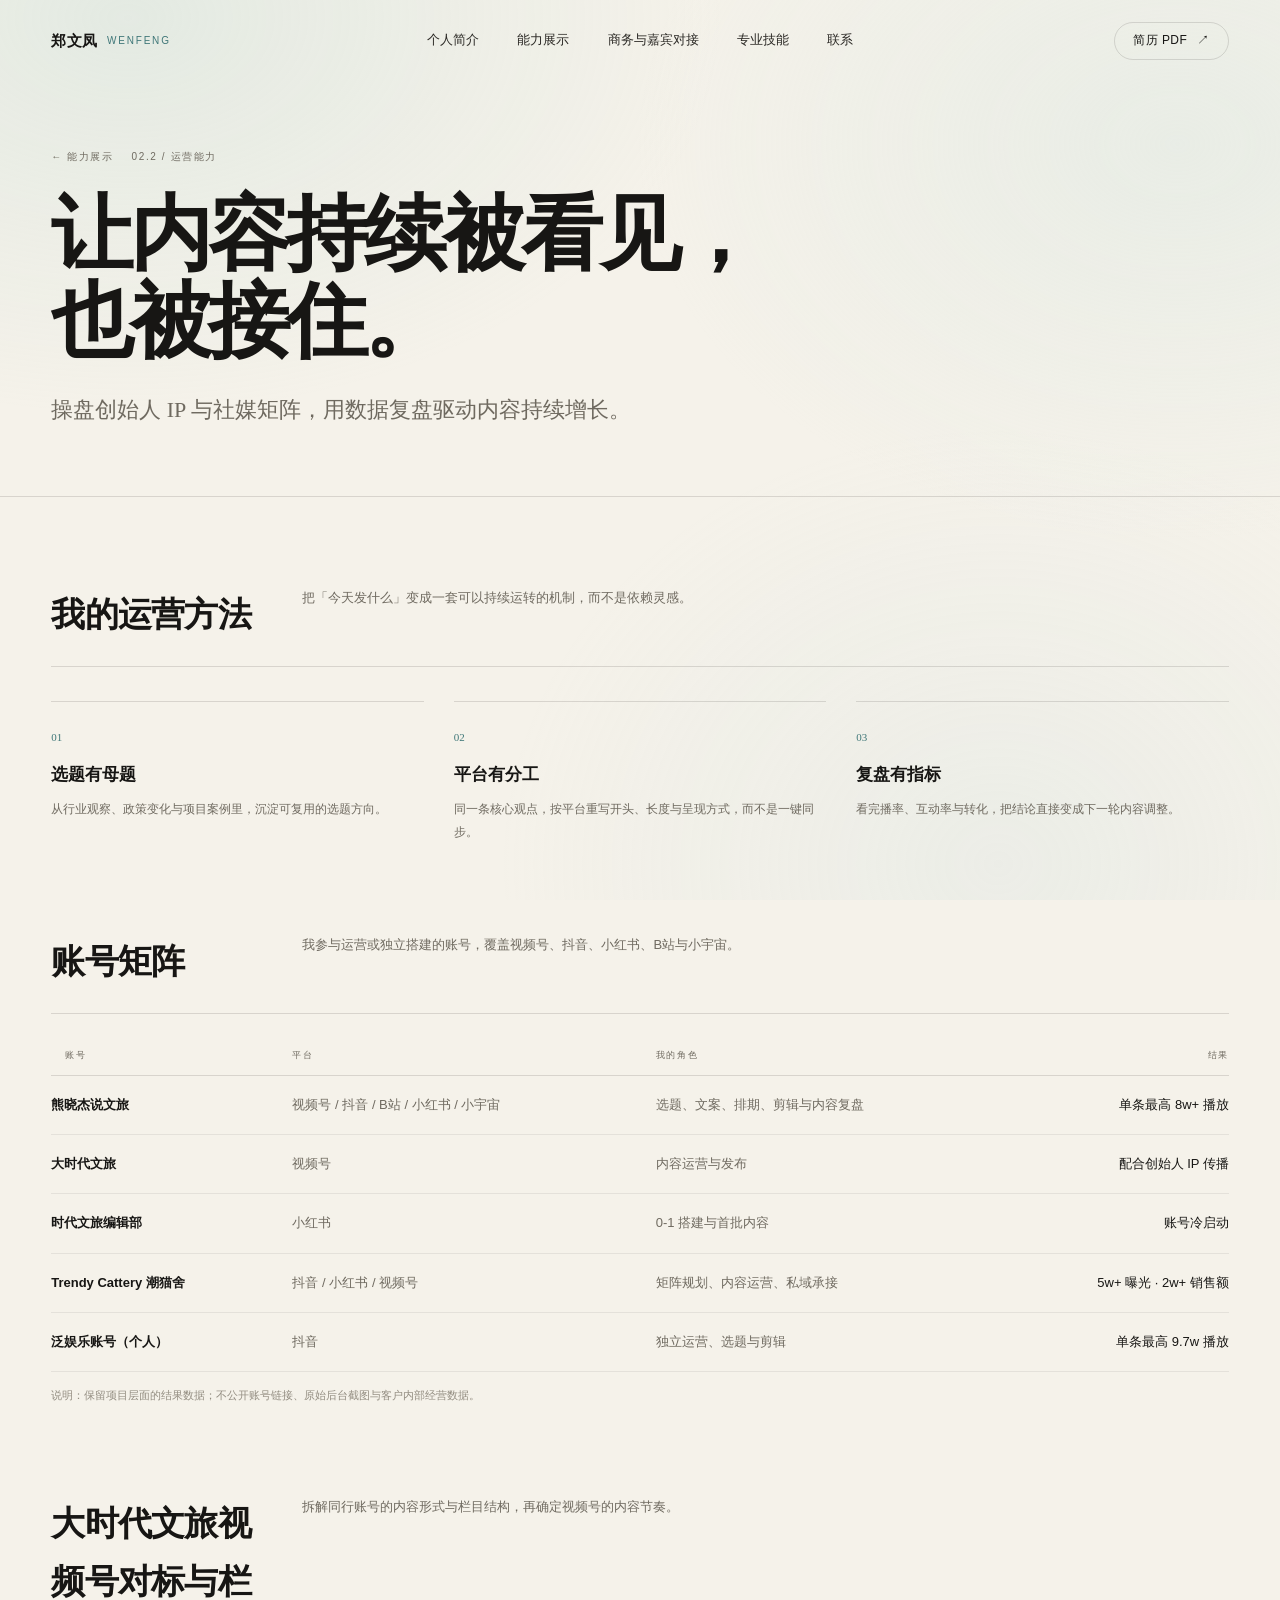
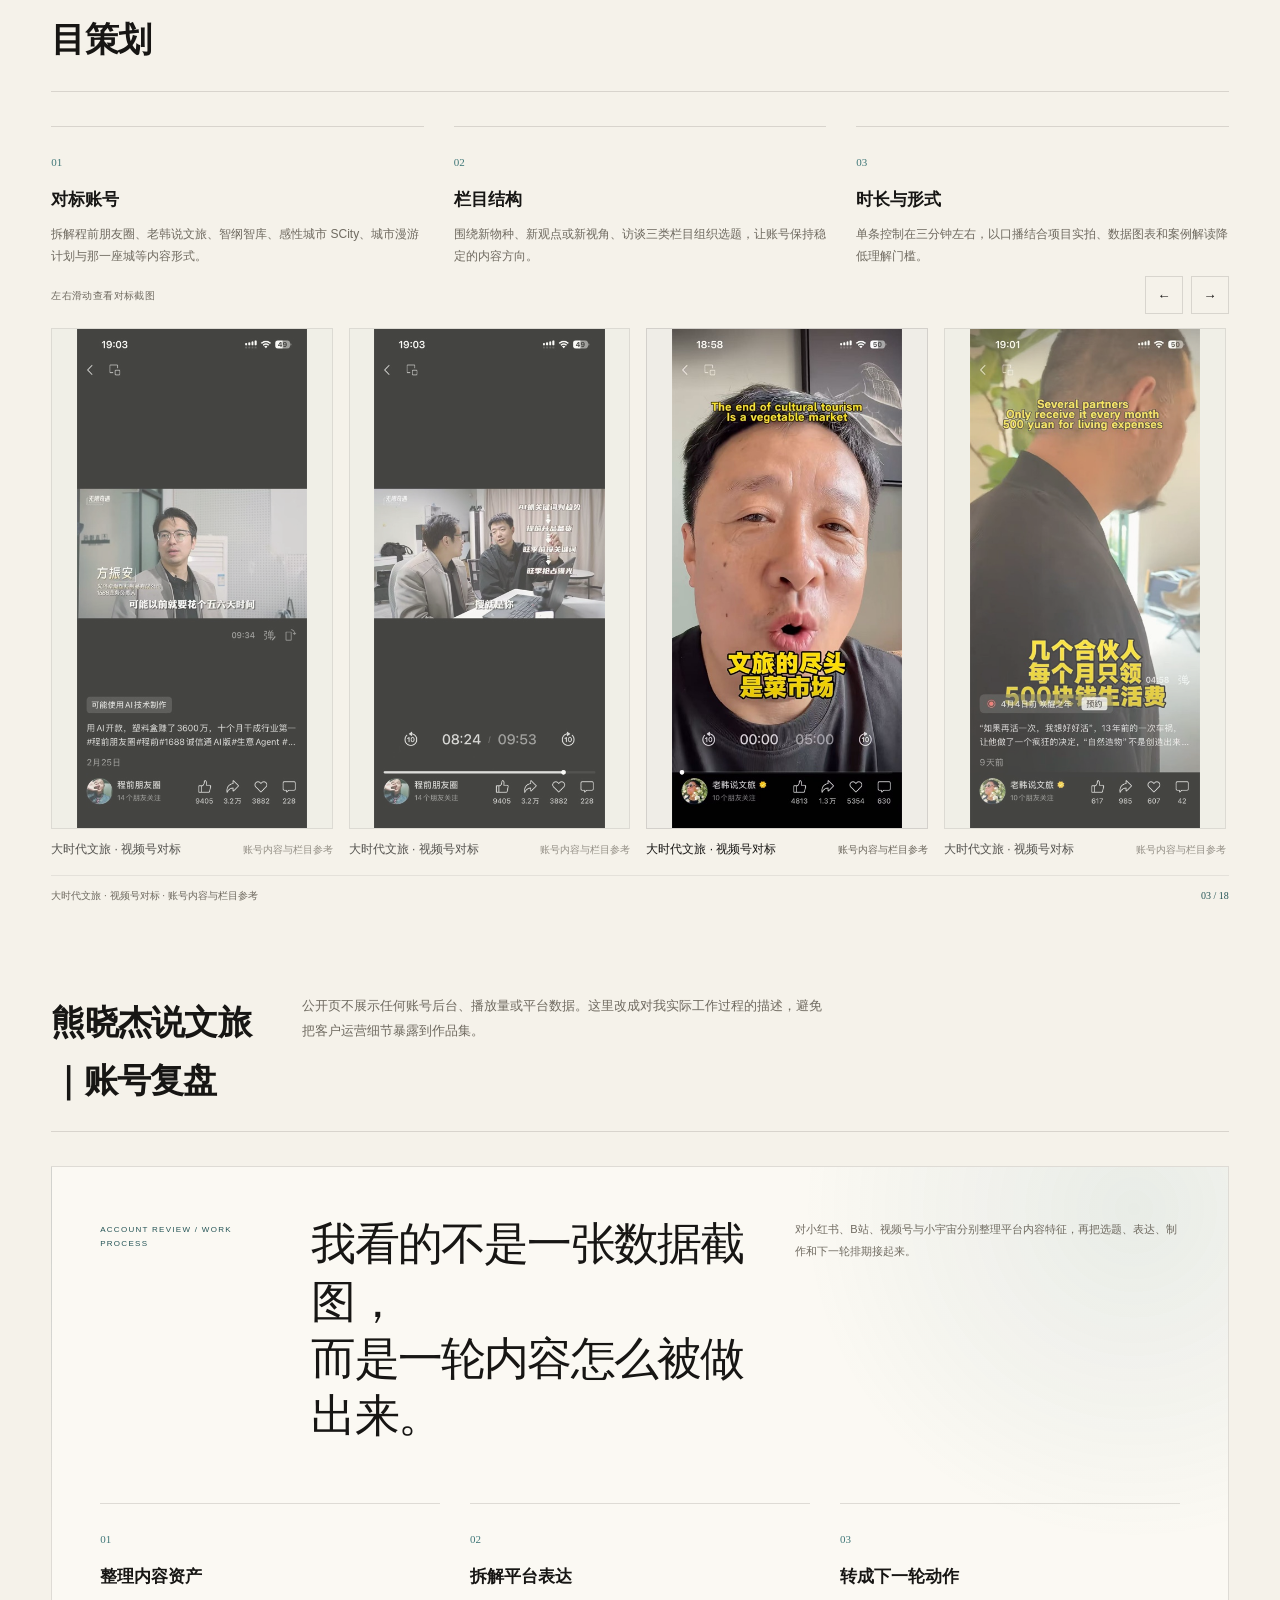
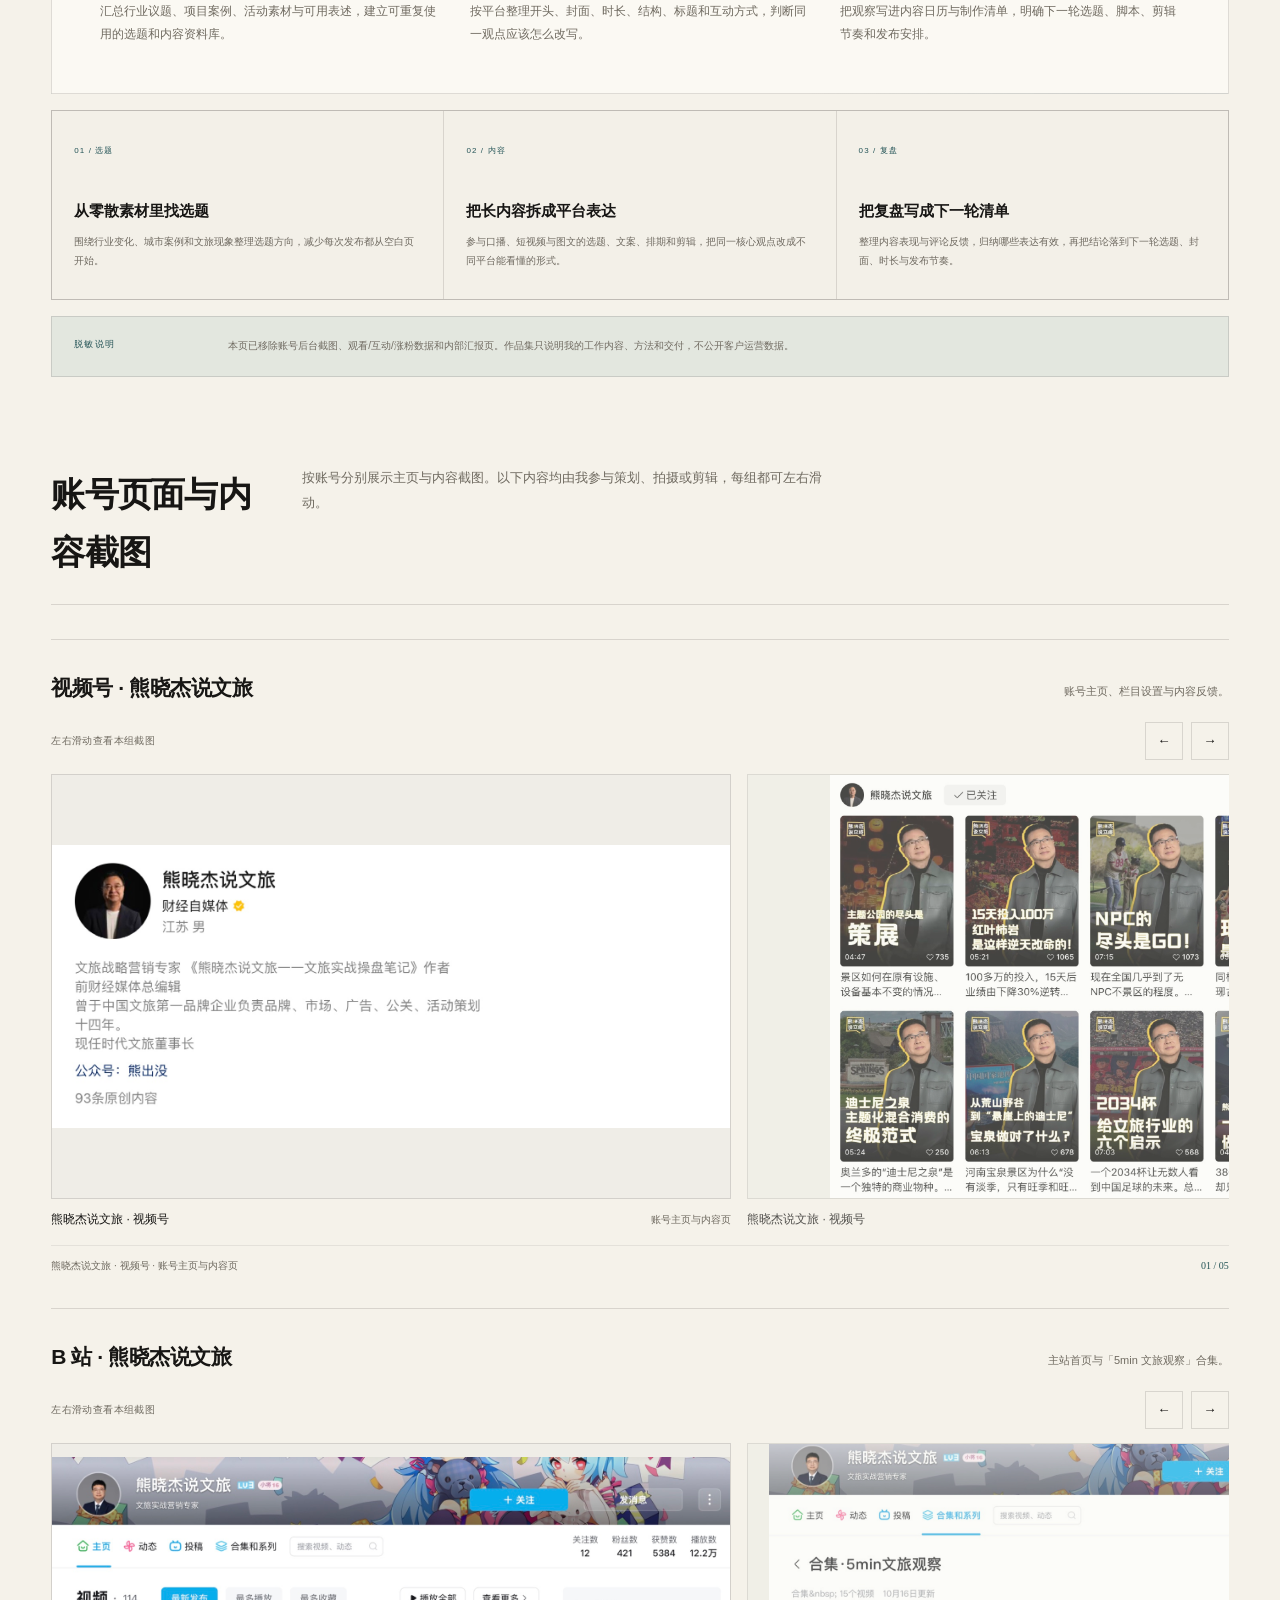
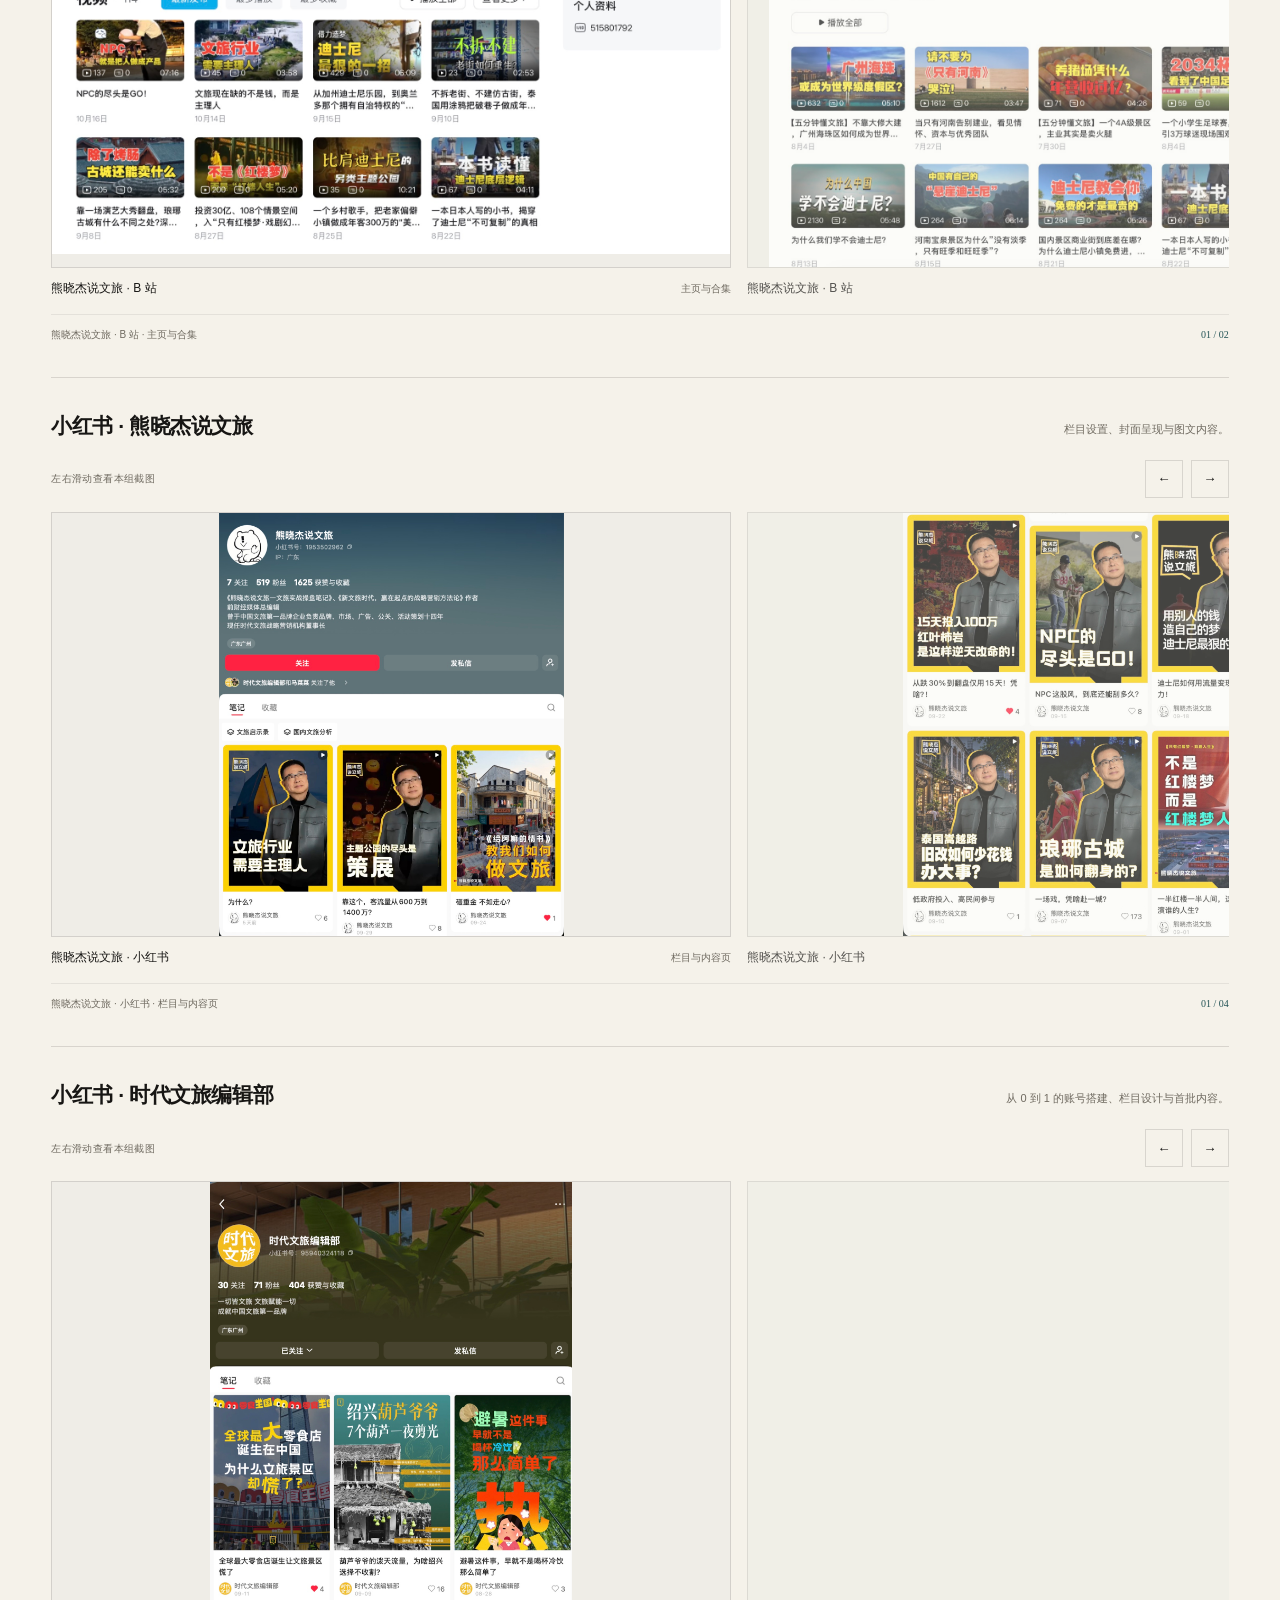
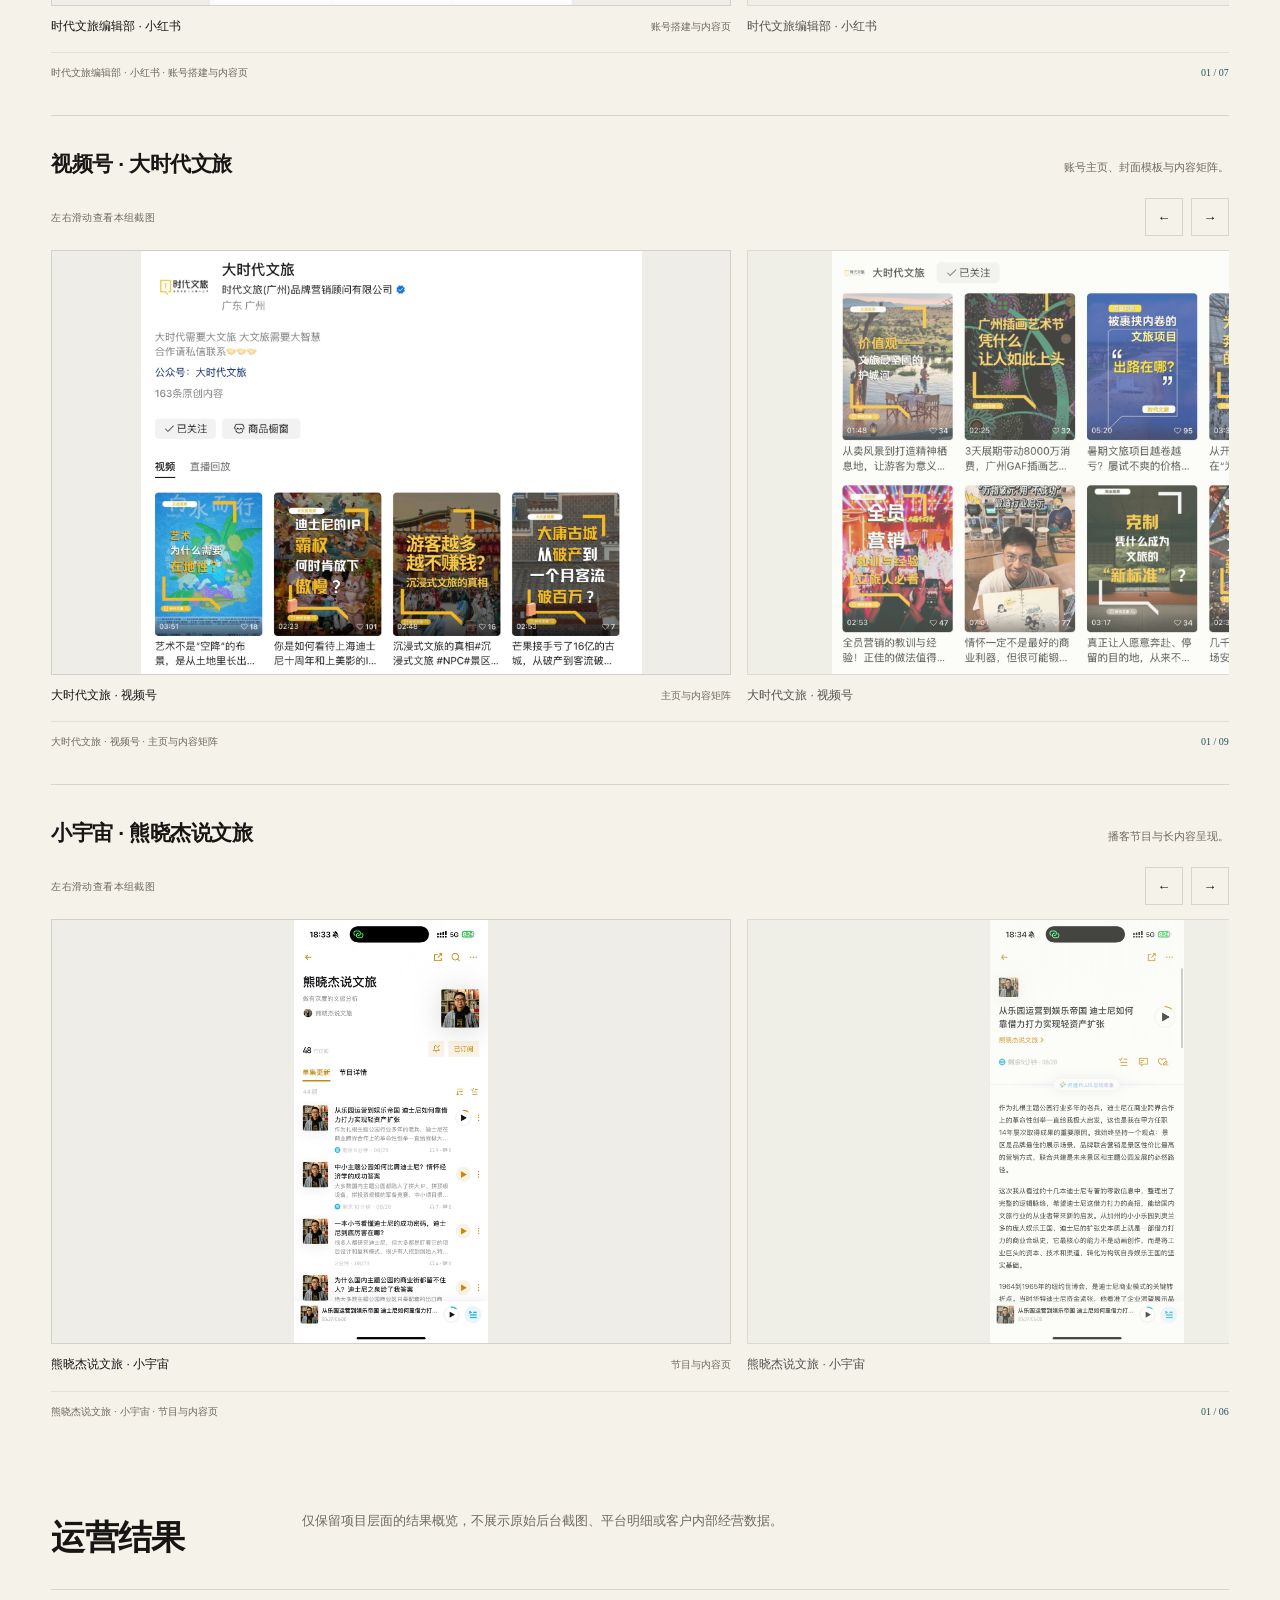
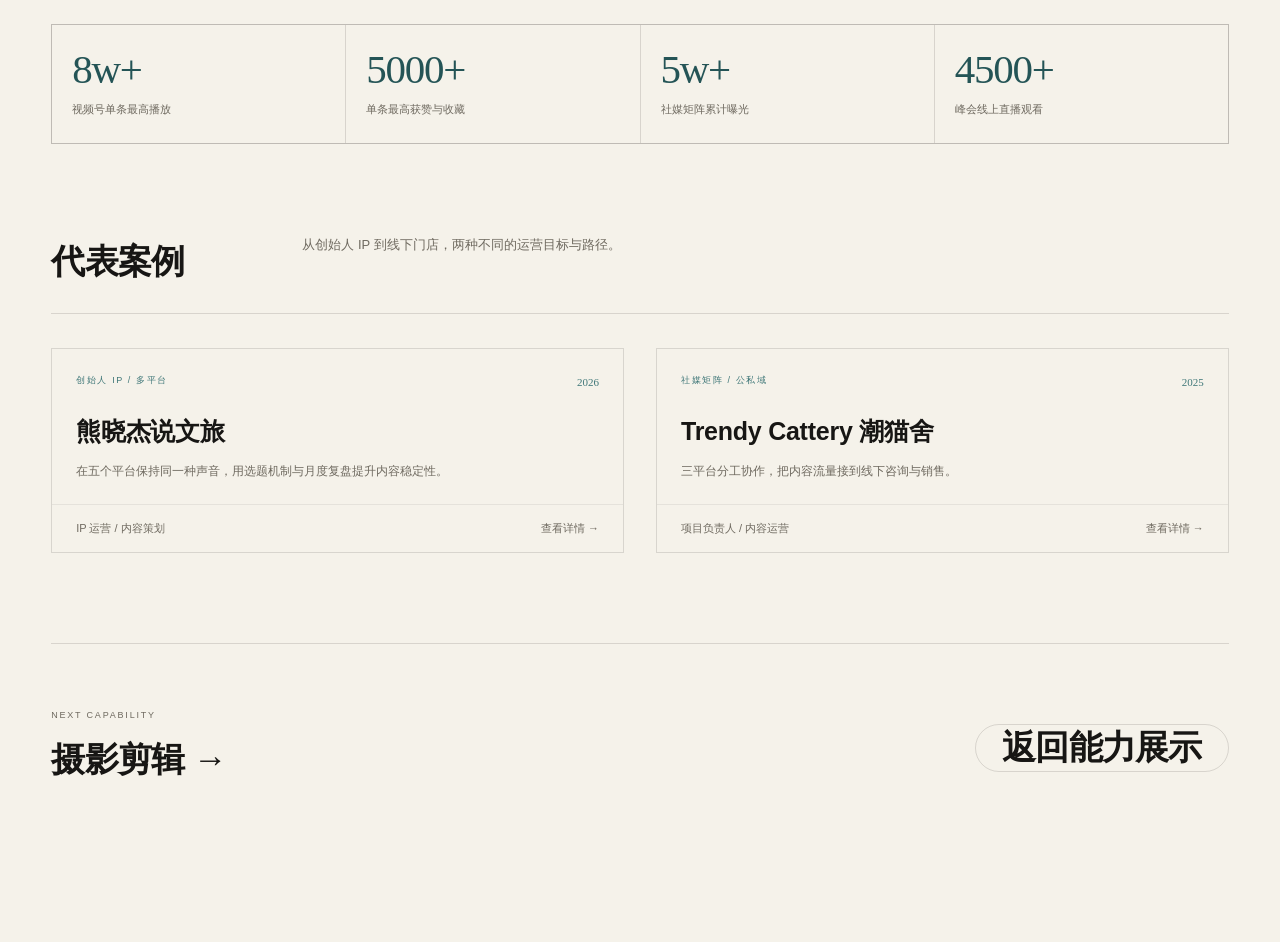
==== capability-operations.html @ c517cd42 "Publish portfolio site" ====
<!doctype html>
<html lang="zh-CN">
<head>
  <meta charset="utf-8">
  <meta name="viewport" content="width=device-width, initial-scale=1">
  <title>运营能力｜郑文凤作品集</title>
  <meta name="description" content="郑文凤的运营能力：创始人 IP、社媒矩阵、内容排期与数据复盘。">
  <link rel="icon" href="assets/img/favicon.svg" type="image/svg+xml">
  <link rel="stylesheet" href="assets/css/style.css">
</head>
<body>
  <header class="nav">
    <div class="nav__inner">
      <a class="nav__brand" href="index.html">郑文凤<span>WENFENG</span></a>
      <nav class="nav__links" aria-label="主导航">
        <a href="about.html">个人简介</a>
        <a href="index.html#abilities">能力展示</a>
        <a href="work-summit.html#liaison">商务与嘉宾对接</a>
        <a href="skills.html">专业技能</a>
        <a href="index.html#contact">联系</a>
      </nav>
      <a class="btn btn--ghost btn--sm nav__cta" href="assets/郑文凤-简历.pdf" target="_blank" rel="noopener">简历 PDF <span class="arrow">↗</span></a>
      <button class="nav__menu" aria-label="打开菜单" aria-expanded="false"><i></i><i></i></button>
    </div>
  </header>

  <div class="menu-panel">
    <a href="about.html">个人简介</a>
    <a href="index.html#abilities">能力展示</a>
    <a href="work-summit.html#liaison">商务与嘉宾对接</a>
    <a href="skills.html">专业技能</a>
    <a href="index.html#contact">联系</a>
    <small>ZHENG WENFENG · PORTFOLIO 2026</small>
  </div>

  <main>
    <section class="page-hero">
      <div class="wrap">
        <div class="page-hero__top">
          <a href="index.html#abilities">← 能力展示</a>
          <span>02.2 / 运营能力</span>
        </div>
        <h1>让内容持续被看见，<br>也被接住。</h1>
        <p class="page-hero__lead">操盘创始人 IP 与社媒矩阵，用数据复盘驱动内容持续增长。</p>
      </div>
    </section>

    <section class="page-body">
      <div class="wrap">
        <div class="page-section">
          <div class="page-section__head">
            <h2>我的运营方法</h2>
            <p>把「今天发什么」变成一套可以持续运转的机制，而不是依赖灵感。</p>
          </div>
          <div class="method-grid">
            <div class="method-item">
              <h3>选题有母题</h3>
              <p>从行业观察、政策变化与项目案例里，沉淀可复用的选题方向。</p>
            </div>
            <div class="method-item">
              <h3>平台有分工</h3>
              <p>同一条核心观点，按平台重写开头、长度与呈现方式，而不是一键同步。</p>
            </div>
            <div class="method-item">
              <h3>复盘有指标</h3>
              <p>看完播率、互动率与转化，把结论直接变成下一轮内容调整。</p>
            </div>
          </div>
        </div>

        <div class="page-section">
          <div class="page-section__head">
            <h2>账号矩阵</h2>
            <p>我参与运营或独立搭建的账号，覆盖视频号、抖音、小红书、B站与小宇宙。</p>
          </div>
          <table class="account-table">
            <thead>
              <tr>
                <th>账号</th>
                <th>平台</th>
                <th>我的角色</th>
                <th>结果</th>
              </tr>
            </thead>
            <tbody>
              <tr>
                <td>熊晓杰说文旅</td>
                <td class="muted">视频号 / 抖音 / B站 / 小红书 / 小宇宙</td>
                <td class="muted">选题、文案、排期、剪辑与内容复盘</td>
                <td>单条最高 8w+ 播放</td>
              </tr>
              <tr>
                <td>大时代文旅</td>
                <td class="muted">视频号</td>
                <td class="muted">内容运营与发布</td>
                <td>配合创始人 IP 传播</td>
              </tr>
              <tr>
                <td>时代文旅编辑部</td>
                <td class="muted">小红书</td>
                <td class="muted">0-1 搭建与首批内容</td>
                <td>账号冷启动</td>
              </tr>
              <tr>
                <td>Trendy Cattery 潮猫舍</td>
                <td class="muted">抖音 / 小红书 / 视频号</td>
                <td class="muted">矩阵规划、内容运营、私域承接</td>
                <td>5w+ 曝光 · 2w+ 销售额</td>
              </tr>
              <tr>
                <td>泛娱乐账号（个人）</td>
                <td class="muted">抖音</td>
                <td class="muted">独立运营、选题与剪辑</td>
                <td>单条最高 9.7w 播放</td>
              </tr>
            </tbody>
          </table>
          <p class="table-note">说明：保留项目层面的结果数据；不公开账号链接、原始后台截图与客户内部经营数据。</p>
        </div>

        <div class="page-section">
          <div class="page-section__head">
            <h2>大时代文旅视频号对标与栏目策划</h2>
            <p>拆解同行账号的内容形式与栏目结构，再确定视频号的内容节奏。</p>
          </div>
          <div class="method-grid">
            <div class="method-item">
              <h3>对标账号</h3>
              <p>拆解程前朋友圈、老韩说文旅、智纲智库、感性城市 SCity、城市漫游计划与那一座城等内容形式。</p>
            </div>
            <div class="method-item">
              <h3>栏目结构</h3>
              <p>围绕新物种、新观点或新视角、访谈三类栏目组织选题，让账号保持稳定的内容方向。</p>
            </div>
            <div class="method-item">
              <h3>时长与形式</h3>
              <p>单条控制在三分钟左右，以口播结合项目实拍、数据图表和案例解读降低理解门槛。</p>
            </div>
          </div>
          <div class="ops-scroller ops-scroller--portrait" data-scroller="plan" tabindex="0" aria-label="大时代文旅视频号对标截图，可左右滑动">
            <div class="ops-scroller__toolbar">
              <span class="ops-scroller__hint">左右滑动查看对标截图</span>
              <div class="ops-scroller__nav">
                <button class="ops-scroller__prev" type="button" aria-label="上一组截图">←</button>
                <button class="ops-scroller__next" type="button" aria-label="下一组截图">→</button>
              </div>
            </div>
            <div class="ops-scroller__track"></div>
            <div class="ops-scroller__meta">
              <span class="ops-scroller__caption"></span>
              <span class="ops-scroller__counter" aria-live="polite"></span>
            </div>
          </div>
        </div>

        <div class="page-section" id="account-report">
          <div class="page-section__head">
            <h2>熊晓杰说文旅｜账号复盘</h2>
            <p>公开页不展示任何账号后台、播放量或平台数据。这里改成对我实际工作过程的描述，避免把客户运营细节暴露到作品集。</p>
          </div>

          <div class="ops-method-panel">
            <div class="ops-method-panel__intro">
              <span>ACCOUNT REVIEW / WORK PROCESS</span>
              <h3>我看的不是一张数据截图，<br>而是一轮内容怎么被做出来。</h3>
              <p>对小红书、B站、视频号与小宇宙分别整理平台内容特征，再把选题、表达、制作和下一轮排期接起来。</p>
            </div>
            <div class="method-grid">
              <div class="method-item">
                <h3>整理内容资产</h3>
                <p>汇总行业议题、项目案例、活动素材与可用表述，建立可重复使用的选题和内容资料库。</p>
              </div>
              <div class="method-item">
                <h3>拆解平台表达</h3>
                <p>按平台整理开头、封面、时长、结构、标题和互动方式，判断同一观点应该怎么改写。</p>
              </div>
              <div class="method-item">
                <h3>转成下一轮动作</h3>
                <p>把观察写进内容日历与制作清单，明确下一轮选题、脚本、剪辑节奏和发布安排。</p>
              </div>
            </div>
          </div>

          <div class="ops-role-grid">
            <article><span>01 / 选题</span><h3>从零散素材里找选题</h3><p>围绕行业变化、城市案例和文旅现象整理选题方向，减少每次发布都从空白页开始。</p></article>
            <article><span>02 / 内容</span><h3>把长内容拆成平台表达</h3><p>参与口播、短视频与图文的选题、文案、排期和剪辑，把同一核心观点改成不同平台能看懂的形式。</p></article>
            <article><span>03 / 复盘</span><h3>把复盘写成下一轮清单</h3><p>整理内容表现与评论反馈，归纳哪些表达有效，再把结论落到下一轮选题、封面、时长与发布节奏。</p></article>
          </div>

          <div class="ops-privacy-note">
            <strong>脱敏说明</strong>
            <p>本页已移除账号后台截图、观看/互动/涨粉数据和内部汇报页。作品集只说明我的工作内容、方法和交付，不公开客户运营数据。</p>
          </div>
        </div>

        <div class="page-section">
          <div class="page-section__head">
            <h2>账号页面与内容截图</h2>
            <p>按账号分别展示主页与内容截图。以下内容均由我参与策划、拍摄或剪辑，每组都可左右滑动。</p>
          </div>

          <div class="ops-account">
            <div class="ops-account__head">
              <h3>视频号 · 熊晓杰说文旅</h3>
              <p>账号主页、栏目设置与内容反馈。</p>
            </div>
            <div class="ops-scroller" data-scroller="ip-wechat" tabindex="0" aria-label="熊晓杰说文旅视频号截图，可左右滑动">
              <div class="ops-scroller__toolbar">
                <span class="ops-scroller__hint">左右滑动查看本组截图</span>
                <div class="ops-scroller__nav">
                  <button class="ops-scroller__prev" type="button" aria-label="上一张截图">←</button>
                  <button class="ops-scroller__next" type="button" aria-label="下一张截图">→</button>
                </div>
              </div>
              <div class="ops-scroller__track"></div>
              <div class="ops-scroller__meta">
                <span class="ops-scroller__caption"></span>
                <span class="ops-scroller__counter" aria-live="polite"></span>
              </div>
            </div>
          </div>

          <div class="ops-account">
            <div class="ops-account__head">
              <h3>B 站 · 熊晓杰说文旅</h3>
              <p>主站首页与「5min 文旅观察」合集。</p>
            </div>
            <div class="ops-scroller" data-scroller="bilibili" tabindex="0" aria-label="熊晓杰说文旅B站截图，可左右滑动">
              <div class="ops-scroller__toolbar">
                <span class="ops-scroller__hint">左右滑动查看本组截图</span>
                <div class="ops-scroller__nav">
                  <button class="ops-scroller__prev" type="button" aria-label="上一张截图">←</button>
                  <button class="ops-scroller__next" type="button" aria-label="下一张截图">→</button>
                </div>
              </div>
              <div class="ops-scroller__track"></div>
              <div class="ops-scroller__meta">
                <span class="ops-scroller__caption"></span>
                <span class="ops-scroller__counter" aria-live="polite"></span>
              </div>
            </div>
          </div>

          <div class="ops-account">
            <div class="ops-account__head">
              <h3>小红书 · 熊晓杰说文旅</h3>
              <p>栏目设置、封面呈现与图文内容。</p>
            </div>
            <div class="ops-scroller" data-scroller="xhs-ip" tabindex="0" aria-label="熊晓杰说文旅小红书截图，可左右滑动">
              <div class="ops-scroller__toolbar">
                <span class="ops-scroller__hint">左右滑动查看本组截图</span>
                <div class="ops-scroller__nav">
                  <button class="ops-scroller__prev" type="button" aria-label="上一张截图">←</button>
                  <button class="ops-scroller__next" type="button" aria-label="下一张截图">→</button>
                </div>
              </div>
              <div class="ops-scroller__track"></div>
              <div class="ops-scroller__meta">
                <span class="ops-scroller__caption"></span>
                <span class="ops-scroller__counter" aria-live="polite"></span>
              </div>
            </div>
          </div>

          <div class="ops-account">
            <div class="ops-account__head">
              <h3>小红书 · 时代文旅编辑部</h3>
              <p>从 0 到 1 的账号搭建、栏目设计与首批内容。</p>
            </div>
            <div class="ops-scroller" data-scroller="xhs-editor" tabindex="0" aria-label="时代文旅编辑部小红书截图，可左右滑动">
              <div class="ops-scroller__toolbar">
                <span class="ops-scroller__hint">左右滑动查看本组截图</span>
                <div class="ops-scroller__nav">
                  <button class="ops-scroller__prev" type="button" aria-label="上一张截图">←</button>
                  <button class="ops-scroller__next" type="button" aria-label="下一张截图">→</button>
                </div>
              </div>
              <div class="ops-scroller__track"></div>
              <div class="ops-scroller__meta">
                <span class="ops-scroller__caption"></span>
                <span class="ops-scroller__counter" aria-live="polite"></span>
              </div>
            </div>
          </div>

          <div class="ops-account">
            <div class="ops-account__head">
              <h3>视频号 · 大时代文旅</h3>
              <p>账号主页、封面模板与内容矩阵。</p>
            </div>
            <div class="ops-scroller" data-scroller="dsd-wechat" tabindex="0" aria-label="大时代文旅视频号截图，可左右滑动">
              <div class="ops-scroller__toolbar">
                <span class="ops-scroller__hint">左右滑动查看本组截图</span>
                <div class="ops-scroller__nav">
                  <button class="ops-scroller__prev" type="button" aria-label="上一张截图">←</button>
                  <button class="ops-scroller__next" type="button" aria-label="下一张截图">→</button>
                </div>
              </div>
              <div class="ops-scroller__track"></div>
              <div class="ops-scroller__meta">
                <span class="ops-scroller__caption"></span>
                <span class="ops-scroller__counter" aria-live="polite"></span>
              </div>
            </div>
          </div>

          <div class="ops-account">
            <div class="ops-account__head">
              <h3>小宇宙 · 熊晓杰说文旅</h3>
              <p>播客节目与长内容呈现。</p>
            </div>
            <div class="ops-scroller" data-scroller="xiaoyuzhou" tabindex="0" aria-label="熊晓杰说文旅小宇宙截图，可左右滑动">
              <div class="ops-scroller__toolbar">
                <span class="ops-scroller__hint">左右滑动查看本组截图</span>
                <div class="ops-scroller__nav">
                  <button class="ops-scroller__prev" type="button" aria-label="上一张截图">←</button>
                  <button class="ops-scroller__next" type="button" aria-label="下一张截图">→</button>
                </div>
              </div>
              <div class="ops-scroller__track"></div>
              <div class="ops-scroller__meta">
                <span class="ops-scroller__caption"></span>
                <span class="ops-scroller__counter" aria-live="polite"></span>
              </div>
            </div>
          </div>
        </div>

        <div class="page-section">
          <div class="page-section__head">
            <h2>运营结果</h2>
            <p>仅保留项目层面的结果概览，不展示原始后台截图、平台明细或客户内部经营数据。</p>
          </div>
          <div class="data-strip">
            <div class="data-cell"><strong>8w+</strong><span>视频号单条最高播放</span></div>
            <div class="data-cell"><strong>5000+</strong><span>单条最高获赞与收藏</span></div>
            <div class="data-cell"><strong>5w+</strong><span>社媒矩阵累计曝光</span></div>
            <div class="data-cell"><strong>4500+</strong><span>峰会线上直播观看</span></div>
          </div>
        </div>

        <div class="page-section">
          <div class="page-section__head">
            <h2>代表案例</h2>
            <p>从创始人 IP 到线下门店，两种不同的运营目标与路径。</p>
          </div>
          <div class="project-list">
            <a class="project-card" href="work-ip.html">
              <div class="project-card__top">
                <span class="project-card__kind">创始人 IP / 多平台</span>
                <span class="project-card__year">2026</span>
              </div>
              <h3>熊晓杰说文旅</h3>
              <p>在五个平台保持同一种声音，用选题机制与月度复盘提升内容稳定性。</p>
              <div class="project-card__foot"><span>IP 运营 / 内容策划</span><span>查看详情 →</span></div>
            </a>

            <a class="project-card" href="work-cattery.html">
              <div class="project-card__top">
                <span class="project-card__kind">社媒矩阵 / 公私域</span>
                <span class="project-card__year">2025</span>
              </div>
              <h3>Trendy Cattery 潮猫舍</h3>
              <p>三平台分工协作，把内容流量接到线下咨询与销售。</p>
              <div class="project-card__foot"><span>项目负责人 / 内容运营</span><span>查看详情 →</span></div>
            </a>
          </div>
        </div>

        <div class="page-next">
          <div>
            <small>Next Capability</small>
            <a href="capability-visual.html">摄影剪辑 →</a>
          </div>
          <a class="btn btn--ghost" href="index.html#abilities">返回能力展示</a>
        </div>
      </div>
    </section>
  </main>

  <script src="assets/js/main.js"></script>
</body>
</html>
---- assets/css/style.css ----
/* ---------------------------------------------------------
   郑文凤 · 个人作品集
   Editorial / minimal / warm paper
--------------------------------------------------------- */

:root {
  --paper: #f5f2ea;
  --paper-soft: #efebe1;
  --paper-deep: #e7e1d4;
  --ink: #171614;
  --ink-soft: #2b2925;
  --muted: #6f6a60;
  --muted-light: #928c80;
  --line: rgba(23, 22, 20, 0.13);
  --line-soft: rgba(23, 22, 20, 0.07);
  --accent: #3f7778;
  --accent-deep: #245456;
  --accent-soft: #dcebe7;
  --accent-wash: rgba(63, 119, 120, 0.09);
  --olive: var(--accent);
  --forest: #24494b;
  --clay: #5e8c88;
  --sand: #d9e6e1;
  --charcoal: #1b1b1a;
  --white: #fffdf8;

  --sans: "PingFang SC", "Hiragino Sans GB", "Microsoft YaHei", "Helvetica Neue", Arial, sans-serif;
  --serif: "Songti SC", "Noto Serif SC", "STSong", "SimSun", Georgia, serif;

  --max: 1280px;
  --gutter: clamp(20px, 4vw, 64px);
  --ease: cubic-bezier(0.22, 1, 0.36, 1);
}

* {
  box-sizing: border-box;
  font-style: normal !important;
}

html {
  scroll-behavior: smooth;
  -webkit-font-smoothing: antialiased;
  text-rendering: optimizeLegibility;
}

body {
  margin: 0;
  background: var(--paper);
  color: var(--ink);
  font-family: var(--sans);
  font-size: 16px;
  line-height: 1.7;
  overflow-x: hidden;
}

body::before {
  content: "";
  position: fixed;
  inset: 0;
  z-index: -1;
  pointer-events: none;
  background:
    radial-gradient(60rem 40rem at 10% 2%, rgba(184, 215, 208, 0.28), transparent 62%),
    radial-gradient(52rem 38rem at 92% 16%, rgba(216, 230, 224, 0.42), transparent 65%),
    radial-gradient(48rem 42rem at 78% 96%, rgba(200, 219, 220, 0.2), transparent 65%);
}

::selection {
  background: var(--accent-deep);
  color: var(--paper);
}

img {
  max-width: 100%;
  display: block;
}

a {
  color: inherit;
  text-decoration: none;
}

button,
a {
  -webkit-tap-highlight-color: transparent;
}

.wrap {
  width: 100%;
  max-width: var(--max);
  margin: 0 auto;
  padding: 0 var(--gutter);
}

/* ---------------- nav ---------------- */

.nav {
  position: fixed;
  top: 0;
  left: 0;
  right: 0;
  z-index: 50;
  height: 82px;
  display: flex;
  align-items: center;
  transition: background 0.5s var(--ease), border-color 0.5s var(--ease), height 0.5s var(--ease);
  border-bottom: 1px solid transparent;
}

.nav.is-scrolled {
  height: 66px;
  background: rgba(245, 242, 234, 0.82);
  backdrop-filter: blur(16px) saturate(1.2);
  -webkit-backdrop-filter: blur(16px) saturate(1.2);
  border-bottom-color: var(--line-soft);
}

.nav__inner {
  width: 100%;
  max-width: var(--max);
  margin: 0 auto;
  padding: 0 var(--gutter);
  display: grid;
  grid-template-columns: 1fr auto 1fr;
  align-items: center;
  gap: 24px;
}

.nav__brand {
  font-size: 15px;
  font-weight: 600;
  letter-spacing: 0.04em;
  justify-self: start;
  white-space: nowrap;
}

.nav__brand span {
  display: inline-block;
  margin-left: 9px;
  font-size: 10px;
  font-weight: 500;
  letter-spacing: 0.18em;
  color: var(--accent);
  vertical-align: 2px;
}

.nav__links {
  display: flex;
  align-items: center;
  gap: clamp(20px, 3vw, 42px);
  font-size: 13px;
  color: var(--ink-soft);
}

.nav__links a {
  position: relative;
  padding: 6px 0;
  transition: color 0.3s;
}

.nav__links a::after {
  content: "";
  position: absolute;
  left: 0;
  bottom: 0;
  width: 100%;
  height: 1px;
  background: currentColor;
  transform: scaleX(0);
  transform-origin: right;
  transition: transform 0.45s var(--ease);
}

.nav__links a:hover {
  color: var(--accent-deep);
}

.nav__links a:hover::after {
  transform: scaleX(1);
  transform-origin: left;
}

.nav__cta {
  justify-self: end;
}

.nav__menu {
  display: none;
  justify-self: end;
  width: 40px;
  height: 40px;
  border: 1px solid rgba(63, 119, 120, 0.26);
  border-radius: 999px;
  background: transparent;
  align-items: center;
  justify-content: center;
  gap: 5px;
  flex-direction: column;
  cursor: pointer;
}

.nav__menu i {
  width: 14px;
  height: 1px;
  background: var(--ink);
  display: block;
  transition: transform 0.3s;
}

/* ---------------- buttons ---------------- */

.btn {
  display: inline-flex;
  align-items: center;
  justify-content: center;
  gap: 10px;
  height: 48px;
  padding: 0 26px;
  border-radius: 999px;
  border: 1px solid var(--ink);
  background: var(--ink);
  color: var(--paper);
  font-size: 13px;
  letter-spacing: 0.04em;
  cursor: pointer;
  transition: background 0.4s var(--ease), color 0.4s var(--ease), transform 0.4s var(--ease);
}

.btn:hover {
  transform: translateY(-2px);
  background: var(--accent-deep);
  border-color: var(--accent-deep);
}

.btn--ghost {
  background: transparent;
  color: var(--ink);
  border-color: var(--line);
}

.btn--ghost:hover {
  color: var(--accent-deep);
  background: var(--accent-wash);
  border-color: var(--accent);
}

.btn--sm {
  height: 38px;
  padding: 0 18px;
  font-size: 12px;
}

.btn .arrow {
  font-family: var(--sans);
  transition: transform 0.4s var(--ease);
}

.btn:hover .arrow {
  transform: translateX(3px);
}

/* ---------------- hero ---------------- */

.hero {
  position: relative;
  min-height: 100svh;
  display: flex;
  align-items: center;
  justify-content: center;
  padding: 120px 0 96px;
  overflow: hidden;
}

.hero__grain {
  position: absolute;
  inset: 0;
  pointer-events: none;
  opacity: 0.4;
  background-image: url("data:image/svg+xml,%3Csvg viewBox='0 0 220 220' xmlns='http://www.w3.org/2000/svg'%3E%3Cfilter id='n'%3E%3CfeTurbulence type='fractalNoise' baseFrequency='0.82' numOctaves='3' stitchTiles='stitch'/%3E%3C/filter%3E%3Crect width='100%25' height='100%25' filter='url(%23n)' opacity='0.055'/%3E%3C/svg%3E");
  mix-blend-mode: multiply;
}

.hero__inner {
  position: relative;
  text-align: center;
  max-width: 960px;
  padding: 0 var(--gutter);
}

.hero__eyebrow,
.eyebrow {
  font-size: 10px;
  font-weight: 500;
  letter-spacing: 0.26em;
  text-transform: uppercase;
  color: var(--accent-deep);
}

.hero__eyebrow {
  display: inline-flex;
  align-items: center;
  gap: 14px;
  margin-bottom: clamp(28px, 4vw, 42px);
}

.hero__eyebrow::before,
.hero__eyebrow::after {
  content: "";
  width: 34px;
  height: 1px;
  background: var(--line);
}

.hero__name {
  margin: 0;
  font-size: clamp(78px, 14vw, 178px);
  font-weight: 800;
  line-height: 0.94;
  letter-spacing: -0.045em;
  text-indent: -0.02em;
}

.hero__name-en {
  display: block;
  margin-top: 20px;
  font-family: var(--serif);
  font-size: clamp(13px, 1.4vw, 17px);
  font-style: normal;
  letter-spacing: 0.34em;
  text-transform: uppercase;
  color: var(--accent);
}

.hero__meta {
  margin: 26px auto 0;
  font-size: clamp(14px, 1.5vw, 17px);
  color: var(--ink-soft);
  letter-spacing: 0.06em;
}

.hero__meta i {
  font-style: normal;
  margin: 0 12px;
  color: var(--accent);
}

.hero__tagline {
  margin: 12px auto 0;
  max-width: 560px;
  font-family: var(--serif);
  font-size: clamp(16px, 1.7vw, 20px);
  color: var(--accent-deep);
  line-height: 1.9;
}

.hero__actions {
  margin-top: clamp(34px, 4vw, 48px);
  display: flex;
  align-items: center;
  justify-content: center;
  gap: 14px;
  flex-wrap: wrap;
}

.hero__side {
  position: absolute;
  bottom: 42px;
  font-size: 10px;
  letter-spacing: 0.2em;
  text-transform: uppercase;
  color: var(--accent);
  writing-mode: vertical-rl;
}

.hero__side--left {
  left: var(--gutter);
  transform: rotate(180deg);
}

.hero__side--right {
  right: var(--gutter);
}

.hero__scroll {
  position: absolute;
  left: 50%;
  bottom: 34px;
  transform: translateX(-50%);
  display: flex;
  flex-direction: column;
  align-items: center;
  gap: 10px;
  font-size: 9px;
  letter-spacing: 0.22em;
  text-transform: uppercase;
  color: var(--accent-deep);
}

.hero__scroll i {
  width: 1px;
  height: 52px;
  background: linear-gradient(var(--ink), transparent);
  animation: scrollLine 2.4s var(--ease) infinite;
  transform-origin: top;
}

@keyframes scrollLine {
  0% { transform: scaleY(0); opacity: 0; }
  35% { transform: scaleY(1); opacity: 1; }
  100% { transform: scaleY(1); opacity: 0; }
}

/* ---------------- section basics ---------------- */

.section {
  padding: clamp(88px, 11vw, 156px) 0;
}

.section--tight {
  padding: clamp(64px, 7vw, 96px) 0;
}

.section-head {
  display: flex;
  align-items: flex-end;
  justify-content: space-between;
  gap: 40px;
  padding-bottom: 26px;
  border-bottom: 1px solid var(--line);
  margin-bottom: clamp(40px, 5vw, 68px);
}

.section-head__left {
  display: flex;
  align-items: baseline;
  gap: clamp(16px, 2.4vw, 32px);
  flex-wrap: wrap;
}

.section-num {
  font-family: var(--serif);
  font-size: 12px;
  letter-spacing: 0.12em;
  color: var(--accent);
}

.section-title {
  margin: 0;
  font-size: clamp(30px, 4.2vw, 52px);
  font-weight: 600;
  letter-spacing: -0.03em;
  line-height: 1.15;
  text-wrap: balance;
}

.section-sub {
  max-width: 390px;
  font-size: 13px;
  line-height: 1.9;
  color: var(--muted);
}

/* ---------------- works ---------------- */

.works-grid {
  display: grid;
  grid-template-columns: repeat(12, 1fr);
  gap: clamp(28px, 4vw, 56px) clamp(20px, 3vw, 40px);
}

.work {
  display: block;
  position: relative;
}

.work--a { grid-column: 1 / span 7; }
.work--b { grid-column: 9 / span 4; margin-top: clamp(60px, 9vw, 130px); }
.work--c { grid-column: 1 / span 4; margin-top: clamp(10px, 3vw, 48px); }
.work--d { grid-column: 6 / span 7; }

.work__cover {
  position: relative;
  aspect-ratio: 4 / 3;
  overflow: hidden;
  border-radius: 2px;
  isolation: isolate;
}

.work__cover::after {
  content: "";
  position: absolute;
  inset: 0;
  background: linear-gradient(180deg, rgba(0,0,0,0.05), rgba(0,0,0,0.28));
  opacity: 0.9;
  z-index: 1;
}

.work__cover-bg {
  position: absolute;
  inset: 0;
  transition: transform 1.1s var(--ease);
}

.work:hover .work__cover-bg {
  transform: scale(1.045);
}

.cover--forest .work__cover-bg {
  background:
    radial-gradient(70% 90% at 78% 18%, rgba(214, 224, 197, 0.18), transparent 60%),
    linear-gradient(145deg, #334036 0%, #25302a 48%, #18201c 100%);
}

.cover--clay .work__cover-bg {
  background:
    radial-gradient(80% 80% at 20% 10%, rgba(255, 226, 201, 0.22), transparent 60%),
    linear-gradient(160deg, #b46e52 0%, #95503a 55%, #6f3a2b 100%);
}

.cover--sand .work__cover-bg {
  background:
    radial-gradient(70% 80% at 80% 20%, rgba(255, 255, 255, 0.55), transparent 60%),
    linear-gradient(150deg, #e3efeb 0%, #c8ddd8 58%, #a9c8c2 100%);
}

.cover--charcoal .work__cover-bg {
  background:
    radial-gradient(70% 80% at 22% 0%, rgba(255, 255, 255, 0.11), transparent 55%),
    linear-gradient(155deg, #2b2b29 0%, #1b1b1a 60%, #101010 100%);
}

.work__cover-bg::before {
  content: "";
  position: absolute;
  inset: 0;
  opacity: 0.5;
  background-image: url("data:image/svg+xml,%3Csvg viewBox='0 0 180 180' xmlns='http://www.w3.org/2000/svg'%3E%3Cfilter id='g'%3E%3CfeTurbulence type='fractalNoise' baseFrequency='0.9' numOctaves='2'/%3E%3C/filter%3E%3Crect width='100%25' height='100%25' filter='url(%23g)' opacity='0.07'/%3E%3C/svg%3E");
}

.work__index {
  position: absolute;
  top: 22px;
  left: 24px;
  z-index: 2;
  font-family: var(--serif);
  font-size: 11px;
  letter-spacing: 0.16em;
  color: rgba(255, 253, 248, 0.72);
}

.cover--sand .work__index {
  color: rgba(23, 22, 20, 0.58);
}

.work__year {
  position: absolute;
  top: 22px;
  right: 24px;
  z-index: 2;
  font-size: 10px;
  letter-spacing: 0.18em;
  color: rgba(255, 253, 248, 0.72);
}

.cover--sand .work__year {
  color: rgba(23, 22, 20, 0.58);
}

.work__glyph {
  position: absolute;
  z-index: 2;
  left: 24px;
  bottom: 20px;
  margin: 0;
  color: var(--white);
  font-size: clamp(34px, 4.4vw, 62px);
  font-weight: 700;
  line-height: 1.05;
  letter-spacing: -0.04em;
}

.cover--sand .work__glyph {
  color: var(--ink);
}

.work__glyph small {
  display: block;
  margin-top: 12px;
  font-family: var(--sans);
  font-size: 10px;
  font-weight: 400;
  letter-spacing: 0.2em;
  text-transform: uppercase;
  color: rgba(255, 253, 248, 0.66);
}

.cover--sand .work__glyph small {
  color: rgba(23, 22, 20, 0.55);
}

.work__arrow {
  position: absolute;
  z-index: 2;
  right: 22px;
  bottom: 22px;
  width: 46px;
  height: 46px;
  border-radius: 50%;
  border: 1px solid rgba(255, 253, 248, 0.36);
  color: var(--white);
  display: grid;
  place-items: center;
  font-size: 15px;
  transition: background 0.45s var(--ease), color 0.45s var(--ease), transform 0.45s var(--ease);
}

.cover--sand .work__arrow {
  border-color: rgba(23, 22, 20, 0.25);
  color: var(--ink);
}

.work:hover .work__arrow {
  background: var(--white);
  color: var(--ink);
  transform: rotate(-45deg);
}

.work__caption {
  display: flex;
  align-items: baseline;
  justify-content: space-between;
  gap: 20px;
  padding-top: 16px;
  border-top: 1px solid var(--line-soft);
  margin-top: 14px;
}

.work__title {
  margin: 0;
  font-size: clamp(17px, 1.7vw, 21px);
  font-weight: 600;
  letter-spacing: -0.01em;
}

.work__tags {
  margin-top: 4px;
  font-size: 11px;
  letter-spacing: 0.1em;
  color: var(--accent);
}

.work__result {
  font-size: 11px;
  color: var(--muted);
  text-align: right;
  white-space: nowrap;
}

/* ---------------- metrics ---------------- */

.metrics {
  border-top: 1px solid var(--line);
  border-bottom: 1px solid var(--line);
  display: grid;
  grid-template-columns: repeat(4, 1fr);
}

.metric {
  padding: clamp(28px, 4vw, 46px) clamp(16px, 2.4vw, 30px);
  border-right: 1px solid var(--line);
}

.metric:last-child {
  border-right: 0;
}

.metric__num {
  font-family: var(--serif);
  font-size: clamp(38px, 4.8vw, 64px);
  line-height: 1;
  letter-spacing: -0.03em;
}

.metric__num small {
  font-size: 0.38em;
  letter-spacing: 0;
  margin-left: 2px;
}

.metric__label {
  margin-top: 14px;
  font-size: 12px;
  letter-spacing: 0.08em;
  color: var(--muted);
}

/* ---------------- experience ---------------- */

.exp-list {
  border-top: 1px solid var(--line);
}

.exp {
  display: grid;
  grid-template-columns: 170px 1fr 1.25fr;
  gap: clamp(20px, 4vw, 56px);
  padding: clamp(28px, 3.6vw, 44px) 0;
  border-bottom: 1px solid var(--line);
  position: relative;
}

.exp__time {
  font-family: var(--serif);
  font-size: 13px;
  letter-spacing: 0.04em;
  color: var(--muted);
}

.exp__org {
  margin: 0;
  font-size: clamp(19px, 2vw, 25px);
  font-weight: 600;
  letter-spacing: -0.01em;
}

.exp__role {
  margin-top: 6px;
  font-size: 12px;
  letter-spacing: 0.1em;
  color: var(--muted);
}

.exp__desc {
  margin: 0;
  font-size: 14px;
  line-height: 1.95;
  color: var(--ink-soft);
}

.exp__desc strong {
  font-weight: 600;
}

/* ---------------- about ---------------- */

.about-grid {
  display: grid;
  grid-template-columns: 1fr 1.35fr;
  gap: clamp(40px, 7vw, 110px);
  align-items: start;
}

.about-visual {
  position: sticky;
  top: 100px;
}

.portrait {
  position: relative;
  aspect-ratio: 3 / 4;
  border-radius: 2px;
  overflow: hidden;
  background:
    radial-gradient(70% 60% at 30% 18%, rgba(255, 252, 242, 0.55), transparent 62%),
    linear-gradient(155deg, #d9cbb4 0%, #c2b096 50%, #a68f73 100%);
}

.portrait::after {
  content: "";
  position: absolute;
  inset: 0;
  background-image: url("data:image/svg+xml,%3Csvg viewBox='0 0 180 180' xmlns='http://www.w3.org/2000/svg'%3E%3Cfilter id='n'%3E%3CfeTurbulence type='fractalNoise' baseFrequency='0.8' numOctaves='3'/%3E%3C/filter%3E%3Crect width='100%25' height='100%25' filter='url(%23n)' opacity='0.08'/%3E%3C/svg%3E");
  mix-blend-mode: multiply;
}

.portrait__mark {
  position: absolute;
  inset: 0;
  display: flex;
  flex-direction: column;
  align-items: center;
  justify-content: center;
  text-align: center;
  z-index: 1;
}

.portrait__mark span {
  font-family: var(--serif);
  font-size: clamp(64px, 8vw, 108px);
  line-height: 1;
  color: rgba(23, 22, 20, 0.8);
}

.portrait__mark small {
  margin-top: 16px;
  font-size: 9px;
  letter-spacing: 0.3em;
  text-transform: uppercase;
  color: rgba(23, 22, 20, 0.55);
}

.portrait__caption {
  display: flex;
  justify-content: space-between;
  margin-top: 12px;
  font-size: 10px;
  letter-spacing: 0.14em;
  color: var(--muted);
}

.about-copy h2 {
  margin: 0 0 28px;
  font-size: clamp(30px, 3.6vw, 46px);
  font-weight: 600;
  line-height: 1.35;
  letter-spacing: -0.03em;
  text-wrap: balance;
}

.about-copy h2 em {
  font-family: var(--serif);
  font-style: normal;
  font-weight: 400;
}

.about-copy p {
  margin: 0 0 20px;
  font-size: 15px;
  line-height: 2;
  color: var(--ink-soft);
}

.about-copy p.lead {
  font-family: var(--serif);
  font-size: clamp(17px, 1.8vw, 21px);
  line-height: 1.95;
  color: var(--ink);
}

.tags {
  display: flex;
  flex-wrap: wrap;
  gap: 9px;
  margin-top: 30px;
}

.tag {
  padding: 9px 16px;
  border: 1px solid var(--line);
  border-radius: 999px;
  font-size: 11px;
  letter-spacing: 0.06em;
  color: var(--ink-soft);
}

.edu {
  margin-top: 44px;
  border-top: 1px solid var(--line);
}

.edu__row {
  display: flex;
  justify-content: space-between;
  gap: 20px;
  padding: 16px 0;
  border-bottom: 1px solid var(--line-soft);
  font-size: 13px;
}

.edu__row span:last-child {
  color: var(--muted);
  white-space: nowrap;
}

/* ---------------- archive ---------------- */

.archive {
  display: grid;
  grid-template-columns: repeat(3, 1fr);
  gap: 1px;
  background: var(--line);
  border: 1px solid var(--line);
}

.archive__item {
  background: var(--paper);
  padding: clamp(22px, 3vw, 34px);
  min-height: 190px;
  display: flex;
  flex-direction: column;
  justify-content: space-between;
  transition: background 0.45s var(--ease);
}

.archive__item:hover {
  background: var(--paper-soft);
}

.archive__kind {
  font-size: 9px;
  letter-spacing: 0.2em;
  text-transform: uppercase;
  color: var(--muted);
}

.archive__title {
  margin: 18px 0 8px;
  font-size: 17px;
  font-weight: 600;
  line-height: 1.5;
}

.archive__note {
  font-size: 12px;
  line-height: 1.8;
  color: var(--muted);
}

/* ---------------- contact ---------------- */

.contact {
  position: relative;
  padding: clamp(100px, 13vw, 180px) 0 clamp(40px, 5vw, 64px);
  overflow: hidden;
}

.contact__inner {
  text-align: center;
}

.contact__title {
  margin: 24px 0 0;
  font-size: clamp(48px, 8.4vw, 118px);
  font-weight: 700;
  line-height: 1.02;
  letter-spacing: -0.05em;
}

.contact__title em {
  font-family: var(--serif);
  font-style: normal;
  font-weight: 400;
  color: var(--accent-deep);
}

.contact__mail {
  display: inline-block;
  margin-top: 34px;
  font-family: var(--serif);
  font-size: clamp(18px, 2.4vw, 30px);
  border-bottom: 1px solid var(--line);
  padding-bottom: 6px;
  transition: border-color 0.3s, opacity 0.3s;
}

.contact__mail:hover {
  border-color: var(--ink);
}

.contact__rows {
  margin-top: 56px;
  display: grid;
  grid-template-columns: repeat(4, 1fr);
  border-top: 1px solid var(--line);
  border-bottom: 1px solid var(--line);
  text-align: left;
}

.contact__row {
  padding: 24px 28px;
  border-right: 1px solid var(--line);
}

.contact__row:last-child {
  border-right: 0;
}

.contact__row small {
  display: block;
  font-size: 9px;
  letter-spacing: 0.2em;
  text-transform: uppercase;
  color: var(--muted);
  margin-bottom: 8px;
}

.contact__row span {
  font-size: 14px;
  letter-spacing: 0.03em;
}

.footer {
  display: flex;
  justify-content: space-between;
  align-items: center;
  gap: 20px;
  padding: 30px 0 36px;
  font-size: 10px;
  letter-spacing: 0.14em;
  text-transform: uppercase;
  color: var(--muted);
}

.footer a:hover {
  color: var(--accent-deep);
}

/* ---------------- reveal ---------------- */

.reveal {
  opacity: 0;
  transform: translateY(26px);
  transition: opacity 0.9s var(--ease), transform 0.9s var(--ease);
}

.reveal.is-in {
  opacity: 1;
  transform: none;
}

.reveal[data-delay="1"] { transition-delay: 0.08s; }
.reveal[data-delay="2"] { transition-delay: 0.16s; }
.reveal[data-delay="3"] { transition-delay: 0.24s; }

@media (prefers-reduced-motion: reduce) {
  html { scroll-behavior: auto; }
  .reveal { opacity: 1; transform: none; transition: none; }
  .hero__scroll i { animation: none; }
  .work__cover-bg { transition: none; }
}

/* ---------------- case page ---------------- */

.case-hero {
  padding: 150px 0 clamp(50px, 6vw, 78px);
}

.case-hero__top {
  display: flex;
  align-items: center;
  gap: 18px;
  margin-bottom: 28px;
}

.case-hero__back {
  font-size: 11px;
  letter-spacing: 0.14em;
  color: var(--muted);
  display: inline-flex;
  align-items: center;
  gap: 8px;
  transition: color 0.3s;
}

.case-hero__back:hover {
  color: var(--accent-deep);
}

.case-hero__index {
  font-family: var(--serif);
  font-size: 11px;
  letter-spacing: 0.14em;
  color: var(--accent);
}

.case-hero h1 {
  margin: 0;
  max-width: 1000px;
  font-size: clamp(40px, 7vw, 92px);
  font-weight: 700;
  line-height: 1.08;
  letter-spacing: -0.045em;
}

.case-hero__sub {
  margin: 26px 0 0;
  max-width: 620px;
  font-family: var(--serif);
  font-size: clamp(16px, 1.8vw, 21px);
  line-height: 1.9;
  color: var(--muted);
}

.case-meta {
  display: grid;
  grid-template-columns: repeat(4, 1fr);
  gap: 24px;
  margin-top: clamp(40px, 5vw, 64px);
  padding: 24px 0;
  border-top: 1px solid var(--line);
  border-bottom: 1px solid var(--line);
}

.case-meta small {
  display: block;
  font-size: 9px;
  letter-spacing: 0.2em;
  text-transform: uppercase;
  color: var(--accent);
  margin-bottom: 6px;
}

.case-meta span {
  font-size: 13px;
  color: var(--ink-soft);
}

.case-cover {
  aspect-ratio: 16 / 9;
  border-radius: 2px;
  position: relative;
  overflow: hidden;
  display: flex;
  align-items: flex-end;
  padding: clamp(24px, 4vw, 56px);
  isolation: isolate;
}

.case-cover::before {
  content: "";
  position: absolute;
  inset: 0;
  z-index: -1;
}

.case-cover::after {
  content: "";
  position: absolute;
  inset: 0;
  z-index: -1;
  opacity: 0.55;
  background-image: url("data:image/svg+xml,%3Csvg viewBox='0 0 180 180' xmlns='http://www.w3.org/2000/svg'%3E%3Cfilter id='n'%3E%3CfeTurbulence type='fractalNoise' baseFrequency='0.85' numOctaves='3'/%3E%3C/filter%3E%3Crect width='100%25' height='100%25' filter='url(%23n)' opacity='0.08'/%3E%3C/svg%3E");
}

.case-cover--forest::before {
  background:
    radial-gradient(60% 80% at 80% 10%, rgba(214, 224, 197, 0.2), transparent 60%),
    linear-gradient(145deg, #334036 0%, #25302a 50%, #161d19 100%);
}

.case-cover--clay::before {
  background:
    radial-gradient(70% 80% at 18% 0%, rgba(255, 226, 201, 0.25), transparent 60%),
    linear-gradient(160deg, #b46e52 0%, #95503a 55%, #6a3729 100%);
}

.case-cover--sand::before {
  background:
    radial-gradient(60% 70% at 82% 12%, rgba(255, 255, 255, 0.58), transparent 60%),
    linear-gradient(150deg, #e5f0ed 0%, #c8ddd8 58%, #a7c6c0 100%);
}

.case-cover--charcoal::before {
  background:
    radial-gradient(60% 70% at 20% 0%, rgba(255, 255, 255, 0.1), transparent 55%),
    linear-gradient(155deg, #2b2b29 0%, #1b1b1a 60%, #0f0f0f 100%);
}

.case-cover__label {
  color: var(--white);
  position: relative;
  z-index: 1;
}

.case-cover__num {
  position: absolute;
  top: -0.14em;
  right: 0.04em;
  z-index: 0;
  font-size: clamp(170px, 26vw, 380px);
  font-weight: 700;
  line-height: 1;
  letter-spacing: -0.06em;
  color: rgba(255, 253, 248, 0.055);
  pointer-events: none;
  user-select: none;
}

.case-cover--sand .case-cover__num {
  color: rgba(23, 22, 20, 0.055);
}

.case-cover--sand .case-cover__label {
  color: var(--ink);
}

.case-cover__label small {
  display: block;
  font-size: 9px;
  letter-spacing: 0.26em;
  text-transform: uppercase;
  opacity: 0.6;
  margin-bottom: 14px;
}

.case-cover__label p {
  margin: 0;
  font-size: clamp(26px, 4.6vw, 64px);
  font-weight: 600;
  letter-spacing: -0.04em;
  line-height: 1.08;
}

.case-inline-figure {
  margin: 28px 0 0;
  border: 1px solid var(--line);
  background: var(--paper);
}

.case-inline-figure img {
  display: block;
  width: 100%;
}

.case-body {
  padding: clamp(64px, 8vw, 110px) 0;
}

.case-layout {
  display: grid;
  grid-template-columns: 220px 1fr;
  gap: clamp(30px, 6vw, 90px);
  align-items: start;
}

.case-aside {
  position: sticky;
  top: 100px;
}

.case-aside__label {
  font-size: 9px;
  letter-spacing: 0.2em;
  text-transform: uppercase;
  color: var(--accent);
  padding-bottom: 12px;
  border-bottom: 1px solid var(--line);
  margin-bottom: 14px;
}

.case-aside p {
  margin: 0 0 12px;
  font-size: 12px;
  line-height: 1.85;
  color: var(--muted);
}

.case-section {
  margin-bottom: clamp(56px, 7vw, 88px);
}

.case-section:last-child {
  margin-bottom: 0;
}

.case-section h2 {
  margin: 0 0 22px;
  font-size: clamp(24px, 3vw, 34px);
  font-weight: 600;
  letter-spacing: -0.02em;
  line-height: 1.35;
}

.case-section p {
  margin: 0 0 18px;
  font-size: 15px;
  line-height: 2.05;
  color: var(--ink-soft);
}

.case-section p.lead {
  font-family: var(--serif);
  font-size: clamp(18px, 2vw, 23px);
  line-height: 1.95;
  color: var(--ink);
  margin-bottom: 28px;
}

.case-list {
  counter-reset: step;
  list-style: none;
  margin: 0;
  padding: 0;
  border-top: 1px solid var(--line);
}

.case-list li {
  counter-increment: step;
  display: grid;
  grid-template-columns: 52px 1fr;
  gap: 18px;
  padding: 22px 0;
  border-bottom: 1px solid var(--line-soft);
}

.case-list li::before {
  content: "0" counter(step);
  font-family: var(--serif);
  font-size: 12px;
  color: var(--muted);
  padding-top: 5px;
}

.case-list strong {
  display: block;
  font-size: 15px;
  font-weight: 600;
  margin-bottom: 6px;
}

.case-list span {
  font-size: 13px;
  line-height: 1.95;
  color: var(--muted);
}

.case-results {
  display: grid;
  grid-template-columns: repeat(3, 1fr);
  gap: 1px;
  background: var(--line);
  border: 1px solid var(--line);
}

.case-result {
  background: var(--paper);
  padding: 26px 22px;
}

.case-result strong {
  display: block;
  font-family: var(--serif);
  font-size: clamp(28px, 3.4vw, 44px);
  font-weight: 400;
  line-height: 1;
  letter-spacing: -0.03em;
}

.case-result span {
  display: block;
  margin-top: 10px;
  font-size: 11px;
  line-height: 1.7;
  color: var(--muted);
}

.case-note {
  padding: 26px 28px;
  background: rgba(23, 22, 20, 0.035);
  border-left: 2px solid rgba(23, 22, 20, 0.2);
  font-size: 13px;
  line-height: 1.95;
  color: var(--muted);
}

.case-next {
  border-top: 1px solid var(--line);
  padding: clamp(50px, 6vw, 76px) 0;
  display: flex;
  align-items: center;
  justify-content: space-between;
  gap: 30px;
}

.case-next small {
  display: block;
  font-size: 9px;
  letter-spacing: 0.22em;
  text-transform: uppercase;
  color: var(--muted);
  margin-bottom: 10px;
}

.case-next a {
  font-size: clamp(26px, 4vw, 44px);
  font-weight: 600;
  letter-spacing: -0.03em;
  transition: opacity 0.3s;
}

.case-next a:hover {
  opacity: 0.6;
}

/* ---------------- responsive ---------------- */

@media (max-width: 1024px) {
  .exp {
    grid-template-columns: 130px 1fr;
  }
  .exp__desc {
    grid-column: 2;
  }
  .about-grid {
    grid-template-columns: 1fr 1.5fr;
  }
}

@media (max-width: 860px) {
  .nav__links {
    display: none;
  }
  .nav__cta {
    display: none;
  }
  .nav__menu {
    display: flex;
  }
  .nav__inner {
    grid-template-columns: 1fr auto;
  }

  .works-grid {
    display: block;
  }
  .work {
    margin: 0 0 46px;
  }
  .work:last-child {
    margin-bottom: 0;
  }

  .metrics {
    grid-template-columns: repeat(2, 1fr);
  }
  .metric:nth-child(2) {
    border-right: 0;
  }
  .metric:nth-child(1),
  .metric:nth-child(2) {
    border-bottom: 1px solid var(--line);
  }

  .about-grid {
    grid-template-columns: 1fr;
  }
  .about-visual {
    position: static;
    max-width: 320px;
  }

  .archive {
    grid-template-columns: 1fr;
  }

  .contact__rows {
    grid-template-columns: 1fr;
  }
  .contact__row {
    border-right: 0;
    border-bottom: 1px solid var(--line);
  }
  .contact__row:last-child {
    border-bottom: 0;
  }

  .case-layout {
    grid-template-columns: 1fr;
  }
  .case-aside {
    position: static;
    display: flex;
    flex-wrap: wrap;
    gap: 8px 24px;
    padding-bottom: 24px;
    border-bottom: 1px solid var(--line);
  }
  .case-aside__label {
    width: 100%;
    margin-bottom: 0;
  }
  .case-aside p {
    margin: 0;
  }
  .case-meta {
    grid-template-columns: repeat(2, 1fr);
  }
}

@media (max-width: 620px) {
  :root {
    --gutter: 20px;
  }

  .nav {
    height: 64px;
  }
  .nav__brand span {
    display: none;
  }

  .hero {
    min-height: 94svh;
    padding-top: 96px;
  }
  .hero__eyebrow {
    font-size: 8px;
    letter-spacing: 0.2em;
    gap: 9px;
    max-width: 100%;
    flex-wrap: wrap;
    row-gap: 6px;
    padding: 0 4px;
  }
  .hero__eyebrow::before,
  .hero__eyebrow::after {
    display: none;
  }
  .hero__name {
    font-size: clamp(64px, 23vw, 104px);
  }
  .hero__meta {
    font-size: 12px;
    line-height: 2;
  }
  .hero__meta i {
    margin: 0 6px;
  }
  .hero__tagline {
    font-size: 14px;
  }
  .hero__side {
    display: none;
  }
  .hero__scroll {
    bottom: 20px;
  }

  .section-head {
    display: block;
  }
  .section-sub {
    margin-top: 16px;
  }

  .work__caption {
    display: block;
  }
  .work__result {
    text-align: left;
    margin-top: 8px;
    white-space: normal;
  }
  .work__glyph {
    font-size: 38px;
  }

  .exp {
    grid-template-columns: 1fr;
    gap: 10px;
  }
  .exp__desc {
    grid-column: auto;
    margin-top: 8px;
  }

  .case-hero {
    padding-top: 120px;
  }
  .case-results {
    grid-template-columns: 1fr;
  }
  .case-next {
    display: block;
  }
  .case-next .btn {
    margin-top: 20px;
  }

  .footer {
    display: block;
    line-height: 2;
  }
  .footer > span {
    display: block;
  }
}

/* mobile menu */
.menu-panel {
  position: fixed;
  inset: 0;
  z-index: 49;
  background: rgba(245, 242, 234, 0.97);
  backdrop-filter: blur(20px);
  -webkit-backdrop-filter: blur(20px);
  display: flex;
  flex-direction: column;
  align-items: center;
  justify-content: center;
  gap: 8px;
  opacity: 0;
  pointer-events: none;
  transition: opacity 0.4s var(--ease);
}

.menu-panel.is-open {
  opacity: 1;
  pointer-events: auto;
}

.menu-panel a {
  font-size: 30px;
  font-weight: 600;
  letter-spacing: -0.02em;
  padding: 10px 0;
}

.menu-panel small {
  position: absolute;
  bottom: 40px;
  font-size: 10px;
  letter-spacing: 0.2em;
  color: var(--muted);
}

.no-scroll {
  overflow: hidden;
}

/* =========================================================
   V2 · 清晰的三段式结构
   ========================================================= */

.hero--compact {
  min-height: auto;
  padding: 132px 0 72px;
}

.hero--compact .hero__inner {
  max-width: 980px;
}

.hero__status {
  display: inline-flex;
  align-items: center;
  gap: 8px;
  margin-top: 18px;
  padding: 7px 14px;
  border: 1px solid rgba(63, 119, 120, 0.26);
  border-radius: 999px;
  font-size: 11px;
  letter-spacing: 0.08em;
  color: var(--accent-deep);
  background: rgba(255, 255, 255, 0.28);
}

.hero__status i {
  width: 6px;
  height: 6px;
  border-radius: 50%;
  background: var(--accent);
  box-shadow: 0 0 0 3px rgba(63, 119, 120, 0.14);
}

.hero__contact {
  display: flex;
  justify-content: center;
  margin: clamp(32px, 4vw, 46px) auto 0;
  border-top: 1px solid var(--line);
  border-bottom: 1px solid var(--line);
  width: min(100%, 720px);
}

.hero__contact a {
  flex: 1;
  display: flex;
  flex-direction: column;
  align-items: center;
  gap: 5px;
  padding: 15px 20px;
  border-right: 1px solid var(--line);
  transition: background 0.35s var(--ease);
}

.hero__contact a:last-child {
  border-right: 0;
}

.hero__contact a:hover {
  background: rgba(23, 22, 20, 0.035);
}

.hero__contact small {
  font-size: 9px;
  letter-spacing: 0.2em;
  text-transform: uppercase;
  color: var(--muted);
}

.hero__contact span {
  font-size: clamp(13px, 1.2vw, 15px);
  letter-spacing: 0.04em;
}

.cover-note {
  margin-top: 22px;
  font-size: 10px;
  letter-spacing: 0.16em;
  text-transform: uppercase;
  color: var(--muted-light);
}

/* contents / accordion */

.contents {
  border-top: 1px solid var(--line);
}

.toc-item {
  border-bottom: 1px solid var(--line);
}

.toc-item > summary {
  list-style: none;
  cursor: pointer;
  display: grid;
  grid-template-columns: 84px minmax(200px, 0.9fr) minmax(260px, 1.35fr) 44px;
  gap: clamp(20px, 3vw, 44px);
  align-items: center;
  padding: clamp(26px, 3.4vw, 40px) 0;
}

.toc-item > summary::-webkit-details-marker {
  display: none;
}

.toc-item > summary::marker {
  content: "";
}

.toc-num {
  font-family: var(--serif);
  font-size: 12px;
  letter-spacing: 0.14em;
  color: var(--accent);
}

.toc-title {
  margin: 0;
  font-size: clamp(26px, 3.2vw, 42px);
  font-weight: 600;
  letter-spacing: -0.03em;
  line-height: 1.2;
}

.toc-desc {
  margin: 0;
  font-size: 13px;
  line-height: 1.9;
  color: var(--muted);
}

.toc-plus {
  position: relative;
  width: 40px;
  height: 40px;
  border: 1px solid var(--line);
  border-radius: 50%;
  transition: background 0.35s var(--ease), border-color 0.35s var(--ease);
}

.toc-plus::before,
.toc-plus::after {
  content: "";
  position: absolute;
  top: 50%;
  left: 50%;
  width: 12px;
  height: 1px;
  background: var(--ink);
  transform: translate(-50%, -50%);
  transition: transform 0.4s var(--ease);
}

.toc-plus::after {
  transform: translate(-50%, -50%) rotate(90deg);
}

.toc-item[open] .toc-plus {
  background: var(--accent-deep);
  border-color: var(--accent-deep);
}

.toc-item[open] .toc-plus::before,
.toc-item[open] .toc-plus::after {
  background: var(--paper);
}

.toc-item[open] .toc-plus::after {
  transform: translate(-50%, -50%) rotate(0deg);
}

.toc-item > summary:hover .toc-plus {
  border-color: var(--accent);
}

.toc-body {
  padding: 0 0 clamp(34px, 4vw, 52px) calc(84px + clamp(20px, 3vw, 44px));
  max-width: 980px;
}

.toc-body p {
  margin: 0 0 18px;
  font-size: 14px;
  line-height: 2;
  color: var(--ink-soft);
}

.toc-body .btn {
  margin-top: 6px;
}

/* ability cards */

.ability-grid {
  display: grid;
  grid-template-columns: repeat(3, 1fr);
  gap: 1px;
  background: var(--line);
  border: 1px solid var(--line);
  margin: 8px 0 26px;
}

.ability-card {
  background: var(--paper);
  padding: clamp(20px, 2.4vw, 30px);
  min-height: 210px;
  display: flex;
  flex-direction: column;
  justify-content: space-between;
  transition: background 0.4s var(--ease);
}

.ability-card:hover {
  background: var(--accent-wash);
}

.ability-card__num {
  font-family: var(--serif);
  font-size: 11px;
  letter-spacing: 0.14em;
  color: var(--accent);
}

.ability-card__title {
  margin: 26px 0 8px;
  font-size: clamp(20px, 2vw, 26px);
  font-weight: 600;
  letter-spacing: -0.02em;
}

.ability-card__desc {
  margin: 0;
  font-size: 12px;
  line-height: 1.85;
  color: var(--muted);
}

.ability-card__link {
  margin-top: 26px;
  font-size: 11px;
  letter-spacing: 0.08em;
  display: flex;
  align-items: center;
  justify-content: space-between;
  border-top: 1px solid var(--line-soft);
  padding-top: 14px;
}

.ability-card__link span {
  transition: transform 0.35s var(--ease);
}

.ability-card:hover .ability-card__link span {
  transform: translateX(4px);
}

/* interior pages */

.page-hero {
  padding: 148px 0 clamp(44px, 5vw, 70px);
  border-bottom: 1px solid var(--line);
}

.page-hero__top {
  display: flex;
  align-items: center;
  gap: 18px;
  margin-bottom: 26px;
}

.page-hero__top a,
.page-hero__top span {
  font-size: 10px;
  letter-spacing: 0.16em;
  color: var(--muted);
  text-transform: uppercase;
}

.page-hero__top a:hover {
  color: var(--ink);
}

.page-hero h1 {
  margin: 0;
  font-size: clamp(42px, 6.4vw, 84px);
  font-weight: 700;
  line-height: 1.06;
  letter-spacing: -0.045em;
  text-wrap: balance;
}

.page-hero__lead {
  margin: 24px 0 0;
  max-width: 720px;
  font-family: var(--serif);
  font-size: clamp(17px, 1.9vw, 22px);
  line-height: 1.95;
  color: var(--muted);
}

.page-body {
  padding: clamp(56px, 7vw, 96px) 0;
}

.page-section {
  margin-bottom: clamp(56px, 7vw, 92px);
}

.page-section:last-child {
  margin-bottom: 0;
}

.page-section__head {
  display: grid;
  grid-template-columns: 200px 1fr;
  gap: clamp(24px, 4vw, 60px);
  padding-bottom: 22px;
  border-bottom: 1px solid var(--line);
  margin-bottom: 34px;
}

.page-section__head h2 {
  margin: 0;
  font-size: clamp(24px, 2.8vw, 34px);
  font-weight: 600;
  letter-spacing: -0.02em;
}

.page-section__head p {
  margin: 0;
  max-width: 520px;
  font-size: 13px;
  line-height: 1.9;
  color: var(--muted);
}

/* profile */

.profile-grid {
  display: grid;
  grid-template-columns: 0.82fr 1.3fr;
  gap: clamp(36px, 6vw, 90px);
  align-items: start;
}

.profile-photo {
  position: relative;
  aspect-ratio: 3 / 4;
  border-radius: 2px;
  overflow: hidden;
  background:
    radial-gradient(70% 60% at 30% 18%, rgba(255, 252, 242, 0.55), transparent 62%),
    linear-gradient(155deg, #d9cbb4 0%, #c2b096 50%, #a68f73 100%);
}

.profile-photo__mark {
  position: absolute;
  inset: 0;
  display: flex;
  flex-direction: column;
  align-items: center;
  justify-content: center;
  gap: 14px;
}

.profile-photo__mark span {
  font-family: var(--serif);
  font-size: clamp(70px, 9vw, 120px);
  color: rgba(23, 22, 20, 0.8);
  line-height: 1;
}

.profile-photo__mark small {
  font-size: 9px;
  letter-spacing: 0.28em;
  color: rgba(23, 22, 20, 0.5);
}

.profile-photo__note {
  position: absolute;
  left: 14px;
  bottom: 12px;
  font-size: 9px;
  letter-spacing: 0.14em;
  color: rgba(23, 22, 20, 0.45);
}

.profile-copy h2 {
  margin: 0 0 22px;
  font-size: clamp(26px, 3vw, 38px);
  font-weight: 600;
  line-height: 1.4;
  letter-spacing: -0.02em;
}

.profile-copy p {
  margin: 0 0 18px;
  font-size: 15px;
  line-height: 2;
  color: var(--ink-soft);
}

.profile-copy p.lead {
  font-family: var(--serif);
  font-size: clamp(18px, 2vw, 22px);
  line-height: 1.95;
  color: var(--ink);
}

.keyword-row {
  display: grid;
  grid-template-columns: repeat(3, 1fr);
  gap: 1px;
  background: var(--line);
  border: 1px solid var(--line);
  margin-top: 34px;
}

.keyword {
  background: var(--paper);
  padding: 20px;
}

.keyword strong {
  display: block;
  font-size: 14px;
  font-weight: 600;
  margin-bottom: 4px;
}

.keyword span {
  font-size: 11px;
  color: var(--muted);
}

/* method */

.method-grid {
  display: grid;
  grid-template-columns: repeat(3, 1fr);
  gap: clamp(18px, 2.4vw, 30px);
  counter-reset: method;
}

.method-item {
  counter-increment: method;
  padding-top: 20px;
  border-top: 1px solid var(--line);
}

.method-item::before {
  content: "0" counter(method);
  font-family: var(--serif);
  font-size: 11px;
  color: var(--accent);
}

.method-item h3 {
  margin: 12px 0 8px;
  font-size: 17px;
  font-weight: 600;
}

.method-item p {
  margin: 0;
  font-size: 12px;
  line-height: 1.9;
  color: var(--muted);
}

/* project list */

.project-list {
  display: grid;
  grid-template-columns: repeat(2, 1fr);
  gap: clamp(18px, 2.6vw, 32px);
}

.project-card {
  display: block;
  border: 1px solid var(--line);
  background: var(--paper);
  transition: background 0.4s var(--ease);
}

.project-card:hover {
  background: var(--accent-wash);
}

.project-card__top {
  display: flex;
  align-items: flex-start;
  justify-content: space-between;
  gap: 20px;
  padding: 24px 24px 18px;
}

.project-card__kind {
  font-size: 9px;
  letter-spacing: 0.18em;
  text-transform: uppercase;
  color: var(--accent);
}

.project-card__year {
  font-family: var(--serif);
  font-size: 11px;
  color: var(--accent);
}

.project-card h3 {
  margin: 0 0 8px;
  padding: 0 24px;
  font-size: clamp(19px, 2vw, 25px);
  font-weight: 600;
  letter-spacing: -0.01em;
}

.project-card p {
  margin: 0;
  padding: 0 24px;
  font-size: 12px;
  line-height: 1.85;
  color: var(--muted);
}

.project-card__foot {
  display: flex;
  justify-content: space-between;
  align-items: center;
  gap: 16px;
  margin-top: 22px;
  padding: 14px 24px;
  border-top: 1px solid var(--line-soft);
  font-size: 11px;
  color: var(--muted);
}

.project-card__foot span:last-child {
  transition: transform 0.35s var(--ease);
}

.project-card:hover .project-card__foot span:last-child {
  transform: translateX(4px);
}

/* accounts */

.account-table {
  width: 100%;
  border-collapse: collapse;
}

.account-table th {
  padding: 0 14px 12px;
  text-align: left;
  font-size: 9px;
  font-weight: 500;
  letter-spacing: 0.18em;
  text-transform: uppercase;
  color: var(--muted);
  border-bottom: 1px solid var(--line);
}

.account-table td {
  padding: 18px 14px;
  font-size: 13px;
  line-height: 1.7;
  border-bottom: 1px solid var(--line-soft);
  vertical-align: top;
}

.account-table td:first-child {
  padding-left: 0;
  font-weight: 600;
}

.account-table td:last-child,
.account-table th:last-child {
  padding-right: 0;
  text-align: right;
}

.account-table .muted {
  color: var(--muted);
}

.account-table a {
  border-bottom: 1px solid var(--line);
}

.account-table a:hover {
  border-color: var(--ink);
}

.table-note {
  margin-top: 14px;
  font-size: 11px;
  line-height: 1.8;
  color: var(--muted-light);
}

/* data strip */

.data-strip {
  display: grid;
  grid-template-columns: repeat(4, 1fr);
  gap: 1px;
  background: var(--line);
  border: 1px solid var(--line);
}

.data-cell {
  background: var(--paper);
  padding: 24px 20px;
}

.data-cell strong {
  display: block;
  font-family: var(--serif);
  font-size: clamp(28px, 3.2vw, 42px);
  font-weight: 400;
  line-height: 1;
  letter-spacing: -0.03em;
  color: var(--accent-deep);
}

.data-cell span {
  display: block;
  margin-top: 10px;
  font-size: 11px;
  color: var(--muted);
}

/* video works */

.video-grid {
  display: grid;
  grid-template-columns: repeat(3, 1fr);
  align-items: start;
  gap: clamp(16px, 2vw, 26px);
}

.video-card {
  background: #111;
  border: 1px solid var(--line);
}

.video-card video {
  width: 100%;
  height: auto;
  aspect-ratio: auto;
  object-fit: contain;
  display: block;
  background: #111;
}

.video-card__meta {
  background: var(--paper);
  padding: 16px 18px;
  border-top: 1px solid var(--line);
}

.video-card__meta h3 {
  margin: 0 0 4px;
  font-size: 14px;
  font-weight: 600;
}

.video-card__meta p {
  margin: 0;
  font-size: 11px;
  color: var(--muted);
}

.video-card--story {
  grid-column: 1 / -1;
  display: grid;
  grid-template-columns: minmax(230px, 310px) 1fr;
}

.video-card--story video {
  height: auto;
  min-height: 0;
  object-fit: contain;
}

.video-card--story .video-card__meta {
  display: flex;
  flex-direction: column;
  justify-content: center;
  padding: 30px;
  border-top: 0;
  border-left: 1px solid var(--line);
}

.video-card--story .video-card__meta h3 {
  font-family: var(--serif);
  font-size: clamp(24px, 2.6vw, 34px);
  font-weight: 500;
}

.video-grid--two {
  grid-template-columns: repeat(2, 1fr);
  max-width: 880px;
}

.video-showcase {
  display: grid;
  gap: clamp(22px, 3vw, 34px);
}

.video-showcase .video-grid--portrait,
.video-showcase .video-grid--landscape {
  grid-template-columns: repeat(3, minmax(0, 1fr));
  max-width: none;
  align-items: stretch;
}

.video-showcase .video-card:not(.video-card--story) {
  display: flex;
  flex-direction: column;
  height: 100%;
}

.video-showcase .video-grid--portrait video {
  width: 100%;
  aspect-ratio: 9 / 16;
  object-fit: cover;
}

.video-showcase .video-grid--landscape video {
  width: 100%;
  aspect-ratio: 16 / 9;
  object-fit: cover;
}

.video-showcase .video-card__meta {
  margin-top: auto;
}

.audio-grid {
  display: grid;
  grid-template-columns: repeat(3, minmax(0, 1fr));
  gap: clamp(16px, 2vw, 26px);
}

.audio-card {
  display: flex;
  flex-direction: column;
  min-height: 238px;
  padding: 22px;
  border: 1px solid var(--line);
  background: var(--paper);
}

.audio-card__top {
  display: flex;
  justify-content: space-between;
  gap: 12px;
  margin-bottom: 28px;
  color: var(--accent);
  font-family: var(--serif);
  font-size: 10px;
  letter-spacing: 0.08em;
}

.audio-card h3 {
  margin: 0 0 8px;
  font-size: 18px;
  font-weight: 600;
  line-height: 1.55;
}

.audio-card > p {
  margin: 0 0 24px;
  color: var(--muted);
  font-size: 11px;
  line-height: 1.8;
}

.audio-card audio {
  display: block;
  width: 100%;
  margin-top: auto;
}

.poster-wall,
.photo-wall {
  columns: 3;
  column-gap: clamp(16px, 2vw, 26px);
}

.photo-wall--two {
  columns: auto;
  display: grid;
  grid-template-columns: repeat(2, minmax(0, 1fr));
  gap: clamp(16px, 2vw, 26px);
  align-items: stretch;
}

.photo-wall--two figure {
  display: flex;
  flex-direction: column;
  margin: 0;
}

.photo-wall--two img {
  width: 100%;
  aspect-ratio: 4 / 3;
  object-fit: cover;
  object-position: center 52%;
}

.photo-wall--two figcaption {
  margin-top: auto;
}

.poster-wall figure,
.photo-wall figure {
  display: inline-block;
  width: 100%;
  margin: 0 0 clamp(16px, 2vw, 26px);
  break-inside: avoid;
  border: 1px solid var(--line);
  background: var(--paper);
}

.poster-wall img,
.photo-wall img {
  display: block;
  width: 100%;
  height: auto;
}

.poster-wall figcaption,
.photo-wall figcaption {
  padding: 12px 14px;
  border-top: 1px solid var(--line-soft);
  color: var(--muted);
  font-size: 10px;
  line-height: 1.7;
}

.poster-series,
.publish-record {
  margin-top: clamp(46px, 6vw, 76px);
  padding-top: clamp(28px, 3.5vw, 42px);
  border-top: 1px solid var(--line);
}

.poster-series__head {
  display: flex;
  align-items: end;
  justify-content: space-between;
  gap: 32px;
  margin-bottom: 20px;
}

.poster-series__head > div > span {
  display: block;
  margin-bottom: 6px;
  color: var(--accent);
  font-size: 9px;
  letter-spacing: 0.12em;
}

.poster-series__head h3 {
  margin: 0;
  font-size: clamp(20px, 2.3vw, 28px);
  font-weight: 600;
  letter-spacing: -0.02em;
}

.poster-series__head > p {
  width: min(46%, 480px);
  margin: 0;
  color: var(--muted);
  font-size: 11px;
  line-height: 1.8;
  text-align: right;
}

.poster-series__track {
  display: grid;
  grid-auto-flow: column;
  grid-auto-columns: clamp(190px, 18vw, 250px);
  gap: clamp(12px, 1.5vw, 20px);
  overflow-x: auto;
  overscroll-behavior-inline: contain;
  scroll-snap-type: x mandatory;
  scrollbar-width: thin;
  scrollbar-color: var(--accent) var(--paper-deep);
  padding: 0 0 14px;
}

.poster-series__track figure {
  margin: 0;
  scroll-snap-align: start;
  border: 1px solid var(--line);
  background: var(--paper);
}

.poster-series__track img {
  width: 100%;
  aspect-ratio: 3 / 4;
  object-fit: cover;
}

.poster-series__track figcaption {
  padding: 10px 12px;
  border-top: 1px solid var(--line-soft);
  color: var(--muted);
  font-size: 9px;
  letter-spacing: 0.03em;
}

.poster-series__snapshot {
  width: min(100%, 940px);
  margin: 0 auto;
  overflow: hidden;
  border: 1px solid var(--line);
  background: var(--paper);
}

.poster-series__snapshot img {
  width: 100%;
  height: auto;
}

.poster-series__snapshot figcaption {
  padding: 12px 14px;
  border-top: 1px solid var(--line-soft);
  color: var(--muted);
  font-size: 10px;
  line-height: 1.7;
}

.publish-record__grid {
  display: grid;
  grid-template-columns: repeat(3, minmax(0, 1fr));
  gap: clamp(14px, 2vw, 24px);
}

.publish-record__grid figure {
  margin: 0;
  overflow: hidden;
  border: 1px solid var(--line);
  background: var(--paper);
}

.publish-record__grid img {
  width: 100%;
  aspect-ratio: 16 / 10;
  object-fit: cover;
}

.publish-record__grid figcaption {
  padding: 12px 14px;
  border-top: 1px solid var(--line-soft);
  color: var(--muted);
  font-size: 10px;
  line-height: 1.7;
}

.award-archive-grid {
  display: grid;
  grid-template-columns: repeat(2, minmax(0, 1fr));
  gap: clamp(16px, 2vw, 24px);
}

.award-archive {
  display: grid;
  grid-template-columns: minmax(150px, 0.62fr) 1fr;
  min-height: 250px;
  overflow: hidden;
  border: 1px solid var(--line);
  background: var(--paper);
}

.award-archive__media {
  width: 100%;
  height: 100%;
  min-height: 250px;
  object-fit: contain;
  background: #f0ede7;
  border-right: 1px solid var(--line-soft);
}

.award-archive__body {
  display: flex;
  flex-direction: column;
  justify-content: center;
  padding: 22px;
}

.award-archive__body > span {
  margin-bottom: 9px;
  color: var(--accent);
  font-size: 9px;
  letter-spacing: 0.06em;
}

.award-archive__body h3 {
  margin: 0 0 10px;
  font-size: 18px;
  font-weight: 600;
  line-height: 1.5;
}

.award-archive__body p {
  margin: 0;
  color: var(--muted);
  font-size: 11px;
  line-height: 1.85;
}

.award-archive--text {
  grid-template-columns: 112px 1fr;
  background:
    radial-gradient(70% 90% at 0% 0%, rgba(146, 205, 195, 0.18), transparent 62%),
    var(--paper);
}

.award-archive__year {
  display: flex;
  align-items: center;
  justify-content: center;
  min-height: 250px;
  border-right: 1px solid var(--line-soft);
  color: var(--accent);
  font-family: var(--serif);
  font-size: 44px;
  letter-spacing: -0.04em;
}

.image-feature {
  display: grid;
  grid-template-columns: 1.05fr 1fr;
  gap: clamp(24px, 4vw, 56px);
  align-items: center;
  border: 1px solid var(--line);
  background: var(--paper);
}

.image-feature img {
  width: 100%;
  height: 100%;
  object-fit: cover;
}

.image-feature--video {
  align-items: stretch;
}

.image-feature__media {
  display: flex;
  align-items: center;
  justify-content: center;
  background: #0d0d0c;
}

.image-feature__media video {
  display: block;
  width: 100%;
  height: auto;
  object-fit: contain;
  background: #0d0d0c;
}

.image-feature__media video.video-poster-craft {
  aspect-ratio: 1132 / 1600;
}

.image-feature__copy {
  padding: clamp(24px, 3.4vw, 44px);
}

.image-feature__copy h3 {
  margin: 0 0 12px;
  font-size: clamp(22px, 2.6vw, 32px);
  font-weight: 600;
  letter-spacing: -0.02em;
}

.image-feature__copy p {
  margin: 0 0 16px;
  font-size: 13px;
  line-height: 1.95;
  color: var(--muted);
}

/* skills */

.skill-grid {
  display: grid;
  grid-template-columns: repeat(2, 1fr);
  gap: 1px;
  background: var(--line-soft);
  border: 1px solid var(--line-soft);
}

.skill-block {
  background: var(--paper);
  padding: clamp(22px, 2.8vw, 32px);
}

.skill-block h3 {
  margin: 0 0 18px;
  font-size: 18px;
  font-weight: 600;
}

.skill-block h3 small {
  display: block;
  margin-top: 4px;
  font-size: 9px;
  font-weight: 400;
  letter-spacing: 0.18em;
  text-transform: uppercase;
  color: var(--muted);
}

.skill-row {
  display: flex;
  align-items: center;
  justify-content: space-between;
  gap: 16px;
  padding: 10px 0;
  border-bottom: 1px solid var(--line-soft);
  font-size: 13px;
}

.skill-row:last-child {
  border-bottom: 0;
  padding-bottom: 0;
}

.dots {
  display: flex;
  gap: 4px;
  flex-shrink: 0;
}

.dots i {
  width: 5px;
  height: 5px;
  border-radius: 50%;
  background: rgba(23, 22, 20, 0.14);
}

.dots i.on {
  background: var(--accent);
}

.tool-tags {
  display: flex;
  flex-wrap: wrap;
  gap: 8px;
}

.tool-tags span {
  padding: 8px 13px;
  border: 1px solid rgba(63, 119, 120, 0.24);
  border-radius: 999px;
  font-size: 11px;
  color: var(--accent-deep);
}

/* awards */

.award-list {
  border-top: 1px solid var(--line);
}

.award {
  display: grid;
  grid-template-columns: 110px 1fr auto;
  gap: 24px;
  align-items: baseline;
  padding: 16px 0;
  border-bottom: 1px solid var(--line-soft);
  font-size: 13px;
}

.award span:first-child {
  font-family: var(--serif);
  font-size: 12px;
  color: var(--accent);
}

.award span:last-child {
  color: var(--muted);
  text-align: right;
}

.note-box {
  padding: 22px 24px;
  background: rgba(23, 22, 20, 0.035);
  border-left: 2px solid rgba(23, 22, 20, 0.2);
  font-size: 12px;
  line-height: 1.9;
  color: var(--muted);
}

.page-next {
  border-top: 1px solid var(--line);
  padding: clamp(44px, 5vw, 64px) 0;
  display: flex;
  align-items: center;
  justify-content: space-between;
  gap: 24px;
}

.page-next small {
  display: block;
  font-size: 9px;
  letter-spacing: 0.2em;
  text-transform: uppercase;
  color: var(--muted);
  margin-bottom: 8px;
}

.page-next a {
  font-size: clamp(22px, 3vw, 34px);
  font-weight: 600;
  letter-spacing: -0.02em;
}

.page-next a:hover {
  opacity: 0.6;
}

@media (max-width: 980px) {
  .toc-item > summary {
    grid-template-columns: 54px 1fr 40px;
  }
  .toc-desc {
    grid-column: 2;
    margin-top: -4px;
  }
  .toc-plus {
    grid-column: 3;
    grid-row: 1 / span 2;
  }
  .toc-body {
    padding-left: calc(54px + 20px);
  }
  .profile-grid {
    grid-template-columns: 1fr 1.35fr;
  }
  .page-section__head {
    grid-template-columns: 1fr;
    gap: 10px;
  }
}

@media (max-width: 860px) {
  .ability-grid {
    grid-template-columns: 1fr;
  }
  .ability-card {
    min-height: 160px;
  }
  .project-list,
  .video-grid {
    grid-template-columns: 1fr 1fr;
  }
  .data-strip {
    grid-template-columns: repeat(2, 1fr);
  }
  .profile-grid {
    grid-template-columns: 1fr;
  }
  .profile-photo {
    max-width: 300px;
  }
  .skill-grid {
    grid-template-columns: 1fr;
  }

  .video-showcase .video-grid--portrait,
  .video-showcase .video-grid--landscape {
    grid-template-columns: repeat(2, minmax(0, 1fr));
  }
}

@media (max-width: 620px) {
  .hero--compact {
    padding: 104px 0 54px;
  }
  .hero__contact {
    display: block;
    margin-top: 30px;
  }
  .hero__contact a {
    border-right: 0;
    border-bottom: 1px solid var(--line);
    padding: 13px 16px;
  }
  .hero__contact a:last-child {
    border-bottom: 0;
  }
  .cover-note {
    margin-top: 16px;
    font-size: 9px;
  }
  .toc-item > summary {
    grid-template-columns: 38px 1fr 36px;
    gap: 14px;
    padding: 24px 0;
  }
  .toc-title {
    font-size: 26px;
  }
  .toc-desc {
    font-size: 12px;
  }
  .toc-plus {
    width: 34px;
    height: 34px;
  }
  .toc-body {
    padding-left: 0;
  }
  .project-list,
  .video-grid {
    grid-template-columns: 1fr;
  }

  .video-showcase .video-grid--portrait,
  .video-showcase .video-grid--landscape {
    grid-template-columns: 1fr;
  }
  .audio-grid {
    grid-template-columns: 1fr;
  }
  .image-feature {
    grid-template-columns: 1fr;
  }
  .data-strip {
    grid-template-columns: 1fr 1fr;
  }
  .keyword-row {
    grid-template-columns: 1fr;
  }
  .method-grid {
    grid-template-columns: 1fr;
    gap: 22px;
  }
  .account-table,
  .account-table tbody,
  .account-table tr,
  .account-table td {
    display: block;
    width: 100%;
  }
  .account-table thead {
    display: none;
  }
  .account-table tr {
    padding: 18px 0;
    border-bottom: 1px solid var(--line);
  }
  .account-table tr:last-child {
    border-bottom: 0;
  }
  .account-table td,
  .account-table td:first-child,
  .account-table td:last-child {
    padding: 2px 0;
    border-bottom: 0;
    text-align: left;
  }
  .account-table td:first-child {
    font-size: 15px;
    margin-bottom: 4px;
  }
  .account-table td:nth-child(2)::before {
    content: "平台 · ";
    color: var(--muted-light);
  }
  .account-table td:nth-child(3)::before {
    content: "角色 · ";
    color: var(--muted-light);
  }
  .account-table td:nth-child(4)::before {
    content: "结果 · ";
    color: var(--muted-light);
  }
  .award {
    grid-template-columns: 78px 1fr;
    gap: 14px;
  }
  .award span:last-child {
    grid-column: 2;
    text-align: left;
  }
  .page-next {
    display: block;
  }
  .page-next .btn {
    margin-top: 18px;
  }
}

/* ---------------- content polish ---------------- */

.profile-photo img {
  width: 100%;
  height: 100%;
  object-fit: cover;
  object-position: center 22%;
}

.profile-photo__note {
  padding: 5px 9px;
  color: var(--accent-deep);
  background: rgba(245, 242, 234, 0.76);
  backdrop-filter: blur(8px);
  -webkit-backdrop-filter: blur(8px);
}

.life-carousel {
  touch-action: pan-y;
  user-select: none;
}

.life-carousel__track,
.life-slide,
.life-carousel__shade {
  position: absolute;
  inset: 0;
}

.life-slide {
  margin: 0;
  opacity: 0;
  visibility: hidden;
  transform: scale(1.025);
  transition: opacity 0.55s var(--ease), transform 0.8s var(--ease), visibility 0.55s;
}

.life-slide.is-active {
  opacity: 1;
  visibility: visible;
  transform: scale(1);
}

.life-slide img {
  width: 100%;
  height: 100%;
  object-fit: cover;
  object-position: center 38%;
}

.life-slide--landscape img {
  object-position: center 52%;
}

.life-carousel__shade {
  z-index: 1;
  pointer-events: none;
  background: linear-gradient(180deg, transparent 56%, rgba(10, 18, 18, 0.68) 100%);
}

.life-carousel__nav {
  position: absolute;
  z-index: 3;
  top: 50%;
  width: 36px;
  height: 36px;
  display: grid;
  place-items: center;
  transform: translateY(-50%);
  border: 1px solid rgba(255, 255, 255, 0.55);
  border-radius: 50%;
  color: #fff;
  background: rgba(13, 26, 26, 0.26);
  backdrop-filter: blur(8px);
  -webkit-backdrop-filter: blur(8px);
  cursor: pointer;
  transition: background 0.3s var(--ease), border-color 0.3s var(--ease);
}

.life-carousel__nav:hover {
  border-color: #fff;
  background: rgba(13, 26, 26, 0.55);
}

.life-carousel__nav--prev {
  left: 12px;
}

.life-carousel__nav--next {
  right: 12px;
}

.life-carousel__bar {
  position: absolute;
  z-index: 3;
  right: 18px;
  bottom: 17px;
  left: 18px;
  display: flex;
  align-items: flex-end;
  justify-content: space-between;
  gap: 18px;
  color: #fff;
}

.life-carousel__caption {
  font-size: 11px;
  letter-spacing: 0.08em;
}

.life-carousel__counter {
  font-family: var(--serif);
  font-size: 11px;
  letter-spacing: 0.12em;
  white-space: nowrap;
}

.life-carousel__dots {
  position: absolute;
  z-index: 3;
  left: 18px;
  bottom: 48px;
  display: flex;
  align-items: center;
  gap: 7px;
}

.life-carousel__dots button {
  width: 6px;
  height: 6px;
  padding: 0;
  border: 0;
  border-radius: 50%;
  background: rgba(255, 255, 255, 0.42);
  cursor: pointer;
  transition: width 0.3s var(--ease), background 0.3s var(--ease);
}

.life-carousel__dots button.is-active {
  width: 20px;
  border-radius: 999px;
  background: #fff;
}

.life-carousel:focus-visible {
  outline: 2px solid var(--accent);
  outline-offset: 4px;
}

.availability-note {
  display: flex;
  flex-wrap: wrap;
  align-items: center;
  gap: 10px 22px;
  margin-top: 28px;
  padding: 16px 18px;
  color: var(--accent-deep);
  background: var(--accent-wash);
  border-left: 2px solid var(--accent);
  font-size: 12px;
  line-height: 1.75;
}

.availability-note strong {
  font-weight: 600;
}

.availability-note span + span::before {
  content: "·";
  margin-right: 22px;
  color: rgba(63, 119, 120, 0.48);
}

.project-card {
  overflow: hidden;
}

.project-card__thumb {
  aspect-ratio: 16 / 8.6;
  overflow: hidden;
  border-bottom: 1px solid var(--line);
  background: var(--accent-soft);
}

.project-card__thumb img {
  width: 100%;
  height: 100%;
  object-fit: cover;
  transition: transform 0.7s var(--ease);
}

.project-card:hover .project-card__thumb img {
  transform: scale(1.025);
}

.case-cover__img {
  position: absolute;
  inset: 0;
  z-index: 0;
  width: 100%;
  height: 100%;
  object-fit: cover;
}

.case-cover--image::before {
  content: "";
  position: absolute;
  inset: 0;
  z-index: 1;
  background: linear-gradient(180deg, rgba(10, 25, 26, 0.05) 22%, rgba(10, 25, 26, 0.72) 100%);
}

.case-cover--image .case-cover__num,
.case-cover--image .case-cover__label {
  z-index: 2;
}

.case-cover--image .case-cover__num {
  color: rgba(255, 255, 255, 0.13);
}

.case-cover--poster {
  aspect-ratio: auto;
  min-height: 640px;
  display: grid;
  grid-template-columns: minmax(280px, 0.72fr) 1fr;
  padding: 0;
  background:
    radial-gradient(70% 90% at 78% 15%, rgba(51, 132, 175, 0.42), transparent 62%),
    linear-gradient(145deg, #07182b 0%, #0a2541 58%, #071421 100%);
}

.case-cover--poster .case-cover__poster {
  width: 100%;
  height: 640px;
  object-fit: contain;
  object-position: center;
  background: #07182b;
}

.case-cover--poster .case-cover__label {
  align-self: end;
  max-width: 560px;
  padding: clamp(30px, 4vw, 58px);
}

.case-cover--poster .case-cover__label p {
  max-width: 480px;
}

.case-cover--poster .case-cover__num {
  z-index: 1;
  top: 0.02em;
  color: rgba(255, 255, 255, 0.09);
}

.deck-viewer {
  margin-top: 28px;
  border: 1px solid var(--line);
  background: #151918;
}

.deck-viewer__stage {
  position: relative;
  aspect-ratio: 16 / 9;
  overflow: hidden;
  background:
    radial-gradient(80% 100% at 50% 0%, rgba(63, 119, 120, 0.22), transparent 72%),
    #111514;
}

.deck-viewer__stage > img {
  width: 100%;
  height: 100%;
  object-fit: contain;
  display: block;
}

.deck-viewer__nav {
  position: absolute;
  z-index: 2;
  top: 50%;
  width: 42px;
  height: 42px;
  display: grid;
  place-items: center;
  transform: translateY(-50%);
  border: 1px solid rgba(255, 255, 255, 0.5);
  border-radius: 50%;
  color: #fff;
  background: rgba(9, 18, 18, 0.38);
  backdrop-filter: blur(8px);
  -webkit-backdrop-filter: blur(8px);
  cursor: pointer;
  transition: background 0.3s var(--ease), border-color 0.3s var(--ease);
}

.deck-viewer__nav:hover {
  border-color: #fff;
  background: rgba(9, 18, 18, 0.7);
}

.deck-viewer__nav--prev {
  left: 14px;
}

.deck-viewer__nav--next {
  right: 14px;
}

.deck-viewer__bar {
  position: absolute;
  right: 0;
  bottom: 0;
  left: 0;
  z-index: 2;
  display: flex;
  align-items: center;
  justify-content: space-between;
  gap: 18px;
  padding: 16px 20px 18px;
  color: #fff;
  background: linear-gradient(180deg, transparent, rgba(9, 15, 15, 0.76));
  font-size: 9px;
  letter-spacing: 0.12em;
  text-transform: uppercase;
  pointer-events: none;
}

.deck-viewer__counter {
  font-family: var(--serif);
  font-size: 11px;
  letter-spacing: 0.14em;
  white-space: nowrap;
}

.deck-viewer:focus-visible {
  outline: 2px solid var(--accent);
  outline-offset: 4px;
}

.deck-thumb-grid {
  display: grid;
  grid-template-columns: repeat(4, minmax(0, 1fr));
  gap: 12px;
  margin-top: 18px;
}

.deck-thumb {
  position: relative;
  display: grid;
  gap: 7px;
  padding: 0;
  border: 0;
  background: transparent;
  text-align: left;
  cursor: pointer;
}

.deck-thumb img {
  width: 100%;
  aspect-ratio: 16 / 9;
  object-fit: cover;
  border: 1px solid var(--line);
  background: var(--paper-soft);
  transition: border-color 0.25s var(--ease), transform 0.35s var(--ease);
}

.deck-thumb:hover img,
.deck-thumb:focus-visible img {
  transform: translateY(-2px);
  border-color: var(--accent);
}

.deck-thumb.is-active img {
  border-color: var(--accent-deep);
  box-shadow: 0 0 0 2px var(--accent-soft);
}

.deck-thumb span {
  color: var(--muted);
  font-family: var(--serif);
  font-size: 9px;
  letter-spacing: 0.12em;
}

.account-shots {
  display: grid;
  grid-template-columns: repeat(2, minmax(0, 1fr));
  gap: clamp(18px, 2.4vw, 30px);
}

.account-shot {
  overflow: hidden;
  border: 1px solid var(--line);
  background: var(--paper);
}

.account-shot__media {
  aspect-ratio: 16 / 10;
  overflow: hidden;
  background: var(--accent-soft);
}

.account-shot__media img {
  width: 100%;
  height: 100%;
  object-fit: cover;
  object-position: top center;
  transition: transform 0.7s var(--ease);
}

.account-shot:hover .account-shot__media img {
  transform: scale(1.015);
}

.account-shot__meta {
  padding: 18px 20px 20px;
  border-top: 1px solid var(--line);
}

.account-shot__meta h3 {
  margin: 0 0 6px;
  font-size: 17px;
  font-weight: 600;
}

.account-shot__meta p {
  margin: 0;
  font-size: 11px;
  line-height: 1.8;
  color: var(--muted);
}

.ops-scroller {
  margin-top: 8px;
}

.ops-account {
  margin-top: 34px;
  padding-top: 30px;
  border-top: 1px solid var(--line);
}

.ops-account:first-of-type {
  margin-top: 8px;
  padding-top: 0;
  border-top: 0;
}

.ops-account__head {
  display: flex;
  align-items: baseline;
  justify-content: space-between;
  gap: 24px;
  margin-bottom: 16px;
}

.ops-account__head h3 {
  margin: 0;
  font-size: 21px;
  font-weight: 600;
  letter-spacing: -0.02em;
}

.ops-account__head p {
  margin: 0;
  color: var(--muted);
  font-size: 11px;
  text-align: right;
}

.ops-scroller__toolbar {
  display: flex;
  align-items: center;
  justify-content: space-between;
  gap: 20px;
  margin-bottom: 14px;
}

.ops-scroller__hint {
  color: var(--muted);
  font-size: 10px;
  letter-spacing: 0.04em;
}

.ops-scroller__nav {
  display: flex;
  gap: 8px;
}

.ops-scroller__nav button {
  width: 38px;
  height: 38px;
  border: 1px solid var(--line);
  background: var(--paper);
  color: var(--ink);
  cursor: pointer;
}

.ops-scroller__nav button:hover {
  border-color: var(--accent);
  color: var(--accent-deep);
}

.ops-scroller__track {
  display: flex;
  gap: 16px;
  overflow-x: auto;
  overscroll-behavior-inline: contain;
  scroll-snap-type: x mandatory;
  scrollbar-width: thin;
  padding: 0 0 10px;
  cursor: grab;
  touch-action: pan-x;
}

.ops-scroller__track.is-dragging {
  cursor: grabbing;
}

.ops-scroller__slide {
  flex: 0 0 clamp(300px, 58vw, 680px);
  margin: 0;
  scroll-snap-align: start;
  opacity: 0.72;
  transition: opacity 180ms ease;
}

.ops-scroller__slide.is-active {
  opacity: 1;
}

.ops-scroller__media {
  overflow: hidden;
  aspect-ratio: 16 / 10;
  border: 1px solid var(--line);
  background: #efede7;
}

.ops-scroller__media img {
  display: block;
  width: 100%;
  height: 100%;
  object-fit: contain;
}

.ops-scroller__label {
  display: flex;
  align-items: baseline;
  justify-content: space-between;
  gap: 16px;
  padding-top: 10px;
}

.ops-scroller__label strong {
  font-size: 12px;
  font-weight: 500;
}

.ops-scroller__label span {
  color: var(--muted);
  font-size: 10px;
}

.ops-scroller__meta {
  display: flex;
  align-items: center;
  justify-content: space-between;
  gap: 20px;
  margin-top: 6px;
  padding-top: 11px;
  border-top: 1px solid var(--line-soft);
  color: var(--muted);
  font-size: 10px;
}

.ops-scroller__counter {
  flex: none;
  color: var(--accent-deep);
  font-family: var(--serif);
}

.ops-scroller--portrait .ops-scroller__slide {
  flex-basis: clamp(180px, 22vw, 282px);
}

.ops-scroller--portrait .ops-scroller__media {
  aspect-ratio: 9 / 16;
}

.award-project-grid {
  display: grid;
  grid-template-columns: repeat(2, minmax(0, 1fr));
  gap: clamp(18px, 2.4vw, 30px);
}

.award-project {
  display: flex;
  flex-direction: column;
  overflow: hidden;
  border: 1px solid var(--line);
  background: var(--paper);
}

.award-project--wide {
  grid-column: 1 / -1;
  display: grid;
  grid-template-columns: minmax(260px, 0.82fr) 1.18fr;
}

.award-project__visual {
  position: relative;
  min-height: 245px;
  display: flex;
  flex-direction: column;
  justify-content: space-between;
  gap: 28px;
  padding: 24px;
  overflow: hidden;
  color: var(--white);
  background:
    radial-gradient(70% 80% at 84% 14%, rgba(146, 205, 195, 0.42), transparent 60%),
    linear-gradient(145deg, #163638 0%, #285e60 55%, #183c3e 100%);
}

.award-project__visual::before {
  content: "";
  position: absolute;
  width: 180px;
  height: 180px;
  right: -38px;
  bottom: -54px;
  border: 1px solid rgba(255, 255, 255, 0.32);
  border-radius: 50%;
}

.award-project__visual::after {
  content: "";
  position: absolute;
  width: 1px;
  height: 78%;
  top: 11%;
  left: 66%;
  background: rgba(255, 255, 255, 0.24);
  transform: rotate(23deg);
}

.award-project__visual--2024 {
  background:
    radial-gradient(58% 76% at 80% 20%, rgba(219, 184, 172, 0.38), transparent 61%),
    linear-gradient(148deg, #273234 0%, #23484a 54%, #15292b 100%);
}

.award-project__visual--2023 {
  background:
    radial-gradient(60% 78% at 20% 10%, rgba(213, 226, 220, 0.4), transparent 60%),
    linear-gradient(150deg, #172e31 0%, #3e7070 58%, #1e383a 100%);
}

.award-project__visual--physics {
  background:
    radial-gradient(54% 72% at 82% 15%, rgba(209, 226, 199, 0.36), transparent 60%),
    linear-gradient(150deg, #213a34 0%, #38665d 55%, #172c28 100%);
}

.award-project__visual--video {
  min-height: 260px;
  padding: 0;
  justify-content: center;
  background: #0d1715;
}

.award-project__visual--video::before,
.award-project__visual--video::after {
  display: none;
}

.award-project__visual--video video {
  position: relative;
  z-index: 1;
  display: block;
  width: 100%;
  height: auto;
  min-height: 0;
  object-fit: contain;
  background: #0d1715;
}

.award-project__visual span {
  position: relative;
  z-index: 1;
  font-size: 9px;
  letter-spacing: 0.16em;
  text-transform: uppercase;
  opacity: 0.72;
}

.award-project__visual strong {
  position: relative;
  z-index: 1;
  max-width: 420px;
  font-family: var(--serif);
  font-size: clamp(24px, 2.6vw, 34px);
  font-weight: 500;
  line-height: 1.42;
  letter-spacing: -0.02em;
}

.award-project__body {
  display: flex;
  flex: 1;
  flex-direction: column;
  padding: 22px 24px 0;
}

.award-project--wide .award-project__body {
  align-self: center;
  padding-bottom: 24px;
}

.award-project__kind {
  margin: 0 0 9px;
  color: var(--accent);
  font-size: 9px;
  letter-spacing: 0.08em;
  text-transform: uppercase;
}

.award-project__body h3 {
  margin: 0 0 8px;
  font-size: clamp(18px, 2vw, 24px);
  font-weight: 600;
  letter-spacing: -0.015em;
}

.award-project__body > p:not(.award-project__kind) {
  margin: 0 0 20px;
  color: var(--muted);
  font-size: 11px;
  line-height: 1.85;
}

.award-project__foot {
  display: flex;
  align-items: center;
  justify-content: space-between;
  gap: 14px;
  margin-top: auto;
  padding: 13px 0;
  border-top: 1px solid var(--line-soft);
  color: var(--muted);
  font-size: 10px;
}

.award-project__status {
  color: var(--accent-deep);
}

.case-note a {
  color: var(--accent-deep);
  border-bottom: 1px solid rgba(36, 84, 86, 0.28);
}

.case-note a:hover {
  border-color: var(--accent-deep);
}

@media (max-width: 760px) {
  .contact__rows {
    grid-template-columns: repeat(2, 1fr);
  }

  .contact__row:nth-child(2) {
    border-right: 0;
  }

  .contact__row:nth-child(-n + 2) {
    border-bottom: 1px solid var(--line);
  }

  .account-shots {
    grid-template-columns: 1fr;
  }

  .poster-wall,
  .photo-wall {
    columns: 2;
  }

  .photo-wall--two {
    columns: auto;
  }

  .publish-record__grid {
    grid-template-columns: 1fr;
  }

  .video-card--story {
    grid-template-columns: minmax(180px, 230px) 1fr;
  }

  .award-archive-grid {
    grid-template-columns: 1fr;
  }

  .award-project-grid {
    grid-template-columns: 1fr;
  }

  .award-project--wide {
    grid-column: auto;
    display: flex;
  }

  .case-cover--poster {
    min-height: 0;
    grid-template-columns: 1fr;
  }

  .case-cover--poster .case-cover__poster {
    height: auto;
    max-height: 620px;
  }

  .case-cover--poster .case-cover__label {
    position: absolute;
    left: 0;
    right: 0;
    bottom: 0;
    padding: 30px 24px;
    background: linear-gradient(180deg, transparent, rgba(7, 24, 43, 0.88));
  }

  .deck-thumb-grid {
    grid-template-columns: repeat(2, minmax(0, 1fr));
  }
}

@media (max-width: 620px) {
  .video-card--story {
    display: block;
  }

  .video-card--story video {
    height: auto;
    min-height: 0;
    aspect-ratio: auto;
  }

  .video-card--story .video-card__meta {
    border-top: 1px solid var(--line);
    border-left: 0;
    padding: 18px;
  }

  .ops-account__head {
    display: block;
  }

  .ops-account__head p {
    margin-top: 6px;
    text-align: left;
  }

  .poster-wall,
  .photo-wall {
    columns: 1;
  }

  .photo-wall--two {
    columns: auto;
    display: grid;
    grid-template-columns: 1fr;
  }

  .poster-series__head {
    display: block;
  }

  .poster-series__head > p {
    width: 100%;
    margin-top: 10px;
    text-align: left;
  }

  .poster-series__track {
    grid-auto-columns: 72vw;
  }

  .award-archive,
  .award-archive--text {
    grid-template-columns: 104px 1fr;
  }

  .award-archive__year,
  .award-archive__media {
    min-height: 210px;
  }

  .award-archive__body {
    padding: 18px;
  }

  .contact__rows {
    grid-template-columns: 1fr;
  }

  .contact__row {
    border-right: 0;
    border-bottom: 1px solid var(--line);
  }

  .contact__row:last-child {
    border-bottom: 0;
  }

  .availability-note {
    display: grid;
    gap: 5px;
  }

  .availability-note span + span::before {
    display: none;
  }
}

/* ---------------- summit liaison capability ---------------- */

.ability-grid {
  grid-template-columns: repeat(2, minmax(0, 1fr));
}

.ability-card {
  min-height: 192px;
}

.ability-card--liaison {
  background: var(--accent-deep);
  color: var(--white);
}

.ability-card--liaison:hover {
  background: var(--forest);
}

.ability-card--liaison .ability-card__num,
.ability-card--liaison .ability-card__desc {
  color: rgba(255, 253, 248, 0.68);
}

.ability-card--liaison .ability-card__link {
  border-top-color: rgba(255, 253, 248, 0.18);
}

.btn--paper {
  border-color: var(--paper);
  background: var(--paper);
  color: var(--ink);
}

.btn--paper:hover {
  border-color: var(--white);
  background: var(--white);
}

.liaison-showcase {
  position: relative;
  scroll-margin-top: 76px;
  overflow: hidden;
  margin-top: clamp(42px, 6vw, 84px);
  padding: clamp(70px, 8vw, 116px) 0;
  background:
    radial-gradient(48rem 32rem at 88% 10%, rgba(79, 137, 135, 0.3), transparent 68%),
    linear-gradient(145deg, #173f41 0%, #102f30 44%, #0b2425 100%);
  color: var(--white);
}

.liaison-showcase::before {
  content: "";
  position: absolute;
  inset: 0;
  pointer-events: none;
  background-image:
    linear-gradient(rgba(255, 255, 255, 0.028) 1px, transparent 1px),
    linear-gradient(90deg, rgba(255, 255, 255, 0.028) 1px, transparent 1px);
  background-size: 64px 64px;
  mask-image: linear-gradient(180deg, black, transparent 86%);
}

.liaison-showcase > .wrap {
  position: relative;
  z-index: 1;
}

.liaison-showcase__eyebrow {
  display: flex;
  align-items: center;
  justify-content: space-between;
  gap: 24px;
  padding-bottom: 17px;
  border-bottom: 1px solid rgba(255, 253, 248, 0.18);
  font-size: 9px;
  letter-spacing: 0.18em;
  text-transform: uppercase;
  color: rgba(255, 253, 248, 0.58);
}

.liaison-showcase__head {
  display: grid;
  grid-template-columns: 1.35fr 0.65fr;
  align-items: end;
  gap: clamp(34px, 6vw, 90px);
  padding: clamp(38px, 5vw, 68px) 0 clamp(42px, 5vw, 66px);
}

.liaison-kicker {
  margin: 0 0 18px;
  font-size: 9px;
  letter-spacing: 0.2em;
  text-transform: uppercase;
  color: #8bc4bd;
}

.liaison-showcase__head h2 {
  margin: 0;
  font-size: clamp(42px, 6vw, 82px);
  font-weight: 600;
  line-height: 1.06;
  letter-spacing: -0.05em;
}

.liaison-showcase__head > p {
  margin: 0 0 8px;
  font-size: 14px;
  line-height: 2;
  color: rgba(255, 253, 248, 0.66);
}

.liaison-metrics {
  display: grid;
  grid-template-columns: repeat(4, minmax(0, 1fr));
  border-top: 1px solid rgba(255, 253, 248, 0.18);
  border-bottom: 1px solid rgba(255, 253, 248, 0.18);
}

.liaison-metrics > div {
  min-height: 132px;
  padding: 24px 22px;
  border-right: 1px solid rgba(255, 253, 248, 0.14);
}

.liaison-metrics > div:last-child {
  border-right: 0;
}

.liaison-metrics strong {
  display: block;
  font-family: var(--serif);
  font-size: clamp(29px, 3.4vw, 44px);
  font-weight: 400;
  line-height: 1;
  letter-spacing: -0.03em;
}

.liaison-metrics span {
  display: block;
  margin-top: 11px;
  font-size: 10px;
  line-height: 1.65;
  color: rgba(255, 253, 248, 0.56);
}

.liaison-process {
  display: grid;
  grid-template-columns: repeat(5, minmax(0, 1fr));
  gap: 0;
  padding: clamp(46px, 5vw, 68px) 0 clamp(50px, 6vw, 78px);
}

.liaison-process article {
  min-height: 190px;
  padding: 8px clamp(15px, 2vw, 24px) 0;
  border-left: 1px solid rgba(255, 253, 248, 0.16);
}

.liaison-process article:first-child {
  padding-left: 0;
  border-left: 0;
}

.liaison-process article > span {
  font-family: var(--serif);
  font-size: 10px;
  letter-spacing: 0.14em;
  color: #8bc4bd;
}

.liaison-process h3 {
  margin: 36px 0 13px;
  font-size: 16px;
  font-weight: 600;
  letter-spacing: -0.01em;
}

.liaison-process p {
  margin: 0;
  font-size: 11px;
  line-height: 1.95;
  color: rgba(255, 253, 248, 0.59);
}

.liaison-gallery {
  display: grid;
  grid-template-columns: 1.35fr 0.8fr 0.8fr;
  gap: 2px;
  background: rgba(255, 253, 248, 0.16);
}

.liaison-gallery figure {
  position: relative;
  margin: 0;
  min-width: 0;
  overflow: hidden;
  background: #0b2021;
}

.liaison-gallery img {
  width: 100%;
  height: 100%;
  object-fit: cover;
  transition: transform 0.7s var(--ease), opacity 0.7s var(--ease);
}

.liaison-gallery__wide img {
  aspect-ratio: 1.55 / 1;
}

.liaison-gallery figure:not(.liaison-gallery__wide) img {
  aspect-ratio: 0.8 / 1;
}

.liaison-gallery figure:hover img {
  transform: scale(1.025);
  opacity: 0.82;
}

.liaison-gallery figcaption {
  position: absolute;
  left: 0;
  right: 0;
  bottom: 0;
  padding: 54px 22px 20px;
  color: var(--white);
  background: linear-gradient(180deg, transparent, rgba(7, 23, 24, 0.92));
}

.liaison-gallery figcaption span {
  display: block;
  font-size: 8px;
  letter-spacing: 0.16em;
  color: #9ed1cb;
}

.liaison-gallery figcaption p {
  margin: 7px 0 0;
  font-size: 11px;
  line-height: 1.65;
  color: rgba(255, 253, 248, 0.74);
}

.liaison-evidence {
  display: grid;
  grid-template-columns: 0.95fr 1.05fr;
  gap: clamp(40px, 6vw, 88px);
  align-items: center;
  padding: clamp(74px, 8vw, 110px) 0;
  border-bottom: 1px solid rgba(255, 253, 248, 0.17);
}

.liaison-doc-copy h3 {
  margin: 0 0 22px;
  font-size: clamp(31px, 4vw, 53px);
  font-weight: 500;
  line-height: 1.26;
  letter-spacing: -0.04em;
}

.liaison-doc-copy > p:not(.liaison-kicker) {
  margin: 0 0 28px;
  font-size: 13px;
  line-height: 2;
  color: rgba(255, 253, 248, 0.65);
}

.liaison-doc-copy ul {
  list-style: none;
  margin: 0 0 32px;
  padding: 0;
  border-top: 1px solid rgba(255, 253, 248, 0.15);
}

.liaison-doc-copy li {
  display: grid;
  grid-template-columns: 116px 1fr;
  gap: 18px;
  padding: 15px 0;
  border-bottom: 1px solid rgba(255, 253, 248, 0.11);
}

.liaison-doc-copy li strong {
  font-size: 12px;
  font-weight: 600;
}

.liaison-doc-copy li span {
  font-size: 11px;
  line-height: 1.8;
  color: rgba(255, 253, 248, 0.55);
}

.liaison-doc-stack {
  position: relative;
  display: grid;
  grid-template-columns: 1.08fr 0.92fr;
  align-items: center;
  gap: 20px;
  min-height: 480px;
  padding: 28px;
  background:
    radial-gradient(circle at 20% 10%, rgba(147, 205, 198, 0.24), transparent 44%),
    rgba(255, 253, 248, 0.065);
  border: 1px solid rgba(255, 253, 248, 0.14);
}

.liaison-doc-stack::before {
  content: "PUBLIC / REDACTED";
  position: absolute;
  top: 15px;
  right: 17px;
  font-family: var(--serif);
  font-size: 8px;
  letter-spacing: 0.18em;
  color: rgba(255, 253, 248, 0.43);
}

.liaison-doc-stack a {
  display: block;
  box-shadow: 0 24px 50px rgba(3, 16, 17, 0.38);
  transition: transform 0.55s var(--ease);
}

.liaison-doc-stack a:first-child {
  transform: rotate(-1.7deg) translateY(8px);
}

.liaison-doc-stack a:last-child {
  transform: rotate(1.5deg) translateY(-8px);
}

.liaison-doc-stack a:hover {
  transform: translateY(-5px) rotate(0);
}

.liaison-doc-stack img {
  width: 100%;
  border: 1px solid rgba(255, 253, 248, 0.38);
}

.liaison-workbench {
  display: grid;
  grid-template-columns: 1.1fr 0.9fr;
  gap: 2px;
  margin-top: clamp(64px, 7vw, 92px);
  background: rgba(255, 253, 248, 0.16);
}

.liaison-board {
  padding: clamp(24px, 3.5vw, 42px);
  background: var(--paper);
  color: var(--ink);
}

.liaison-board__head {
  display: flex;
  align-items: flex-start;
  justify-content: space-between;
  gap: 24px;
  margin-bottom: 26px;
}

.liaison-board__head span {
  display: block;
  font-size: 8px;
  letter-spacing: 0.16em;
  color: var(--accent-deep);
}

.liaison-board__head h3 {
  margin: 9px 0 0;
  font-size: clamp(21px, 2.4vw, 30px);
  font-weight: 600;
  letter-spacing: -0.025em;
}

.liaison-board__head small {
  padding: 6px 10px;
  border: 1px solid var(--line);
  border-radius: 999px;
  font-size: 8px;
  color: var(--muted);
  white-space: nowrap;
}

.liaison-table {
  min-width: 590px;
  border-top: 1px solid var(--line);
}

.liaison-board {
  overflow-x: auto;
}

.liaison-table__row {
  display: grid;
  grid-template-columns: 54px 68px minmax(190px, 1fr) 80px 68px;
  align-items: center;
  gap: 12px;
  min-height: 49px;
  padding: 0 2px;
  border-bottom: 1px solid var(--line-soft);
  font-size: 10px;
}

.liaison-table__row > span:first-child {
  font-family: var(--serif);
  color: var(--accent);
}

.liaison-table__row--head {
  min-height: 36px;
  font-size: 8px;
  letter-spacing: 0.12em;
  color: var(--muted);
  text-transform: uppercase;
}

.liaison-table__row .is-done,
.liaison-table__row .is-live,
.liaison-table__row .is-wait {
  width: max-content;
  padding: 4px 8px;
  border-radius: 999px;
  font-size: 8px;
}

.liaison-table__row .is-done {
  background: var(--accent-soft);
  color: var(--accent-deep);
}

.liaison-table__row .is-live {
  background: #f1ddc8;
  color: #7a4820;
}

.liaison-table__row .is-wait {
  background: rgba(23, 22, 20, 0.06);
  color: var(--muted);
}

.liaison-board__note {
  margin: 18px 0 0;
  font-size: 9px;
  line-height: 1.7;
  color: var(--muted);
}

.liaison-script {
  padding: clamp(28px, 4vw, 46px);
  background: #0b0b0a;
  color: var(--white);
}

.liaison-script__label {
  display: block;
  font-size: 8px;
  letter-spacing: 0.18em;
  color: #91b9b3;
}

.liaison-script blockquote {
  margin: 44px 0 50px;
  font-family: var(--serif);
  font-size: clamp(24px, 3vw, 37px);
  line-height: 1.55;
  letter-spacing: -0.03em;
}

.liaison-script__line {
  display: grid;
  grid-template-columns: 50px 1fr;
  gap: 12px;
  padding: 13px 0;
  border-top: 1px solid rgba(255, 253, 248, 0.12);
}

.liaison-script__line span {
  font-size: 8px;
  letter-spacing: 0.1em;
  color: #91b9b3;
}

.liaison-script__line p {
  margin: 0;
  font-size: 10px;
  line-height: 1.75;
  color: rgba(255, 253, 248, 0.62);
}

.liaison-impact {
  padding: clamp(72px, 8vw, 110px) 0 clamp(58px, 6vw, 82px);
}

.liaison-impact__head {
  display: grid;
  grid-template-columns: 0.7fr 1.3fr;
  gap: clamp(28px, 5vw, 72px);
  align-items: start;
  margin-bottom: 46px;
}

.liaison-impact__head .liaison-kicker {
  margin-top: 7px;
}

.liaison-impact__head h3 {
  margin: 0;
  font-size: clamp(31px, 4vw, 54px);
  font-weight: 500;
  line-height: 1.28;
  letter-spacing: -0.04em;
}

.liaison-impact__grid {
  display: grid;
  grid-template-columns: repeat(2, minmax(0, 1fr));
  border-top: 1px solid rgba(255, 253, 248, 0.16);
  border-left: 1px solid rgba(255, 253, 248, 0.16);
}

.liaison-impact__grid article {
  min-height: 190px;
  padding: 26px 28px;
  border-right: 1px solid rgba(255, 253, 248, 0.16);
  border-bottom: 1px solid rgba(255, 253, 248, 0.16);
}

.liaison-impact__grid span {
  font-size: 8px;
  letter-spacing: 0.14em;
  color: #8bc4bd;
}

.liaison-impact__grid h4 {
  margin: 32px 0 10px;
  font-size: 18px;
  font-weight: 600;
}

.liaison-impact__grid p {
  margin: 0;
  max-width: 390px;
  font-size: 11px;
  line-height: 1.95;
  color: rgba(255, 253, 248, 0.58);
}

.liaison-privacy {
  display: grid;
  grid-template-columns: 190px 1fr;
  gap: 30px;
  padding: 24px 0 0;
  border-top: 1px solid rgba(255, 253, 248, 0.17);
}

.liaison-privacy span {
  font-size: 8px;
  letter-spacing: 0.16em;
  color: #8bc4bd;
}

.liaison-privacy p {
  margin: 0;
  font-size: 10px;
  line-height: 1.9;
  color: rgba(255, 253, 248, 0.52);
}

.case-results--four {
  grid-template-columns: repeat(4, minmax(0, 1fr));
}

.case-meta span {
  overflow-wrap: anywhere;
}

@media (max-width: 980px) {
  .liaison-showcase__head,
  .liaison-evidence,
  .liaison-workbench,
  .liaison-impact__head {
    grid-template-columns: 1fr;
  }

  .liaison-showcase__head {
    align-items: start;
  }

  .liaison-showcase__head > p {
    max-width: 680px;
  }

  .liaison-process {
    grid-template-columns: repeat(3, minmax(0, 1fr));
    row-gap: 34px;
  }

  .liaison-process article:nth-child(4) {
    padding-left: 0;
    border-left: 0;
  }

  .liaison-gallery {
    grid-template-columns: 1fr 1fr;
  }

  .liaison-gallery__wide {
    grid-column: 1 / -1;
  }

  .liaison-gallery__wide img {
    aspect-ratio: 1.85 / 1;
  }

  .liaison-doc-stack {
    min-height: 0;
  }

  .liaison-impact__head .liaison-kicker {
    margin-bottom: 0;
  }

  .case-results--four {
    grid-template-columns: repeat(2, minmax(0, 1fr));
  }

  .case-meta {
    grid-template-columns: repeat(2, minmax(0, 1fr));
  }
}

@media (max-width: 860px) {
  .ability-grid {
    grid-template-columns: 1fr;
  }

  .liaison-metrics {
    grid-template-columns: repeat(2, minmax(0, 1fr));
  }

  .liaison-metrics > div:nth-child(2) {
    border-right: 0;
  }

  .liaison-metrics > div:nth-child(-n + 2) {
    border-bottom: 1px solid rgba(255, 253, 248, 0.14);
  }
}

@media (max-width: 620px) {
  .ability-card {
    min-height: 170px;
  }

  .liaison-showcase {
    padding: 58px 0 72px;
  }

  .liaison-showcase__eyebrow {
    align-items: flex-start;
    flex-direction: column;
    gap: 7px;
    font-size: 7px;
  }

  .liaison-showcase__head h2 {
    font-size: clamp(33px, 9vw, 42px);
  }

  .liaison-metrics > div {
    min-height: 116px;
    padding: 19px 16px;
  }

  .liaison-process {
    grid-template-columns: 1fr;
    row-gap: 0;
  }

  .liaison-process article,
  .liaison-process article:nth-child(4) {
    min-height: 0;
    padding: 22px 0;
    border-left: 0;
    border-top: 1px solid rgba(255, 253, 248, 0.14);
  }

  .liaison-process article:first-child {
    border-top: 0;
  }

  .liaison-process h3 {
    margin: 13px 0 8px;
  }

  .liaison-gallery {
    grid-template-columns: 1fr;
  }

  .liaison-gallery__wide {
    grid-column: auto;
  }

  .liaison-gallery figure:not(.liaison-gallery__wide) img {
    aspect-ratio: 1.1 / 1;
  }

  .liaison-evidence {
    padding: 66px 0 72px;
  }

  .liaison-doc-copy li {
    grid-template-columns: 1fr;
    gap: 5px;
  }

  .liaison-doc-stack {
    grid-template-columns: 1fr;
    gap: 28px;
    padding: 40px 22px 28px;
  }

  .liaison-doc-stack a:first-child,
  .liaison-doc-stack a:last-child {
    transform: none;
  }

  .liaison-board {
    padding: 24px 18px;
  }

  .liaison-script blockquote {
    margin: 34px 0 38px;
  }

  .liaison-impact__grid {
    grid-template-columns: 1fr;
  }

  .liaison-impact__grid article {
    min-height: 0;
  }

  .liaison-privacy {
    grid-template-columns: 1fr;
    gap: 12px;
  }

  .case-results--four {
    grid-template-columns: repeat(2, minmax(0, 1fr));
  }
}

/* ---------------- xiong account report ---------------- */

.report-dashboard {
  display: grid;
  grid-template-columns: minmax(0, 0.88fr) minmax(0, 1.12fr);
  border: 1px solid var(--line);
  background: var(--paper);
}

.report-dashboard__intro {
  padding: clamp(28px, 4vw, 50px);
  background:
    radial-gradient(38rem 24rem at 88% 4%, rgba(92, 154, 147, 0.22), transparent 68%),
    var(--accent-deep);
  color: var(--white);
}

.report-dashboard__eyebrow {
  display: block;
  margin-bottom: 28px;
  font-size: 8px;
  letter-spacing: 0.2em;
  color: rgba(255, 253, 248, 0.58);
}

.report-dashboard__intro h3 {
  margin: 0 0 22px;
  font-size: clamp(28px, 3.3vw, 43px);
  font-weight: 500;
  line-height: 1.3;
  letter-spacing: -0.035em;
}

.report-dashboard__intro > p {
  margin: 0 0 30px;
  font-size: 12px;
  line-height: 2;
  color: rgba(255, 253, 248, 0.64);
}

.report-kpis {
  display: grid;
  grid-template-columns: repeat(2, minmax(0, 1fr));
  border-top: 1px solid rgba(255, 253, 248, 0.17);
  border-left: 1px solid rgba(255, 253, 248, 0.17);
}

.report-kpis div {
  min-height: 92px;
  padding: 17px 15px;
  border-right: 1px solid rgba(255, 253, 248, 0.17);
  border-bottom: 1px solid rgba(255, 253, 248, 0.17);
}

.report-kpis strong {
  display: block;
  font-family: var(--serif);
  font-size: clamp(25px, 3vw, 36px);
  font-weight: 400;
  line-height: 1;
  letter-spacing: -0.03em;
}

.report-kpis span {
  display: block;
  margin-top: 8px;
  font-size: 9px;
  line-height: 1.6;
  color: rgba(255, 253, 248, 0.55);
}

.report-platforms {
  padding: clamp(8px, 1.5vw, 18px) clamp(20px, 3vw, 34px);
}

.report-platforms article {
  display: grid;
  grid-template-columns: 94px 1fr;
  column-gap: 20px;
  align-items: start;
  padding: 22px 0;
  border-bottom: 1px solid var(--line-soft);
}

.report-platforms article:last-child {
  border-bottom: 0;
}

.report-platforms article > div {
  grid-row: 1 / span 3;
}

.report-platforms article span {
  display: block;
  margin-bottom: 9px;
  font-family: var(--serif);
  font-size: 9px;
  letter-spacing: 0.12em;
  color: var(--accent);
}

.report-platforms article h3 {
  margin: 0;
  font-size: 18px;
  font-weight: 600;
  letter-spacing: -0.02em;
}

.report-platforms article p {
  grid-column: 2;
  margin: 0 0 7px;
  font-size: 11px;
  line-height: 1.85;
  color: var(--ink-soft);
}

.report-platforms article small {
  grid-column: 2;
  font-size: 10px;
  line-height: 1.7;
  color: var(--muted);
}

.report-insight {
  margin-top: 34px;
  padding-top: 26px;
  border-top: 1px solid var(--line);
}

.report-insight__head {
  display: flex;
  align-items: baseline;
  justify-content: space-between;
  gap: 24px;
  margin-bottom: 20px;
}

.report-insight__head span {
  font-size: 9px;
  letter-spacing: 0.18em;
  color: var(--accent-deep);
}

.report-insight__head p {
  margin: 0;
  font-size: 10px;
  color: var(--muted);
  text-align: right;
}

.report-insight .ops-scroller__slide {
  flex-basis: clamp(320px, 68vw, 820px);
}

.report-takeaways {
  display: grid;
  grid-template-columns: repeat(3, minmax(0, 1fr));
  margin-top: 34px;
  border: 1px solid var(--line);
  background: var(--paper);
}

.report-takeaways article {
  min-height: 172px;
  padding: 23px 24px;
  border-right: 1px solid var(--line);
}

.report-takeaways article:last-child {
  border-right: 0;
}

.report-takeaways span {
  font-size: 8px;
  letter-spacing: 0.16em;
  color: var(--accent);
}

.report-takeaways h3 {
  margin: 27px 0 9px;
  font-size: 18px;
  font-weight: 600;
}

.report-takeaways p {
  margin: 0;
  font-size: 11px;
  line-height: 1.85;
  color: var(--muted);
}

.report-footer {
  display: flex;
  align-items: center;
  justify-content: space-between;
  gap: 26px;
  margin-top: 22px;
  padding-top: 22px;
  border-top: 1px solid var(--line);
}

.report-footer p {
  margin: 0;
  max-width: 720px;
  font-size: 11px;
  line-height: 1.85;
  color: var(--muted);
}

@media (max-width: 980px) {
  .report-dashboard {
    grid-template-columns: 1fr;
  }

  .report-platforms {
    padding-top: 8px;
  }

  .report-takeaways {
    grid-template-columns: 1fr;
  }

  .report-takeaways article {
    min-height: 0;
    border-right: 0;
    border-bottom: 1px solid var(--line);
  }

  .report-takeaways article:last-child {
    border-bottom: 0;
  }
}

@media (max-width: 620px) {
  .report-dashboard__intro {
    padding: 26px 20px;
  }

  .report-kpis div {
    min-height: 82px;
    padding: 14px 12px;
  }

  .report-platforms {
    padding: 2px 18px;
  }

  .report-platforms article {
    display: block;
    padding: 20px 0;
  }

  .report-platforms article p,
  .report-platforms article small {
    display: block;
    margin-top: 8px;
  }

  .report-insight__head {
    display: block;
  }

  .report-insight__head p {
    margin-top: 6px;
    text-align: left;
  }

  .report-insight .ops-scroller__slide {
    flex-basis: 88vw;
  }

  .report-footer {
    display: block;
  }

  .report-footer .btn {
    margin-top: 18px;
  }
}

/* ---------------- project dossiers ---------------- */

.dossier-hero {
  position: relative;
  overflow: hidden;
}

.dossier-entry-banner {
  display: flex;
  align-items: flex-end;
  justify-content: space-between;
  gap: 36px;
  margin-top: 32px;
  padding: 28px 30px;
  border: 1px solid var(--accent);
  background: var(--accent-wash);
  transition: background 0.35s var(--ease);
}

.dossier-entry-banner:hover {
  background: var(--accent-soft);
}

.dossier-entry-banner span {
  font-size: 8px;
  letter-spacing: 0.18em;
  color: var(--accent-deep);
}

.dossier-entry-banner h3 {
  margin: 13px 0 7px;
  font-size: clamp(25px, 3vw, 37px);
  font-weight: 600;
  letter-spacing: -0.03em;
}

.dossier-entry-banner p {
  margin: 0;
  max-width: 720px;
  font-size: 11px;
  line-height: 1.8;
  color: var(--muted);
}

.dossier-entry-banner > strong {
  flex: none;
  font-size: 12px;
  font-weight: 500;
  color: var(--accent-deep);
}

.dossier-hero::after {
  content: "DOSSIER";
  position: absolute;
  right: -0.04em;
  bottom: -0.24em;
  z-index: -1;
  font-family: var(--serif);
  font-size: clamp(120px, 24vw, 360px);
  line-height: 1;
  letter-spacing: -0.08em;
  color: rgba(63, 119, 120, 0.055);
  pointer-events: none;
}

.dossier-hero h1 {
  max-width: 1040px;
}

.dossier-hero__meta {
  display: grid;
  grid-template-columns: repeat(4, minmax(0, 1fr));
  margin-top: clamp(38px, 5vw, 64px);
  border-top: 1px solid var(--line);
  border-bottom: 1px solid var(--line);
}

.dossier-hero__meta > div {
  min-height: 108px;
  padding: 18px 20px;
  border-right: 1px solid var(--line);
}

.dossier-hero__meta > div:last-child {
  border-right: 0;
}

.dossier-hero__meta strong {
  display: block;
  font-family: var(--serif);
  font-size: 33px;
  font-weight: 400;
  line-height: 1;
}

.dossier-hero__meta span {
  display: block;
  margin-top: 9px;
  font-size: 9px;
  line-height: 1.65;
  color: var(--muted);
}

.dossier-method {
  display: grid;
  grid-template-columns: 0.82fr 1.18fr;
  gap: clamp(34px, 7vw, 100px);
  padding: clamp(30px, 4vw, 52px);
  border: 1px solid var(--line);
  background: var(--paper);
}

.dossier-method > div:first-child > span {
  font-size: 8px;
  letter-spacing: 0.2em;
  color: var(--accent-deep);
}

.dossier-method h2 {
  margin: 20px 0 0;
  font-size: clamp(28px, 3.5vw, 46px);
  font-weight: 500;
  line-height: 1.28;
  letter-spacing: -0.04em;
}

.dossier-method__copy p {
  margin: 0 0 13px;
  font-size: 12px;
  line-height: 1.95;
  color: var(--ink-soft);
}

.dossier-method__copy strong {
  color: var(--ink);
  font-weight: 600;
}

.dossier-method__note {
  margin-top: 22px !important;
  padding-top: 18px;
  border-top: 1px solid var(--line);
  color: var(--muted) !important;
}

.dossier-group {
  margin-top: clamp(78px, 9vw, 124px);
}

.dossier-group__head {
  display: grid;
  grid-template-columns: 190px minmax(220px, 0.72fr) 1.25fr;
  gap: clamp(22px, 3.5vw, 48px);
  align-items: start;
  padding-bottom: 24px;
  border-bottom: 1px solid var(--ink);
}

.dossier-group__head > span {
  margin-top: 11px;
  font-size: 8px;
  letter-spacing: 0.18em;
  color: var(--accent-deep);
}

.dossier-group__head h2 {
  margin: 0;
  font-size: clamp(38px, 5vw, 68px);
  font-weight: 500;
  line-height: 1;
  letter-spacing: -0.05em;
}

.dossier-group__head p {
  margin: 4px 0 0;
  max-width: 550px;
  font-size: 12px;
  line-height: 1.9;
  color: var(--muted);
}

.dossier-card {
  padding: clamp(34px, 5vw, 62px) 0 clamp(38px, 5vw, 66px);
  border-bottom: 1px solid var(--line);
}

.dossier-card__header {
  display: grid;
  grid-template-columns: minmax(0, 1.2fr) minmax(280px, 0.8fr);
  gap: clamp(36px, 7vw, 100px);
  align-items: start;
}

.dossier-tags {
  display: flex;
  flex-wrap: wrap;
  gap: 7px;
  margin-bottom: 22px;
}

.dossier-tags span {
  padding: 5px 9px;
  border: 1px solid var(--line);
  border-radius: 999px;
  font-size: 8px;
  line-height: 1;
  color: var(--muted);
}

.dossier-tags .is-independent {
  border-color: var(--accent);
  background: var(--accent-wash);
  color: var(--accent-deep);
}

.dossier-tags .is-cooperative {
  border-color: #bda78b;
  background: #f0e8dc;
  color: #735c3e;
}

.dossier-card h3 {
  margin: 0 0 16px;
  font-size: clamp(28px, 4vw, 50px);
  font-weight: 600;
  line-height: 1.18;
  letter-spacing: -0.04em;
}

.dossier-card__lead {
  margin: 0;
  max-width: 760px;
  font-size: 14px;
  line-height: 1.95;
  color: var(--ink-soft);
}

.dossier-facts {
  margin: 0;
  border-top: 1px solid var(--line);
}

.dossier-facts div {
  display: grid;
  grid-template-columns: 84px 1fr;
  gap: 16px;
  padding: 13px 0;
  border-bottom: 1px solid var(--line-soft);
}

.dossier-facts dt {
  font-size: 8px;
  letter-spacing: 0.12em;
  color: var(--accent-deep);
}

.dossier-facts dd {
  margin: 0;
  font-size: 10px;
  line-height: 1.7;
  color: var(--muted);
}

.dossier-points {
  display: grid;
  grid-template-columns: repeat(3, minmax(0, 1fr));
  gap: 1px;
  margin: 30px 0 0;
  padding: 0;
  list-style: none;
  background: var(--line);
  border: 1px solid var(--line);
}

.dossier-points li {
  min-height: 150px;
  padding: 21px 22px;
  background: var(--paper);
}

.dossier-points strong {
  display: block;
  margin-bottom: 9px;
  font-size: 13px;
  font-weight: 600;
}

.dossier-points span {
  display: block;
  font-size: 10px;
  line-height: 1.85;
  color: var(--muted);
}

.source-pages {
  display: grid;
  grid-template-columns: repeat(3, minmax(0, 1fr));
  gap: 12px;
  margin-top: 26px;
}

.source-pages figure {
  position: relative;
  margin: 0;
  border: 1px solid var(--line);
  background: var(--paper-soft);
}

.source-pages a {
  display: block;
  overflow: hidden;
  background: #e9e5dc;
}

.source-pages img {
  width: 100%;
  aspect-ratio: 16 / 9;
  object-fit: cover;
  transition: transform 0.55s var(--ease), opacity 0.4s;
}

.source-pages a:hover img {
  transform: scale(1.018);
  opacity: 0.86;
}

.source-pages figcaption {
  padding: 13px 14px 15px;
}

.source-pages figcaption span {
  font-size: 8px;
  letter-spacing: 0.12em;
  color: var(--accent-deep);
}

.source-pages figcaption p {
  margin: 5px 0 0;
  font-size: 9px;
  line-height: 1.6;
  color: var(--muted);
}

.source-pages figure::after {
  content: "脱敏方案页";
  position: absolute;
  top: 8px;
  right: 8px;
  padding: 4px 7px;
  border-radius: 999px;
  background: rgba(13, 37, 38, 0.78);
  color: rgba(255, 253, 248, 0.82);
  font-size: 7px;
  letter-spacing: 0.08em;
  backdrop-filter: blur(8px);
}

.dossier-inline-link {
  display: inline-block;
  margin-top: 24px;
  padding-bottom: 5px;
  border-bottom: 1px solid currentColor;
  font-size: 12px;
  color: var(--accent-deep);
}

.dossier-inline-link:hover {
  opacity: 0.6;
}

.dossier-closing {
  display: flex;
  align-items: center;
  justify-content: space-between;
  gap: 36px;
  margin-top: 72px;
  padding: 30px 0;
  border-top: 1px solid var(--ink);
}

.dossier-closing > div {
  max-width: 850px;
}

.dossier-closing span {
  font-size: 8px;
  letter-spacing: 0.18em;
  color: var(--accent-deep);
}

.dossier-closing p {
  margin: 10px 0 0;
  font-size: 10px;
  line-height: 1.8;
  color: var(--muted);
}

@media (max-width: 980px) {
  .dossier-method,
  .dossier-card__header {
    grid-template-columns: 1fr;
    gap: 30px;
  }

  .dossier-group__head {
    grid-template-columns: 150px 1fr;
  }

  .dossier-group__head p {
    grid-column: 2;
  }

  .dossier-points {
    grid-template-columns: 1fr;
  }

  .dossier-points li {
    min-height: 0;
  }
}

@media (max-width: 620px) {
  .dossier-hero__meta {
    grid-template-columns: repeat(2, minmax(0, 1fr));
  }

  .dossier-hero__meta > div:nth-child(2) {
    border-right: 0;
  }

  .dossier-hero__meta > div:nth-child(-n + 2) {
    border-bottom: 1px solid var(--line);
  }

  .dossier-method {
    padding: 24px 20px;
  }

  .dossier-group__head {
    display: block;
  }

  .dossier-group__head h2 {
    margin: 14px 0 10px;
  }

  .dossier-group__head p {
    margin: 0;
  }

  .dossier-card h3 {
    font-size: 30px;
  }

  .dossier-facts div {
    grid-template-columns: 1fr;
    gap: 4px;
  }

  .source-pages {
    grid-template-columns: 1fr;
  }

  .dossier-closing {
    display: block;
  }

  .dossier-closing .btn {
    margin-top: 20px;
  }

  .dossier-entry-banner {
    display: block;
    padding: 23px 20px;
  }

  .dossier-entry-banner > strong {
    display: block;
    margin-top: 18px;
  }
}

/* ---------------- selected work on home ---------------- */

.work-showcase {
  position: relative;
  scroll-margin-top: 92px;
}

.work-showcase::before {
  content: "SELECTED WORK";
  position: absolute;
  top: 64px;
  right: 0;
  z-index: -1;
  font-family: var(--serif);
  font-size: clamp(90px, 17vw, 260px);
  line-height: 1;
  letter-spacing: -0.08em;
  white-space: nowrap;
  color: rgba(63, 119, 120, 0.042);
  pointer-events: none;
}

.work-showcase .section-title {
  max-width: 760px;
}

.work-overview {
  display: grid;
  grid-template-columns: minmax(230px, 0.64fr) minmax(0, 1.36fr);
  gap: clamp(22px, 4vw, 54px);
  align-items: start;
  margin-bottom: clamp(36px, 5vw, 64px);
}

.work-overview__legend {
  display: grid;
  gap: 8px;
  padding: 18px 20px;
  border: 1px solid var(--line);
  background: rgba(255, 253, 248, 0.56);
}

.work-overview__legend span {
  position: relative;
  display: block;
  padding-left: 18px;
  font-size: 10px;
  line-height: 1.7;
  color: var(--muted);
}

.work-overview__legend strong {
  display: inline;
  margin-right: 6px;
  font-size: 11px;
  color: var(--ink);
}

.dot {
  position: absolute;
  top: 0.62em;
  left: 0;
  width: 7px;
  height: 7px;
  border-radius: 50%;
  display: inline-block;
}

.dot--independent {
  background: var(--accent);
}

.dot--cooperative {
  background: #9d7a52;
}

.work-jump {
  display: grid;
  grid-template-columns: repeat(2, minmax(0, 1fr));
  border-top: 1px solid var(--ink);
}

.work-jump a {
  display: grid;
  grid-template-columns: 36px 1fr;
  gap: 10px;
  align-items: center;
  min-height: 58px;
  padding: 11px 4px;
  border-bottom: 1px solid var(--line);
  font-size: 12px;
  transition: color 0.3s var(--ease), padding 0.3s var(--ease);
}

.work-jump a:nth-child(odd) {
  padding-right: 24px;
}

.work-jump a:nth-child(even) {
  padding-left: 24px;
  border-left: 1px solid var(--line);
}

.work-jump .work-jump__competition {
  grid-column: 1 / -1;
  grid-template-columns: 52px 1fr;
  min-height: 52px;
  padding: 10px 14px !important;
  border-left: 0;
  background: var(--accent-wash);
  color: var(--accent-deep);
}

.work-jump a:hover {
  padding-left: 8px;
  color: var(--accent-deep);
}

.work-jump a:nth-child(even):hover {
  padding-left: 28px;
}

.work-jump span {
  font-family: var(--serif);
  font-size: 10px;
  color: var(--accent);
}

.work-feature {
  scroll-margin-top: 92px;
  padding: clamp(42px, 6vw, 78px) 0 clamp(54px, 7vw, 94px);
  border-top: 1px solid var(--ink);
}

.work-feature__head {
  display: grid;
  grid-template-columns: minmax(0, 1.25fr) minmax(320px, 0.75fr);
  gap: clamp(34px, 7vw, 104px);
  align-items: end;
  margin-bottom: clamp(32px, 4vw, 52px);
}

.work-feature__head h3 {
  margin: 0;
  font-size: clamp(38px, 6vw, 76px);
  font-weight: 600;
  line-height: 1.08;
  letter-spacing: -0.055em;
}

.work-feature__head > p {
  margin: 0;
  max-width: 620px;
  padding-bottom: 5px;
  font-size: 13px;
  line-height: 2;
  color: var(--muted);
}

.work-feature__layout {
  display: grid;
  grid-template-columns: minmax(0, 1.5fr) minmax(270px, 0.5fr);
  gap: clamp(24px, 4vw, 52px);
  align-items: start;
}

.work-source-pages {
  grid-template-columns: repeat(12, minmax(0, 1fr));
  gap: 12px;
  margin-top: 0;
}

.work-source-pages figure:nth-child(1) {
  grid-column: span 7;
}

.work-source-pages figure:nth-child(2) {
  grid-column: span 5;
}

.work-source-pages .work-source-pages__wide {
  grid-column: 1 / -1;
}

.work-source-pages figure:nth-child(1) img,
.work-source-pages figure:nth-child(2) img {
  aspect-ratio: 16 / 9;
}

.work-source-pages .work-source-pages__wide img {
  aspect-ratio: auto;
  max-height: 560px;
  object-fit: contain;
  background: var(--paper-soft);
}

.work-role {
  position: sticky;
  top: 88px;
  align-self: start;
  padding: clamp(24px, 3vw, 34px);
  border: 1px solid var(--line);
  background: rgba(255, 253, 248, 0.72);
}

.work-role__label {
  font-size: 8px;
  letter-spacing: 0.2em;
  color: var(--accent-deep);
}

.work-role h4 {
  margin: 15px 0 20px;
  font-size: clamp(25px, 3vw, 36px);
  font-weight: 500;
  line-height: 1.2;
  letter-spacing: -0.04em;
}

.work-role ul {
  display: grid;
  gap: 12px;
  margin: 0;
  padding: 0;
  list-style: none;
}

.work-role li {
  position: relative;
  padding-left: 18px;
  font-size: 11px;
  line-height: 1.85;
  color: var(--ink-soft);
}

.work-role li::before {
  content: "";
  position: absolute;
  left: 0;
  top: 0.7em;
  width: 7px;
  height: 1px;
  background: var(--accent);
}

.work-role__output {
  margin-top: 24px;
  padding-top: 17px;
  border-top: 1px solid var(--line);
}

.work-role__output span {
  display: block;
  margin-bottom: 7px;
  font-size: 8px;
  letter-spacing: 0.16em;
  color: var(--muted);
}

.work-role__output strong {
  display: block;
  font-size: 10px;
  font-weight: 500;
  line-height: 1.8;
  color: var(--accent-deep);
}

.work-role__output a {
  border-bottom: 1px solid currentColor;
}

.work-story {
  display: grid;
  grid-template-columns: repeat(3, minmax(0, 1fr));
  gap: 1px;
  margin-top: 18px;
  border: 1px solid var(--line);
  background: var(--line);
}

.work-story > div {
  min-height: 178px;
  padding: 23px 24px 25px;
  background: rgba(245, 242, 234, 0.94);
}

.work-story span {
  display: block;
  margin-bottom: 20px;
  font-size: 8px;
  letter-spacing: 0.16em;
  color: var(--accent-deep);
}

.work-story strong {
  display: block;
  font-size: 13px;
  font-weight: 600;
  line-height: 1.65;
}

.work-story p {
  margin: 10px 0 0;
  font-size: 10px;
  line-height: 1.9;
  color: var(--muted);
}

.project-board {
  position: relative;
  overflow: hidden;
  min-height: 580px;
  padding: clamp(24px, 3.5vw, 42px);
  border: 1px solid var(--line);
  isolation: isolate;
}

.project-board::before,
.project-board::after {
  content: "";
  position: absolute;
  z-index: -1;
  pointer-events: none;
}

.project-board--yangcheng {
  color: #f7f0df;
  background:
    linear-gradient(145deg, rgba(24, 55, 55, 0.98), rgba(36, 82, 78, 0.93) 55%, rgba(78, 115, 100, 0.88)),
    #244e4d;
}

.project-board--yangcheng::before {
  width: 470px;
  height: 470px;
  right: -190px;
  top: -200px;
  border: 1px solid rgba(255, 248, 225, 0.2);
  border-radius: 50%;
  box-shadow: 0 0 0 34px rgba(255, 248, 225, 0.025), 0 0 0 68px rgba(255, 248, 225, 0.018);
}

.project-board--yangcheng::after {
  content: "状元";
  right: -0.05em;
  bottom: -0.17em;
  font-family: var(--serif);
  font-size: clamp(120px, 19vw, 250px);
  color: rgba(255, 248, 225, 0.045);
}

.project-board--jincheng {
  color: #e9f4ef;
  background:
    radial-gradient(circle at 88% 12%, rgba(147, 210, 196, 0.3), transparent 28%),
    linear-gradient(145deg, #1d4b4c, #3d7977 58%, #7fa7a0);
}

.project-board--jincheng::after {
  content: "22°";
  right: -0.04em;
  bottom: -0.2em;
  font-family: var(--serif);
  font-size: clamp(150px, 23vw, 300px);
  line-height: 1;
  color: rgba(238, 251, 246, 0.06);
}

.project-board__top {
  display: flex;
  justify-content: space-between;
  gap: 20px;
  font-size: 8px;
  letter-spacing: 0.16em;
  opacity: 0.72;
}

.project-board h4 {
  margin: clamp(50px, 7vw, 96px) 0 18px;
  font-family: var(--serif);
  font-size: clamp(42px, 6vw, 76px);
  font-weight: 500;
  line-height: 1.08;
  letter-spacing: -0.055em;
}

.project-board > p {
  max-width: 760px;
  margin: 0;
  font-size: 12px;
  line-height: 1.95;
  color: rgba(255, 253, 248, 0.74);
}

.project-board__logic {
  display: grid;
  grid-template-columns: repeat(2, minmax(0, 1fr));
  gap: 1px;
  margin-top: clamp(36px, 5vw, 62px);
  border: 1px solid rgba(255, 253, 248, 0.18);
  background: rgba(255, 253, 248, 0.16);
}

.project-board__logic div {
  min-height: 92px;
  padding: 16px 18px;
  background: rgba(16, 45, 45, 0.3);
  backdrop-filter: blur(8px);
}

.project-board__logic strong {
  display: block;
  margin-bottom: 7px;
  font-family: var(--serif);
  font-size: 19px;
  font-weight: 500;
}

.project-board__logic span {
  display: block;
  font-size: 9px;
  line-height: 1.75;
  color: rgba(255, 253, 248, 0.68);
}

.project-board__tags {
  display: flex;
  flex-wrap: wrap;
  gap: 7px;
  margin-top: 22px;
}

.project-board__tags span {
  padding: 6px 10px;
  border: 1px solid rgba(255, 253, 248, 0.22);
  border-radius: 999px;
  font-size: 8px;
  letter-spacing: 0.06em;
  color: rgba(255, 253, 248, 0.82);
}

.project-board > small {
  display: block;
  margin-top: clamp(30px, 4vw, 48px);
  font-size: 8px;
  line-height: 1.6;
  color: rgba(255, 253, 248, 0.45);
}

.cool-formula-grid {
  display: grid;
  grid-template-columns: repeat(2, minmax(0, 1fr));
  gap: 1px;
  margin-top: clamp(36px, 5vw, 62px);
  background: rgba(255, 253, 248, 0.18);
  border: 1px solid rgba(255, 253, 248, 0.18);
}

.cool-formula-grid div {
  min-height: 106px;
  padding: 19px 20px;
  background: rgba(21, 61, 62, 0.3);
  backdrop-filter: blur(8px);
}

.cool-formula-grid b {
  display: block;
  margin-bottom: 8px;
  font-family: var(--serif);
  font-size: 21px;
  font-weight: 500;
}

.cool-formula-grid span {
  font-size: 9px;
  line-height: 1.8;
  color: rgba(255, 253, 248, 0.68);
}

.project-board__ratio {
  display: flex;
  flex-wrap: wrap;
  gap: 8px;
  margin-top: 22px;
}

.project-board__ratio span {
  padding: 8px 11px;
  border: 1px solid rgba(255, 253, 248, 0.2);
  font-size: 8px;
  color: rgba(255, 253, 248, 0.68);
}

.project-board__ratio strong {
  color: rgba(255, 253, 248, 0.95);
  font-weight: 600;
  margin-right: 6px;
}

.archive-index {
  margin-top: clamp(70px, 9vw, 124px);
  padding-top: clamp(34px, 4vw, 54px);
  border-top: 1px solid var(--ink);
}

.archive-index__head {
  display: grid;
  grid-template-columns: minmax(0, 1fr) minmax(300px, 0.65fr);
  gap: clamp(30px, 6vw, 90px);
  align-items: end;
  margin-bottom: 32px;
}

.archive-index__head span {
  font-size: 8px;
  letter-spacing: 0.18em;
  color: var(--accent-deep);
}

.archive-index__head h3 {
  margin: 14px 0 0;
  font-size: clamp(30px, 4.5vw, 58px);
  font-weight: 500;
  line-height: 1.2;
  letter-spacing: -0.045em;
}

.archive-index__head p {
  margin: 0;
  font-size: 11px;
  line-height: 1.9;
  color: var(--muted);
}

.archive-index__grid {
  display: grid;
  grid-template-columns: repeat(3, minmax(0, 1fr));
  gap: 1px;
  border: 1px solid var(--line);
  background: var(--line);
}

.archive-index__grid a {
  display: flex;
  flex-direction: column;
  min-height: 172px;
  padding: 22px;
  background: rgba(245, 242, 234, 0.94);
  transition: background 0.35s var(--ease);
}

.archive-index__grid a:hover {
  background: var(--accent-wash);
}

.archive-index__grid span {
  font-size: 8px;
  letter-spacing: 0.14em;
  color: var(--accent-deep);
}

.archive-index__grid strong {
  margin-top: auto;
  font-size: clamp(17px, 1.6vw, 22px);
  font-weight: 600;
  line-height: 1.35;
}

.archive-index__grid small {
  margin-top: 10px;
  font-size: 9px;
  line-height: 1.7;
  color: var(--muted);
}

.archive-index__cta {
  display: flex;
  justify-content: space-between;
  align-items: center;
  margin-top: 18px;
  padding: 17px 20px;
  border: 1px solid var(--accent);
  color: var(--accent-deep);
  font-size: 11px;
  letter-spacing: 0.08em;
  transition: background 0.35s var(--ease);
}

.archive-index__cta:hover {
  background: var(--accent-wash);
}

.archive-index__cta span {
  font-size: 17px;
  transition: transform 0.35s var(--ease);
}

.archive-index__cta:hover span {
  transform: translateX(5px);
}

.ability-section {
  border-top: 1px solid var(--line);
  background: rgba(255, 253, 248, 0.24);
}

@media (max-width: 980px) {
  .work-overview,
  .work-feature__head,
  .work-feature__layout,
  .archive-index__head {
    grid-template-columns: 1fr;
  }

  .work-role {
    position: static;
  }

  .work-role ul {
    grid-template-columns: repeat(2, minmax(0, 1fr));
  }

  .work-story {
    grid-template-columns: 1fr;
  }

  .work-story > div {
    min-height: 0;
  }

  .project-board {
    min-height: 0;
  }

  .archive-index__grid {
    grid-template-columns: repeat(2, minmax(0, 1fr));
  }
}

@media (max-width: 620px) {
  .work-showcase::before {
    display: none;
  }

  .work-showcase {
    scroll-margin-top: 76px;
  }

  .work-overview {
    gap: 20px;
  }

  .work-jump {
    grid-template-columns: 1fr;
  }

  .work-jump a:nth-child(odd),
  .work-jump a:nth-child(even) {
    padding-left: 4px;
    padding-right: 4px;
    border-left: 0;
  }

  .work-jump a:hover,
  .work-jump a:nth-child(even):hover {
    padding-left: 8px;
  }

  .work-feature {
    scroll-margin-top: 76px;
  }

  .work-feature__head h3 {
    font-size: 36px;
  }

  .work-feature__head > p {
    font-size: 12px;
  }

  .work-role ul {
    grid-template-columns: 1fr;
  }

  .work-source-pages {
    grid-template-columns: 1fr;
  }

  .work-source-pages figure:nth-child(1),
  .work-source-pages figure:nth-child(2),
  .work-source-pages .work-source-pages__wide {
    grid-column: auto;
  }

  .work-source-pages .work-source-pages__wide img {
    max-height: none;
  }

  .project-board {
    padding: 23px 19px;
  }

  .project-board h4 {
    margin-top: 48px;
    font-size: 43px;
  }

  .project-board__logic,
  .cool-formula-grid {
    grid-template-columns: 1fr;
  }

  .project-board__logic div,
  .cool-formula-grid div {
    min-height: 0;
  }

  .archive-index__grid {
    grid-template-columns: 1fr;
  }

  .archive-index__grid a {
    min-height: 142px;
  }
}

/* ---------------- desensitized operations process ---------------- */

.ops-method-panel {
  padding: clamp(28px, 4vw, 48px);
  border: 1px solid var(--line);
  background:
    radial-gradient(circle at 92% 8%, rgba(63, 119, 120, 0.1), transparent 28%),
    rgba(255, 253, 248, 0.62);
}

.ops-method-panel__intro {
  display: grid;
  grid-template-columns: 160px minmax(260px, 0.9fr) minmax(260px, 0.8fr);
  gap: clamp(22px, 4vw, 56px);
  align-items: start;
}

.ops-method-panel__intro > span {
  margin-top: 8px;
  font-size: 8px;
  letter-spacing: 0.16em;
  color: var(--accent-deep);
}

.ops-method-panel__intro h3 {
  margin: 0;
  font-size: clamp(26px, 3.5vw, 46px);
  font-weight: 500;
  line-height: 1.28;
  letter-spacing: -0.04em;
}

.ops-method-panel__intro > p {
  margin: 4px 0 0;
  font-size: 11px;
  line-height: 1.95;
  color: var(--muted);
}

.ops-method-panel .method-grid {
  margin-top: clamp(34px, 5vw, 58px);
}

.ops-method-panel .method-item p {
  max-width: 360px;
}

.ops-role-grid {
  display: grid;
  grid-template-columns: repeat(3, minmax(0, 1fr));
  gap: 1px;
  margin-top: 16px;
  border: 1px solid var(--line);
  background: var(--line);
}

.ops-role-grid--four {
  grid-template-columns: repeat(4, minmax(0, 1fr));
}

.ops-role-grid article {
  min-height: 188px;
  padding: 23px 22px;
  background: rgba(245, 242, 234, 0.95);
}

.ops-role-grid span {
  font-size: 8px;
  letter-spacing: 0.14em;
  color: var(--accent-deep);
}

.ops-role-grid h3 {
  margin: 36px 0 9px;
  font-size: 15px;
  font-weight: 600;
}

.ops-role-grid p {
  margin: 0;
  font-size: 10px;
  line-height: 1.9;
  color: var(--muted);
}

.ops-privacy-note {
  display: grid;
  grid-template-columns: 130px minmax(0, 1fr);
  gap: 24px;
  margin-top: 16px;
  padding: 20px 22px;
  border: 1px solid var(--line);
  background: var(--accent-wash);
}

.ops-privacy-note strong {
  font-size: 9px;
  font-weight: 500;
  letter-spacing: 0.14em;
  color: var(--accent-deep);
}

.ops-privacy-note p {
  margin: 0;
  font-size: 10px;
  line-height: 1.85;
  color: var(--muted);
}

@media (max-width: 980px) {
  .ops-method-panel__intro {
    grid-template-columns: 120px 1fr;
  }

  .ops-method-panel__intro > p {
    grid-column: 2;
  }

  .ops-role-grid,
  .ops-role-grid--four {
    grid-template-columns: repeat(2, minmax(0, 1fr));
  }
}

@media (max-width: 620px) {
  .ops-method-panel {
    padding: 24px 20px;
  }

  .ops-method-panel__intro {
    grid-template-columns: 1fr;
    gap: 16px;
  }

  .ops-method-panel__intro > p {
    grid-column: auto;
  }

  .ops-method-panel .method-grid,
  .ops-role-grid,
  .ops-role-grid--four {
    grid-template-columns: 1fr;
  }

  .ops-role-grid article {
    min-height: 0;
  }

  .ops-role-grid h3 {
    margin-top: 24px;
  }

  .ops-privacy-note {
    grid-template-columns: 1fr;
    gap: 8px;
  }
}

/* ---------------- planning project accordions ---------------- */

.planning-projects {
  scroll-margin-top: 92px;
}

.project-accordion-guide {
  display: grid;
  grid-template-columns: minmax(220px, 1fr) minmax(240px, 1fr) auto;
  gap: 18px 32px;
  align-items: center;
  margin-bottom: 20px;
  padding: 16px 18px;
  border: 1px solid var(--line);
  background: rgba(255, 253, 248, 0.55);
}

.project-accordion-guide > span {
  position: relative;
  padding-left: 18px;
  font-size: 10px;
  line-height: 1.7;
  color: var(--muted);
}

.project-accordion-guide strong {
  margin-right: 6px;
  color: var(--ink);
  font-size: 11px;
}

.project-accordion-guide small {
  font-size: 9px;
  letter-spacing: 0.08em;
  color: var(--accent-deep);
}

.project-accordion {
  scroll-margin-top: 92px;
  border-top: 1px solid var(--line);
}

.project-accordion:last-of-type {
  border-bottom: 1px solid var(--line);
}

.project-accordion > summary {
  position: relative;
  display: grid;
  grid-template-columns: 62px minmax(0, 1fr) 150px 36px;
  gap: clamp(16px, 3vw, 42px);
  align-items: center;
  min-height: 150px;
  padding: 24px 0;
  list-style: none;
  cursor: pointer;
  transition: background 0.35s var(--ease), padding 0.35s var(--ease);
}

.project-accordion > summary::-webkit-details-marker {
  display: none;
}

.project-accordion > summary::marker {
  content: "";
}

.project-accordion > summary:hover {
  background: rgba(63, 119, 120, 0.045);
}

.project-accordion__num {
  align-self: start;
  padding-top: 7px;
  font-family: var(--serif);
  font-size: 11px;
  letter-spacing: 0.12em;
  color: var(--accent);
}

.project-accordion__copy .dossier-tags {
  margin-bottom: 12px;
}

.project-accordion__copy h3 {
  margin: 0;
  font-size: clamp(24px, 3.1vw, 40px);
  font-weight: 600;
  line-height: 1.22;
  letter-spacing: -0.035em;
}

.project-accordion__copy > p {
  max-width: 780px;
  margin: 11px 0 0;
  font-size: 11px;
  line-height: 1.8;
  color: var(--muted);
}

.project-accordion__meta {
  align-self: start;
  padding-top: 7px;
  font-size: 9px;
  line-height: 1.75;
  text-align: right;
  color: var(--muted);
}

.project-accordion > summary::after {
  content: "+";
  grid-column: 4;
  display: grid;
  place-items: center;
  width: 34px;
  height: 34px;
  border: 1px solid var(--line);
  border-radius: 50%;
  font-size: 18px;
  font-weight: 300;
  line-height: 1;
  color: var(--accent-deep);
}

.project-accordion[open] > summary::after {
  content: "−";
  border-color: var(--accent);
  background: var(--accent-wash);
}

.project-accordion[open] > summary {
  padding-bottom: 18px;
  background: rgba(63, 119, 120, 0.035);
}

.project-accordion__body {
  padding: 12px 0 clamp(48px, 6vw, 76px) calc(62px + clamp(16px, 3vw, 42px));
}

.project-accordion__body .work-feature__layout {
  padding-top: 8px;
}

.project-accordion__body .work-story {
  margin-top: 16px;
}

.summit-details {
  grid-template-columns: 1fr;
}

.summit-details .source-pages {
  grid-template-columns: repeat(3, minmax(0, 1fr));
}

.summit-details .source-pages figure:nth-child(1),
.summit-details .source-pages figure:nth-child(2),
.summit-details .source-pages .work-source-pages__wide {
  grid-column: auto;
}

.summit-details .source-pages img,
.summit-details .source-pages .work-source-pages__wide img {
  width: 100%;
  height: auto;
  max-height: none;
  aspect-ratio: 4 / 3;
  object-fit: cover;
  background: var(--paper-soft);
}

.summit-details .source-pages figure:nth-child(2) img {
  object-fit: contain;
}

.summit-details .work-role {
  position: static;
  display: grid;
  grid-template-columns: 180px minmax(0, 1fr) 280px;
  gap: 18px clamp(24px, 4vw, 54px);
  align-items: start;
}

.summit-details .work-role__label {
  grid-column: 1;
  grid-row: 1;
}

.summit-details .work-role h4 {
  grid-column: 1;
  grid-row: 2;
  margin: 0;
}

.summit-details .work-role ul {
  grid-column: 2;
  grid-row: 1 / span 2;
  grid-template-columns: repeat(2, minmax(0, 1fr));
}

.summit-details .work-role__output {
  grid-column: 3;
  grid-row: 1 / span 2;
  margin-top: 0;
  padding: 18px 20px;
  border: 1px solid var(--line);
  background: var(--accent-wash);
}

@media (max-width: 980px) {
  .project-accordion-guide {
    grid-template-columns: 1fr 1fr;
  }

  .project-accordion-guide small {
    grid-column: 1 / -1;
  }

  .project-accordion > summary {
    grid-template-columns: 50px minmax(0, 1fr) 34px;
  }

  .project-accordion__meta {
    display: none;
  }

  .project-accordion > summary::after {
    grid-column: 3;
  }

  .project-accordion__body {
    padding-left: 50px;
  }

  .summit-details .source-pages {
    grid-template-columns: repeat(2, minmax(0, 1fr));
  }

  .summit-details .source-pages .work-source-pages__wide {
    grid-column: 1 / -1;
  }

  .summit-details .work-role {
    grid-template-columns: 1fr;
  }

  .summit-details .work-role__label,
  .summit-details .work-role h4,
  .summit-details .work-role ul,
  .summit-details .work-role__output {
    grid-column: 1;
    grid-row: auto;
  }
}

@media (max-width: 620px) {
  .planning-projects {
    scroll-margin-top: 76px;
  }

  .project-accordion-guide {
    grid-template-columns: 1fr;
    gap: 8px;
  }

  .project-accordion-guide small {
    grid-column: auto;
  }

  .project-accordion {
    scroll-margin-top: 76px;
  }

  .project-accordion > summary {
    grid-template-columns: 34px minmax(0, 1fr) 30px;
    gap: 12px;
    min-height: 0;
    padding: 21px 0;
  }

  .project-accordion__copy h3 {
    font-size: 23px;
  }

  .project-accordion__copy > p {
    font-size: 10px;
  }

  .project-accordion > summary::after {
    width: 30px;
    height: 30px;
  }

  .project-accordion__body {
    padding-left: 0;
  }

  .summit-details .source-pages {
    grid-template-columns: 1fr;
  }

  .summit-details .source-pages .work-source-pages__wide {
    grid-column: auto;
  }

  .summit-details .work-role ul {
    grid-template-columns: 1fr;
  }
}

/* ---------------- presentation capability ---------------- */

.presentation-capability {
  position: relative;
  overflow: hidden;
  padding: clamp(26px, 4vw, 52px);
  border: 1px solid var(--line);
  background:
    radial-gradient(circle at 92% 4%, rgba(63, 119, 120, 0.13), transparent 30%),
    linear-gradient(145deg, rgba(255, 253, 248, 0.96), rgba(239, 235, 226, 0.92));
}

.presentation-capability::before {
  content: "PPT";
  position: absolute;
  right: -0.08em;
  bottom: -0.22em;
  font-family: var(--serif);
  font-size: clamp(150px, 24vw, 360px);
  line-height: 1;
  letter-spacing: -0.08em;
  color: rgba(63, 119, 120, 0.045);
  pointer-events: none;
}

.presentation-capability__head {
  position: relative;
  z-index: 1;
  display: grid;
  grid-template-columns: minmax(0, 1.08fr) minmax(300px, 0.72fr);
  gap: clamp(30px, 6vw, 90px);
  align-items: end;
  padding-bottom: 28px;
  border-bottom: 1px solid var(--ink);
}

.presentation-capability__head > div:first-child > span {
  font-size: 8px;
  letter-spacing: 0.2em;
  color: var(--accent-deep);
}

.presentation-capability h2 {
  margin: 16px 0 0;
  font-size: clamp(34px, 5vw, 64px);
  font-weight: 500;
  line-height: 1.12;
  letter-spacing: -0.05em;
}

.presentation-capability__copy p {
  margin: 0;
  font-size: 12px;
  line-height: 1.95;
  color: var(--ink-soft);
}

.presentation-capability__tags {
  display: flex;
  flex-wrap: wrap;
  gap: 7px;
  margin-top: 20px;
}

.presentation-capability__tags span {
  padding: 6px 10px;
  border: 1px solid rgba(63, 119, 120, 0.26);
  border-radius: 999px;
  font-size: 8px;
  letter-spacing: 0.06em;
  color: var(--accent-deep);
}

.presentation-capability__grid {
  position: relative;
  z-index: 1;
  display: grid;
  grid-template-columns: repeat(3, minmax(0, 1fr));
  gap: 12px;
  margin-top: 24px;
}

.presentation-page {
  margin: 0;
  border: 1px solid var(--line);
  background: var(--paper);
}

.presentation-page > a {
  display: block;
  overflow: hidden;
  background: #e8e4da;
}

.presentation-page img {
  display: block;
  width: 100%;
  aspect-ratio: 16 / 9;
  object-fit: cover;
  transition: transform 0.55s var(--ease), opacity 0.35s var(--ease);
}

.presentation-page > a:hover img {
  transform: scale(1.018);
  opacity: 0.88;
}

.presentation-page figcaption {
  display: grid;
  grid-template-columns: 1fr auto;
  gap: 5px 15px;
  align-items: end;
  padding: 14px 15px 16px;
}

.presentation-page figcaption span {
  grid-column: 1 / -1;
  font-size: 8px;
  letter-spacing: 0.14em;
  color: var(--accent-deep);
}

.presentation-page figcaption strong {
  font-size: 12px;
  font-weight: 600;
}

.presentation-page figcaption small {
  font-size: 8px;
  color: var(--muted);
  text-align: right;
}

.presentation-capability__foot {
  position: relative;
  z-index: 1;
  display: flex;
  justify-content: space-between;
  gap: 24px;
  margin-top: 24px;
  padding-top: 18px;
  border-top: 1px solid var(--line);
}

.presentation-capability__foot p,
.presentation-capability__foot a {
  margin: 0;
  font-size: 9px;
  line-height: 1.7;
  color: var(--muted);
}

.presentation-capability__foot a {
  color: var(--accent-deep);
  white-space: nowrap;
  border-bottom: 1px solid currentColor;
}

.skill-block--presentation {
  grid-column: 1 / -1;
  display: grid;
  grid-template-columns: minmax(230px, 0.72fr) minmax(0, 1.28fr);
  gap: clamp(28px, 6vw, 90px);
  background: var(--paper);
}

.skill-block__intro p {
  max-width: 430px;
  margin: 0;
  font-size: 11px;
  line-height: 1.9;
  color: var(--muted);
}

.skill-block__rows {
  display: grid;
  grid-template-columns: repeat(2, minmax(0, 1fr));
  column-gap: clamp(22px, 4vw, 52px);
}

.presentation-archive__grid {
  display: grid;
  grid-template-columns: repeat(auto-fit, minmax(260px, 1fr));
  gap: 16px;
  margin-top: 34px;
}

.presentation-archive .dossier-group__head {
  grid-template-columns: 190px minmax(320px, 0.8fr) minmax(0, 1.2fr);
}

.presentation-archive .dossier-group__head h2 {
  white-space: nowrap;
}

.presentation-archive__card {
  display: flex;
  flex-direction: column;
  border: 1px solid var(--line);
  background: var(--paper);
}

.presentation-archive__cover {
  position: relative;
  display: block;
  overflow: hidden;
  background: #e8e4da;
}

.presentation-archive__cover img {
  display: block;
  width: 100%;
  aspect-ratio: 16 / 9;
  object-fit: cover;
  transition: transform 0.55s var(--ease), opacity 0.35s var(--ease);
}

.presentation-archive__cover:hover img {
  transform: scale(1.02);
  opacity: 0.9;
}

.presentation-archive__cover > span {
  position: absolute;
  top: 12px;
  right: 12px;
  padding: 5px 8px;
  border: 1px solid rgba(255, 253, 248, 0.35);
  border-radius: 999px;
  background: rgba(13, 37, 38, 0.76);
  color: rgba(255, 253, 248, 0.9);
  font-size: 7px;
  letter-spacing: 0.1em;
  backdrop-filter: blur(8px);
}

.presentation-archive__body {
  display: flex;
  flex: 1;
  flex-direction: column;
  padding: 22px 22px 24px;
}

.presentation-archive__body .dossier-tags {
  margin-bottom: 16px;
}

.presentation-archive__body h3 {
  margin: 0;
  font-size: clamp(20px, 2.2vw, 30px);
  font-weight: 600;
  line-height: 1.3;
  letter-spacing: -0.035em;
}

.presentation-archive__body > p {
  margin: 13px 0 22px;
  font-size: 10px;
  line-height: 1.9;
  color: var(--muted);
}

.presentation-archive__body dl {
  display: grid;
  gap: 8px;
  margin: auto 0 0;
  padding-top: 18px;
  border-top: 1px solid var(--line-soft);
}

.presentation-archive__body dl div {
  display: grid;
  grid-template-columns: 68px 1fr;
  gap: 12px;
}

.presentation-archive__body dt {
  font-size: 8px;
  letter-spacing: 0.1em;
  color: var(--accent-deep);
}

.presentation-archive__body dd {
  margin: 0;
  font-size: 9px;
  line-height: 1.7;
  color: var(--muted);
}

.presentation-archive .case-note {
  margin-top: 18px;
}

@media (max-width: 980px) {
  .presentation-capability__head {
    grid-template-columns: 1fr;
    align-items: start;
  }

  .presentation-capability__copy {
    max-width: 700px;
  }

  .presentation-archive .dossier-group__head {
    grid-template-columns: 150px 1fr;
  }
}

@media (max-width: 860px) {
  .presentation-capability__grid,
  .skill-block--presentation,
  .skill-block__rows {
    grid-template-columns: 1fr;
  }

  .presentation-capability__foot {
    display: block;
  }

  .presentation-capability__foot a {
    display: inline-block;
    margin-top: 10px;
  }
}

@media (max-width: 620px) {
  .presentation-capability {
    padding: 24px 18px;
  }

  .presentation-capability h2 {
    font-size: 36px;
  }

  .presentation-page figcaption {
    grid-template-columns: 1fr;
  }

  .presentation-page figcaption small {
    text-align: left;
  }

  .skill-block--presentation {
    padding: 24px 20px;
  }
}

/* ---------------- about: everyday proof ---------------- */

.life-proof {
  position: relative;
  isolation: isolate;
  overflow: hidden;
  margin: clamp(10px, 2vw, 24px) 0 clamp(56px, 7vw, 92px);
  padding: clamp(34px, 5vw, 68px) clamp(24px, 5vw, 72px) clamp(38px, 5vw, 64px);
  background:
    radial-gradient(46rem 30rem at 92% 4%, rgba(112, 177, 168, 0.24), transparent 68%),
    radial-gradient(32rem 24rem at 8% 96%, rgba(188, 138, 85, 0.16), transparent 72%),
    linear-gradient(145deg, #173f41 0%, #102f30 48%, #0b2526 100%);
  color: var(--white);
  scroll-margin-top: 84px;
}

.life-proof::before {
  content: "";
  position: absolute;
  z-index: -1;
  inset: 0;
  pointer-events: none;
  background-image:
    linear-gradient(rgba(255, 255, 255, 0.026) 1px, transparent 1px),
    linear-gradient(90deg, rgba(255, 255, 255, 0.026) 1px, transparent 1px);
  background-size: 58px 58px;
  mask-image: linear-gradient(145deg, black, transparent 84%);
}

.life-proof__top {
  display: flex;
  align-items: center;
  justify-content: space-between;
  gap: 24px;
  padding-bottom: 17px;
  border-bottom: 1px solid rgba(255, 253, 248, 0.18);
  font-size: 9px;
  letter-spacing: 0.18em;
  text-transform: uppercase;
  color: rgba(255, 253, 248, 0.58);
}

.life-proof__top p,
.life-proof__top span {
  margin: 0;
}

.life-proof__head {
  display: grid;
  grid-template-columns: minmax(0, 1.25fr) minmax(280px, 0.75fr);
  align-items: end;
  gap: clamp(32px, 6vw, 86px);
  padding: clamp(34px, 5vw, 62px) 0 clamp(38px, 5vw, 58px);
}

.life-proof__kicker {
  margin: 0 0 16px;
  font-size: 10px;
  letter-spacing: 0.14em;
  color: #9ed1cb;
}

.life-proof__head h2 {
  margin: 0;
  font-size: clamp(42px, 6vw, 78px);
  font-weight: 600;
  line-height: 1.05;
  letter-spacing: -0.052em;
}

.life-proof__head h2 em {
  font-family: var(--serif);
  font-weight: 400;
  font-style: italic;
  color: #d9eee8;
}

.life-proof__lead {
  margin: 0 0 6px;
  max-width: 430px;
  font-size: 13px;
  line-height: 2;
  color: rgba(255, 253, 248, 0.68);
}

.life-proof__body {
  display: grid;
  grid-template-columns: minmax(0, 1.1fr) minmax(290px, 0.9fr);
  gap: clamp(28px, 5vw, 66px);
  align-items: stretch;
}

.life-proof__gallery {
  display: grid;
  grid-template-columns: minmax(0, 1.15fr) minmax(0, 0.85fr);
  grid-template-rows: repeat(2, minmax(190px, 1fr));
  min-height: 460px;
  gap: 2px;
  background: rgba(255, 253, 248, 0.2);
}

.life-proof__photo {
  position: relative;
  min-width: 0;
  min-height: 0;
  margin: 0;
  overflow: hidden;
  background: #0a2021;
}

.life-proof__photo--live {
  grid-row: 1 / span 2;
}

.life-proof__photo img {
  display: block;
  width: 100%;
  height: 100%;
  object-fit: cover;
  transition: transform 0.75s var(--ease), opacity 0.45s var(--ease);
}

.life-proof__photo--live img {
  object-position: center 35%;
}

.life-proof__photo:hover img {
  transform: scale(1.025);
  opacity: 0.88;
}

.life-proof__photo figcaption {
  position: absolute;
  inset: auto 0 0;
  display: flex;
  align-items: flex-end;
  justify-content: space-between;
  gap: 18px;
  padding: 68px 18px 17px;
  background: linear-gradient(180deg, transparent, rgba(6, 22, 23, 0.9));
}

.life-proof__photo figcaption span {
  font-size: 8px;
  letter-spacing: 0.16em;
  color: #9ed1cb;
  white-space: nowrap;
}

.life-proof__photo figcaption strong {
  font-size: 11px;
  font-weight: 500;
  line-height: 1.5;
  text-align: right;
  color: rgba(255, 253, 248, 0.88);
}

.life-proof__copy {
  display: flex;
  flex-direction: column;
  justify-content: center;
  padding: 12px 0;
}

.life-proof__copy p {
  margin: 0 0 16px;
  font-size: 12px;
  line-height: 2;
  color: rgba(255, 253, 248, 0.63);
}

.life-proof__copy .life-proof__quote {
  margin-bottom: 24px;
  padding-left: 20px;
  border-left: 1px solid #8bc4bd;
  font-family: var(--serif);
  font-size: clamp(18px, 2vw, 24px);
  line-height: 1.85;
  color: var(--white);
}

.life-proof__copy p:last-of-type {
  margin-bottom: 0;
}

.life-proof__tags {
  display: flex;
  flex-wrap: wrap;
  gap: 8px;
  margin-top: 24px;
}

.life-proof__tags span {
  padding: 7px 10px;
  border: 1px solid rgba(255, 253, 248, 0.18);
  border-radius: 999px;
  font-size: 9px;
  letter-spacing: 0.08em;
  color: rgba(255, 253, 248, 0.74);
}

.life-proof__capabilities {
  display: grid;
  grid-template-columns: repeat(3, minmax(0, 1fr));
  margin-top: clamp(36px, 5vw, 56px);
  border-top: 1px solid rgba(255, 253, 248, 0.18);
  border-bottom: 1px solid rgba(255, 253, 248, 0.18);
}

.life-proof__capabilities article {
  min-height: 190px;
  padding: 24px clamp(18px, 2.5vw, 30px) 26px;
  border-left: 1px solid rgba(255, 253, 248, 0.14);
}

.life-proof__capabilities article:first-child {
  padding-left: 0;
  border-left: 0;
}

.life-proof__capabilities article > span {
  font-size: 8px;
  letter-spacing: 0.16em;
  color: #8bc4bd;
}

.life-proof__capabilities h3 {
  margin: 32px 0 12px;
  font-size: 17px;
  font-weight: 500;
  letter-spacing: -0.01em;
}

.life-proof__capabilities p {
  margin: 0;
  font-size: 11px;
  line-height: 1.9;
  color: rgba(255, 253, 248, 0.56);
}

.life-proof__closing {
  margin: clamp(28px, 4vw, 42px) 0 0;
  max-width: 880px;
  font-family: var(--serif);
  font-size: clamp(18px, 2.3vw, 28px);
  line-height: 1.75;
  color: rgba(255, 253, 248, 0.84);
}

@media (max-width: 980px) {
  .life-proof__head,
  .life-proof__body {
    grid-template-columns: 1fr;
  }

  .life-proof__lead {
    max-width: 680px;
  }

  .life-proof__gallery {
    min-height: 520px;
  }

  .life-proof__copy {
    padding-top: 0;
  }
}

@media (max-width: 620px) {
  .life-proof {
    padding: 28px 20px 34px;
  }

  .life-proof__top {
    align-items: flex-start;
    font-size: 8px;
  }

  .life-proof__head {
    gap: 24px;
    padding: 30px 0 32px;
  }

  .life-proof__head h2 {
    font-size: clamp(39px, 12vw, 54px);
  }

  .life-proof__gallery {
    grid-template-columns: 1fr;
    grid-template-rows: none;
    min-height: 0;
  }

  .life-proof__photo--live {
    grid-row: auto;
    aspect-ratio: 4 / 5;
  }

  .life-proof__photo:not(.life-proof__photo--live) {
    aspect-ratio: 4 / 3;
  }

  .life-proof__photo figcaption {
    padding: 54px 15px 14px;
  }

  .life-proof__copy {
    padding: 4px 0 0;
  }

  .life-proof__capabilities {
    grid-template-columns: 1fr;
  }

  .life-proof__capabilities article,
  .life-proof__capabilities article:first-child {
    min-height: 0;
    padding: 22px 0;
    border-left: 0;
    border-top: 1px solid rgba(255, 253, 248, 0.14);
  }

  .life-proof__capabilities article:first-child {
    border-top: 0;
  }

  .life-proof__capabilities h3 {
    margin-top: 20px;
  }
}

/* ---------------- about: everyday me ---------------- */

.everyday-me {
  position: relative;
  margin: clamp(8px, 1.6vw, 18px) 0 clamp(56px, 7vw, 92px);
  padding: clamp(30px, 4vw, 48px) 0 clamp(34px, 4vw, 52px);
  border-top: 1px solid var(--line);
  border-bottom: 1px solid var(--line);
  scroll-margin-top: 84px;
}

.everyday-me::before {
  content: "";
  position: absolute;
  z-index: -1;
  inset: 0 calc(var(--gutter) * -0.55);
  pointer-events: none;
  background:
    radial-gradient(32rem 20rem at 88% 0%, rgba(63, 119, 120, 0.08), transparent 72%),
    linear-gradient(180deg, rgba(255, 253, 248, 0.18), transparent 55%);
}

.everyday-me__top {
  display: flex;
  align-items: center;
  justify-content: space-between;
  gap: 24px;
  padding-bottom: 16px;
  border-bottom: 1px solid var(--line-soft);
  font-size: 9px;
  letter-spacing: 0.16em;
  text-transform: uppercase;
  color: var(--muted);
}

.everyday-me__top p {
  margin: 0;
  font-size: 10px;
  letter-spacing: 0.03em;
  text-transform: none;
}

.everyday-me__intro {
  display: grid;
  grid-template-columns: minmax(0, 1.07fr) minmax(280px, 0.93fr);
  gap: clamp(34px, 7vw, 96px);
  align-items: end;
  padding: clamp(30px, 4vw, 48px) 0 clamp(26px, 3.5vw, 40px);
}

.everyday-me__kicker {
  margin: 0 0 14px;
  font-size: 9px;
  letter-spacing: 0.12em;
  color: var(--accent);
}

.everyday-me h2 {
  margin: 0;
  font-size: clamp(38px, 5vw, 62px);
  font-weight: 600;
  line-height: 1.08;
  letter-spacing: -0.045em;
}

.everyday-me h2 em {
  font-family: var(--serif);
  font-style: italic;
  font-weight: 400;
  color: var(--accent-deep);
}

.everyday-me__copy {
  padding-bottom: 2px;
}

.everyday-me__copy p {
  margin: 0 0 15px;
  font-size: 12px;
  line-height: 1.95;
  color: var(--muted);
}

.everyday-me__copy .everyday-me__lead {
  margin-bottom: 20px;
  font-family: var(--serif);
  font-size: clamp(16px, 1.7vw, 20px);
  line-height: 1.9;
  color: var(--ink-soft);
}

.everyday-me__tags {
  display: flex;
  flex-wrap: wrap;
  gap: 8px;
  margin-top: 20px;
}

.everyday-me__tags span {
  padding: 6px 10px;
  border: 1px solid var(--line);
  border-radius: 999px;
  font-size: 9px;
  letter-spacing: 0.06em;
  color: var(--accent-deep);
  background: rgba(255, 253, 248, 0.46);
}

.everyday-me__gallery {
  display: grid;
  grid-template-columns: repeat(3, minmax(0, 1fr));
  gap: clamp(10px, 1.8vw, 22px);
}

.everyday-me__gallery figure {
  min-width: 0;
  margin: 0;
}

.everyday-me__media {
  overflow: hidden;
  background: var(--paper-deep);
}

.everyday-me__media img {
  display: block;
  width: 100%;
  height: clamp(260px, 27vw, 370px);
  object-fit: cover;
  transition: transform 0.7s var(--ease), opacity 0.4s var(--ease);
}

.everyday-me__gallery figure:first-child img {
  object-position: center 35%;
}

.everyday-me__gallery figure:nth-child(2) img {
  object-position: center 52%;
}

.everyday-me__gallery figure:hover img {
  transform: scale(1.02);
  opacity: 0.9;
}

.everyday-me__gallery figcaption {
  display: flex;
  align-items: baseline;
  justify-content: space-between;
  gap: 16px;
  padding: 12px 1px 0;
  border-top: 1px solid var(--line);
  margin-top: 10px;
}

.everyday-me__gallery figcaption span {
  font-size: 8px;
  letter-spacing: 0.14em;
  color: var(--accent);
  white-space: nowrap;
}

.everyday-me__gallery figcaption strong {
  font-size: 11px;
  font-weight: 500;
  color: var(--ink-soft);
  text-align: right;
}

.everyday-me__note {
  display: grid;
  grid-template-columns: minmax(0, 1fr) minmax(230px, 0.34fr);
  gap: clamp(28px, 5vw, 68px);
  align-items: end;
  margin-top: clamp(30px, 4vw, 46px);
  padding-top: 24px;
  border-top: 1px solid var(--line);
}

.everyday-me__note p {
  margin: 0;
  max-width: 760px;
  font-family: var(--serif);
  font-size: clamp(20px, 2.4vw, 30px);
  line-height: 1.7;
  color: var(--ink);
}

.everyday-me__note span {
  font-size: 11px;
  line-height: 1.85;
  color: var(--muted);
}

@media (max-width: 860px) {
  .everyday-me__intro {
    grid-template-columns: 1fr;
    gap: 24px;
  }

  .everyday-me__gallery {
    grid-template-columns: repeat(2, minmax(0, 1fr));
  }

  .everyday-me__gallery figure:first-child {
    grid-column: 1 / -1;
  }

  .everyday-me__gallery figure:first-child img {
    height: clamp(300px, 52vw, 520px);
  }

  .everyday-me__note {
    grid-template-columns: 1fr;
    gap: 16px;
  }
}

@media (max-width: 620px) {
  .everyday-me {
    padding-top: 28px;
  }

  .everyday-me__top {
    align-items: flex-start;
    gap: 16px;
  }

  .everyday-me__top p {
    max-width: 190px;
    text-align: right;
  }

  .everyday-me h2 {
    font-size: clamp(36px, 11vw, 48px);
  }

  .everyday-me__gallery {
    grid-template-columns: 1fr;
  }

  .everyday-me__gallery figure:first-child {
    grid-column: auto;
  }

  .everyday-me__media img,
  .everyday-me__gallery figure:first-child img {
    height: auto;
    aspect-ratio: 4 / 3;
  }

  .everyday-me__gallery figure:first-child img {
    aspect-ratio: 4 / 5;
  }
}

/* ---------------- about: life entry ---------------- */

.life-entry {
  display: grid;
  grid-template-columns: minmax(0, 0.92fr) minmax(420px, 1.08fr);
  gap: clamp(34px, 6vw, 82px);
  align-items: center;
  margin: clamp(4px, 1vw, 12px) 0 clamp(56px, 7vw, 92px);
  padding: clamp(32px, 4.5vw, 56px) 0;
  border-top: 1px solid var(--line);
  border-bottom: 1px solid var(--line);
  color: var(--ink);
  text-decoration: none;
}

.life-entry__copy {
  min-width: 0;
}

.life-entry__eyebrow {
  display: flex;
  align-items: center;
  justify-content: space-between;
  gap: 18px;
  margin-bottom: clamp(32px, 4vw, 48px);
  font-size: 8px;
  letter-spacing: 0.13em;
  color: var(--muted);
}

.life-entry__eyebrow span:last-child {
  color: var(--accent);
  text-align: right;
}

.life-entry h2 {
  margin: 0;
  font-size: clamp(38px, 4.8vw, 60px);
  font-weight: 600;
  line-height: 1.1;
  letter-spacing: -0.045em;
}

.life-entry h2 em {
  font-family: var(--serif);
  font-style: italic;
  font-weight: 400;
  color: var(--accent-deep);
}

.life-entry p {
  max-width: 510px;
  margin: 24px 0 26px;
  font-size: 12px;
  line-height: 1.95;
  color: var(--muted);
}

.life-entry__link {
  display: inline-flex;
  align-items: center;
  gap: 12px;
  padding-bottom: 7px;
  border-bottom: 1px solid var(--ink);
  font-size: 11px;
  letter-spacing: 0.06em;
}

.life-entry__link i {
  font-style: normal;
  transition: transform 0.35s var(--ease);
}

.life-entry:hover .life-entry__link i {
  transform: translate(3px, -3px);
}

.life-entry__visuals {
  position: relative;
  min-height: clamp(360px, 37vw, 460px);
  padding: 0 8px 18px;
}

.life-entry__visuals figure {
  margin: 0;
  overflow: hidden;
  background: var(--paper-deep);
}

.life-entry__main-photo {
  position: absolute;
  inset: 0 0 20px 10%;
}

.life-entry__main-photo img {
  display: block;
  width: 100%;
  height: 100%;
  object-fit: cover;
  object-position: center 38%;
  transition: transform 0.7s var(--ease), opacity 0.4s var(--ease);
}

.life-entry__stamp {
  position: absolute;
  z-index: 3;
  top: 17px;
  left: 0;
  padding: 7px 10px;
  background: var(--paper);
  border: 1px solid var(--line);
  box-shadow: 0 8px 22px rgba(23, 22, 20, 0.08);
  font-size: 8px;
  letter-spacing: 0.08em;
  color: var(--accent-deep);
}

.life-entry__polaroid {
  position: absolute;
  z-index: 2;
  padding: 6px 6px 22px;
  border: 1px solid rgba(23, 22, 20, 0.12);
  background: #fffdf8;
  box-shadow: 0 18px 38px rgba(23, 22, 20, 0.14);
  overflow: visible;
}

.life-entry__polaroid img {
  display: block;
  width: 100%;
  aspect-ratio: 1;
  object-fit: cover;
  transition: transform 0.7s var(--ease), opacity 0.4s var(--ease);
}

.life-entry__polaroid--fan {
  width: 34%;
  left: 0;
  bottom: 26px;
  transform: rotate(-2.2deg);
}

.life-entry__polaroid--fan img {
  object-position: center 35%;
}

.life-entry__polaroid--food {
  width: 32%;
  right: 2%;
  bottom: 0;
  transform: rotate(2deg);
}

.life-entry:hover .life-entry__main-photo img {
  transform: scale(1.02);
  opacity: 0.9;
}

.life-entry:hover .life-entry__polaroid img {
  transform: scale(1.025);
}

.life-entry:focus-visible {
  outline: 2px solid var(--accent);
  outline-offset: 6px;
}

@media (max-width: 980px) {
  .life-entry {
    grid-template-columns: 1fr;
    align-items: start;
  }

  .life-entry__visuals {
    min-height: clamp(380px, 62vw, 540px);
  }
}

@media (max-width: 620px) {
  .life-entry {
    gap: 28px;
    padding: 28px 0 34px;
  }

  .life-entry__eyebrow {
    align-items: flex-start;
    margin-bottom: 26px;
  }

  .life-entry__eyebrow span:last-child {
    max-width: 150px;
  }

  .life-entry h2 {
    font-size: clamp(35px, 10.5vw, 46px);
  }

  .life-entry__visuals {
    min-height: 320px;
    padding: 0 4px 12px;
  }

  .life-entry__main-photo {
    inset: 0 0 12px 7%;
  }

  .life-entry__polaroid {
    padding: 4px 4px 15px;
  }

  .life-entry__polaroid--fan {
    width: 36%;
    left: 0;
    bottom: 18px;
  }

  .life-entry__polaroid--food {
    width: 34%;
    right: 1%;
    bottom: 0;
  }
}

/* ---------------- life detail page ---------------- */

.life-hero {
  position: relative;
  overflow: hidden;
  background:
    radial-gradient(36rem 28rem at 88% 16%, rgba(63, 119, 120, 0.1), transparent 72%),
    linear-gradient(180deg, rgba(255, 253, 248, 0.4), transparent);
}

.life-hero__grid {
  display: grid;
  grid-template-columns: minmax(0, 1.08fr) minmax(420px, 0.92fr);
  gap: clamp(42px, 7vw, 104px);
  align-items: center;
}

.life-hero__copy .eyebrow {
  margin-bottom: 22px;
}

.life-hero h1 {
  font-size: clamp(46px, 4.6vw, 66px);
}

.life-hero__copy .page-hero__lead {
  max-width: 640px;
}

.life-hero__collage {
  display: grid;
  grid-template-columns: minmax(0, 1.16fr) minmax(0, 0.84fr);
  align-items: end;
  gap: 8px;
}

.life-hero__collage figure {
  position: relative;
  margin: 0;
  overflow: hidden;
  background: var(--paper-deep);
}

.life-hero__collage img {
  display: block;
  width: 100%;
  object-fit: cover;
}

.life-hero__main img {
  height: clamp(440px, 42vw, 590px);
  object-position: center 33%;
}

.life-hero__aside {
  margin-bottom: clamp(32px, 5vw, 70px) !important;
}

.life-hero__aside img {
  height: clamp(300px, 30vw, 420px);
  object-position: center 28%;
}

.life-hero__collage figcaption {
  position: absolute;
  inset: auto 0 0;
  padding: 50px 16px 14px;
  background: linear-gradient(180deg, transparent, rgba(11, 29, 29, 0.7));
  font-size: 8px;
  letter-spacing: 0.12em;
  color: rgba(255, 253, 248, 0.8);
}

.life-intro {
  display: grid;
  grid-template-columns: minmax(0, 1.25fr) minmax(280px, 0.75fr);
  gap: clamp(38px, 7vw, 96px);
  align-items: end;
}

.life-intro__statement .eyebrow {
  margin: 0 0 22px;
}

.life-intro__quote {
  margin: 0;
  max-width: 820px;
  font-family: var(--serif);
  font-size: clamp(22px, 3vw, 36px);
  line-height: 1.7;
  letter-spacing: -0.018em;
  color: var(--ink);
}

.life-intro__mbti {
  padding: 22px 24px;
  border-top: 1px solid var(--accent);
  background: var(--accent-wash);
}

.life-intro__mbti span {
  display: block;
  margin-bottom: 13px;
  font-size: 9px;
  letter-spacing: 0.1em;
  color: var(--accent-deep);
}

.life-intro__mbti p {
  margin: 0;
  font-size: 12px;
  line-height: 1.9;
  color: var(--muted);
}

.life-triptych {
  display: grid;
  grid-template-columns: repeat(3, minmax(0, 1fr));
  gap: clamp(12px, 2vw, 24px);
  margin: clamp(64px, 8vw, 112px) 0;
}

.life-card {
  min-width: 0;
}

.life-card figure {
  position: relative;
  margin: 0;
  overflow: hidden;
  background: var(--paper-deep);
}

.life-card figure img {
  display: block;
  width: 100%;
  height: clamp(290px, 31vw, 420px);
  object-fit: cover;
  transition: transform 0.75s var(--ease), opacity 0.4s var(--ease);
}

.life-card:first-child figure img {
  object-position: center 38%;
}

.life-card:hover figure img {
  transform: scale(1.025);
  opacity: 0.9;
}

.life-card figcaption {
  position: absolute;
  left: 13px;
  top: 13px;
  padding: 6px 9px;
  background: rgba(245, 242, 234, 0.8);
  backdrop-filter: blur(8px);
  -webkit-backdrop-filter: blur(8px);
  font-size: 8px;
  letter-spacing: 0.13em;
  color: var(--accent-deep);
}

.life-card__body {
  padding: 18px 2px 0;
  border-top: 1px solid var(--line);
  margin-top: 12px;
}

.life-card__body h2 {
  margin: 0 0 12px;
  font-size: clamp(20px, 2.2vw, 28px);
  font-weight: 600;
  letter-spacing: -0.025em;
}

.life-card__body p {
  margin: 0;
  font-size: 11px;
  line-height: 1.95;
  color: var(--muted);
}

.life-capabilities {
  padding: clamp(32px, 4vw, 48px);
  background:
    radial-gradient(30rem 18rem at 92% 8%, rgba(63, 119, 120, 0.08), transparent 76%),
    var(--paper-soft);
}

.life-capabilities__head {
  display: grid;
  grid-template-columns: 180px minmax(0, 1fr);
  gap: 28px;
  align-items: baseline;
  padding-bottom: 22px;
  border-bottom: 1px solid var(--line);
}

.life-capabilities__head span {
  font-size: 8px;
  letter-spacing: 0.16em;
  color: var(--accent);
}

.life-capabilities__head h2 {
  margin: 0;
  font-size: clamp(25px, 3vw, 38px);
  font-weight: 600;
  letter-spacing: -0.03em;
}

.life-capabilities__grid {
  display: grid;
  grid-template-columns: repeat(4, minmax(0, 1fr));
}

.life-capabilities__grid article {
  min-height: 190px;
  padding: 24px 22px 12px;
  border-left: 1px solid var(--line);
}

.life-capabilities__grid article:first-child {
  padding-left: 0;
  border-left: 0;
}

.life-capabilities__grid article > span {
  font-family: var(--serif);
  font-size: 10px;
  color: var(--accent);
}

.life-capabilities__grid h3 {
  margin: 34px 0 11px;
  font-size: 16px;
  font-weight: 600;
}

.life-capabilities__grid p {
  margin: 0;
  font-size: 10px;
  line-height: 1.9;
  color: var(--muted);
}

.life-closing {
  display: grid;
  grid-template-columns: minmax(0, 1.15fr) minmax(260px, 0.55fr);
  gap: clamp(32px, 6vw, 88px);
  align-items: end;
  margin-top: clamp(64px, 8vw, 106px);
  padding-top: 28px;
  border-top: 1px solid var(--line);
}

.life-closing p {
  margin: 0;
  max-width: 780px;
  font-family: var(--serif);
  font-size: clamp(20px, 2.8vw, 34px);
  line-height: 1.7;
  letter-spacing: -0.02em;
}

.life-closing span {
  padding-left: 18px;
  border-left: 1px solid var(--accent);
  font-size: 11px;
  line-height: 1.85;
  color: var(--muted);
}

@media (max-width: 980px) {
  .life-hero__grid,
  .life-intro,
  .life-closing {
    grid-template-columns: 1fr;
  }

  .life-hero__collage {
    max-width: 760px;
  }

  .life-triptych {
    grid-template-columns: repeat(2, minmax(0, 1fr));
  }

  .life-triptych .life-card:last-child {
    grid-column: 1 / -1;
    display: grid;
    grid-template-columns: minmax(0, 1fr) minmax(0, 0.8fr);
    gap: 28px;
    align-items: end;
  }

  .life-triptych .life-card:last-child figure img {
    height: 360px;
  }

  .life-capabilities__grid {
    grid-template-columns: repeat(2, minmax(0, 1fr));
  }

  .life-capabilities__grid article:nth-child(3) {
    padding-left: 0;
    border-left: 0;
  }

  .life-capabilities__grid article:nth-child(n+3) {
    border-top: 1px solid var(--line);
  }
}

@media (max-width: 620px) {
  .life-hero__grid {
    gap: 34px;
  }

  .life-hero h1 {
    font-size: clamp(40px, 11vw, 52px);
  }

  .life-hero__collage {
    grid-template-columns: minmax(0, 1.1fr) minmax(0, 0.9fr);
  }

  .life-hero__main img {
    height: 390px;
  }

  .life-hero__aside {
    margin-bottom: 22px !important;
  }

  .life-hero__aside img {
    height: 280px;
  }

  .life-intro__mbti {
    padding: 18px;
  }

  .life-triptych {
    grid-template-columns: 1fr;
    gap: 38px;
    margin: 62px 0 78px;
  }

  .life-triptych .life-card:last-child {
    grid-column: auto;
    display: block;
  }

  .life-card figure img,
  .life-triptych .life-card:last-child figure img {
    height: auto;
    aspect-ratio: 4 / 3;
  }

  .life-card:first-child figure img {
    aspect-ratio: 4 / 5;
  }

  .life-capabilities {
    padding: 26px 20px;
  }

  .life-capabilities__head,
  .life-capabilities__grid {
    grid-template-columns: 1fr;
  }

  .life-capabilities__head {
    gap: 10px;
  }

  .life-capabilities__grid article,
  .life-capabilities__grid article:first-child,
  .life-capabilities__grid article:nth-child(3) {
    min-height: 0;
    padding: 22px 0;
    border-left: 0;
    border-top: 1px solid var(--line);
  }

  .life-capabilities__grid article:first-child {
    border-top: 0;
  }

  .life-capabilities__grid h3 {
    margin-top: 18px;
  }

  .life-closing span {
    padding-left: 14px;
  }
}
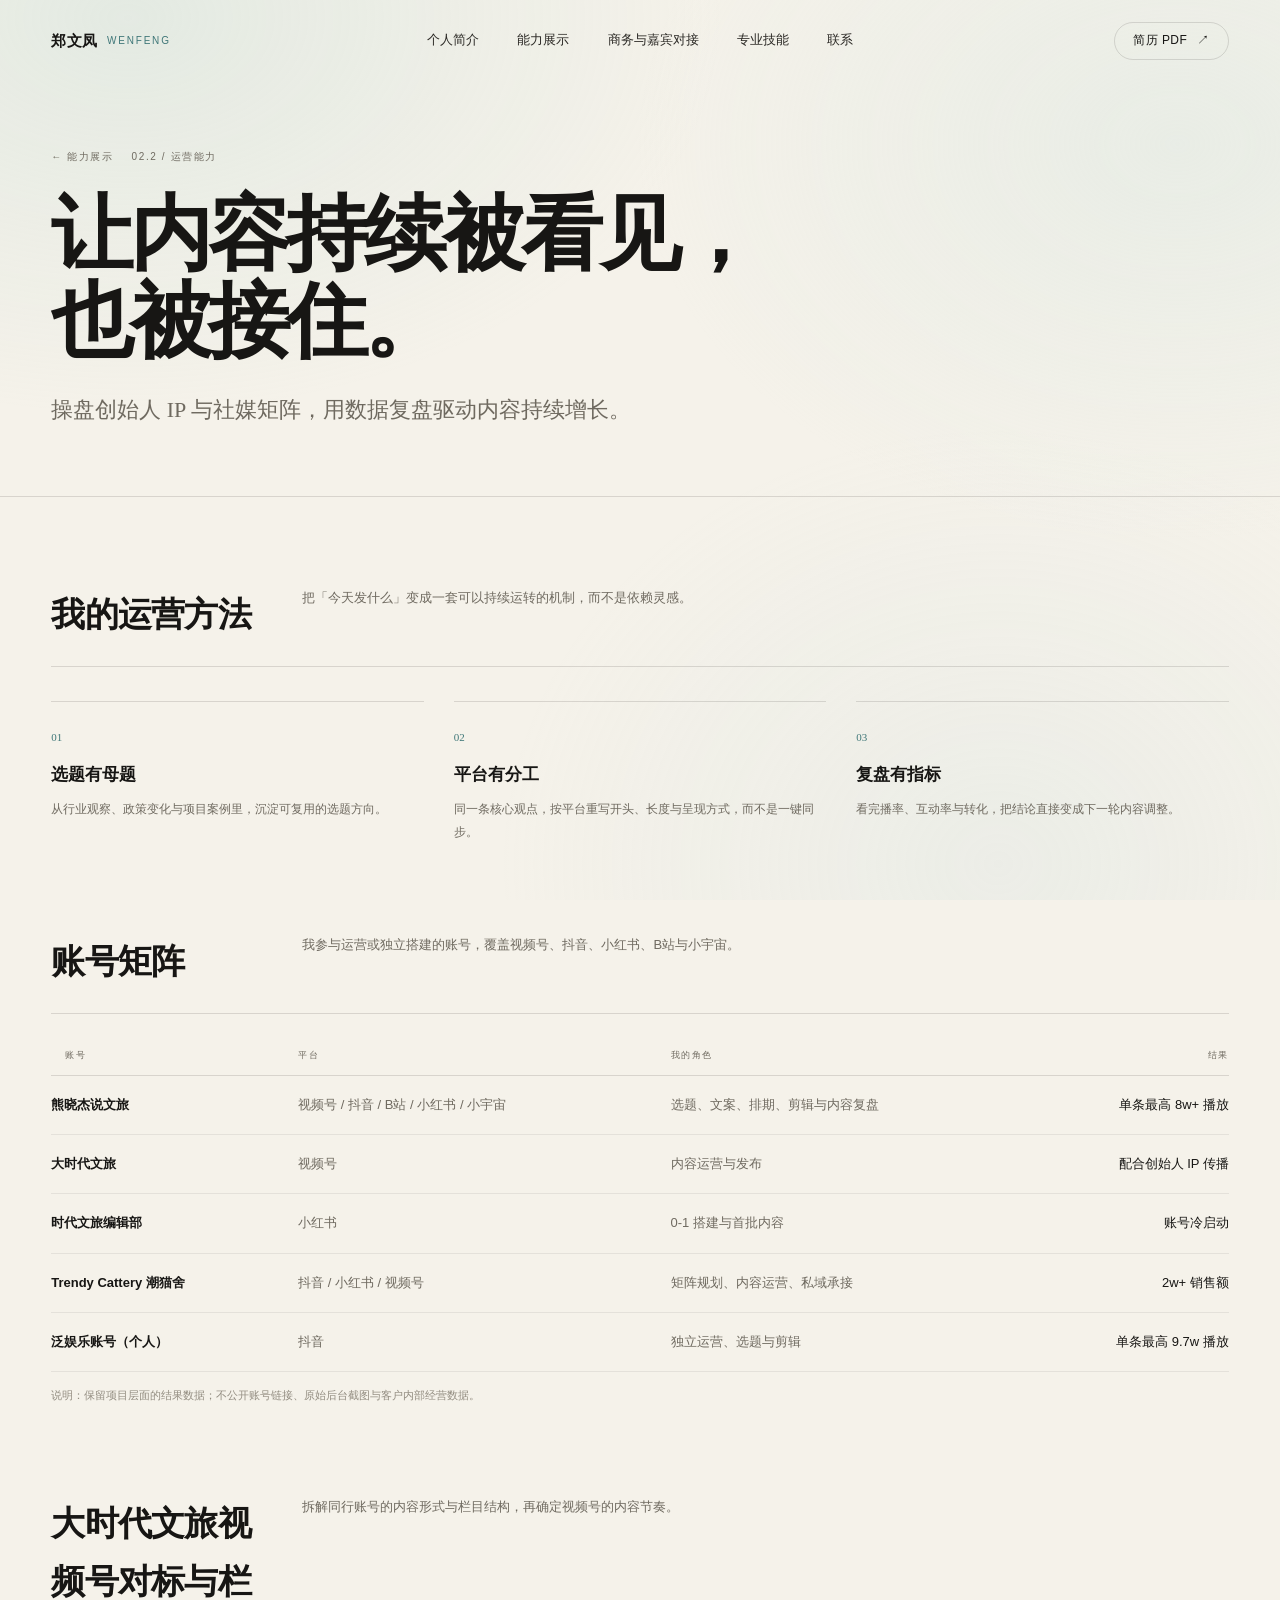
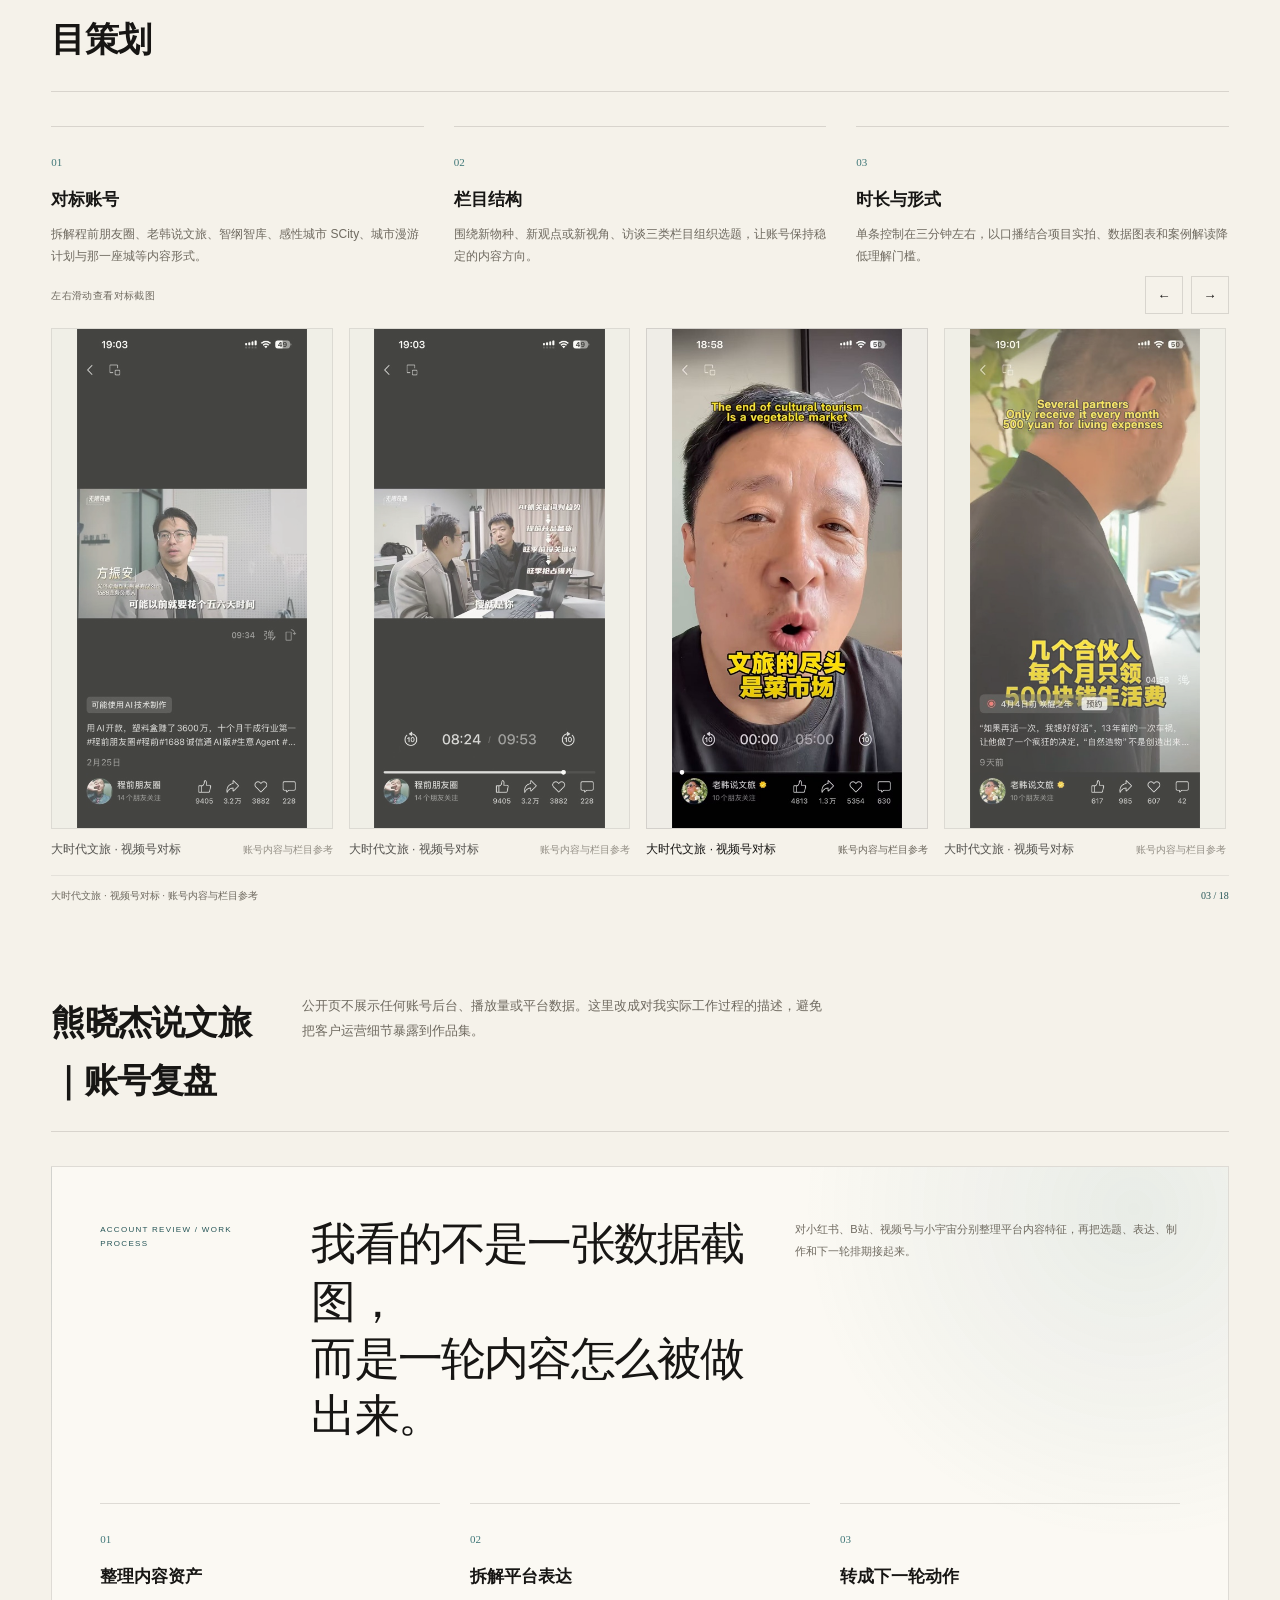
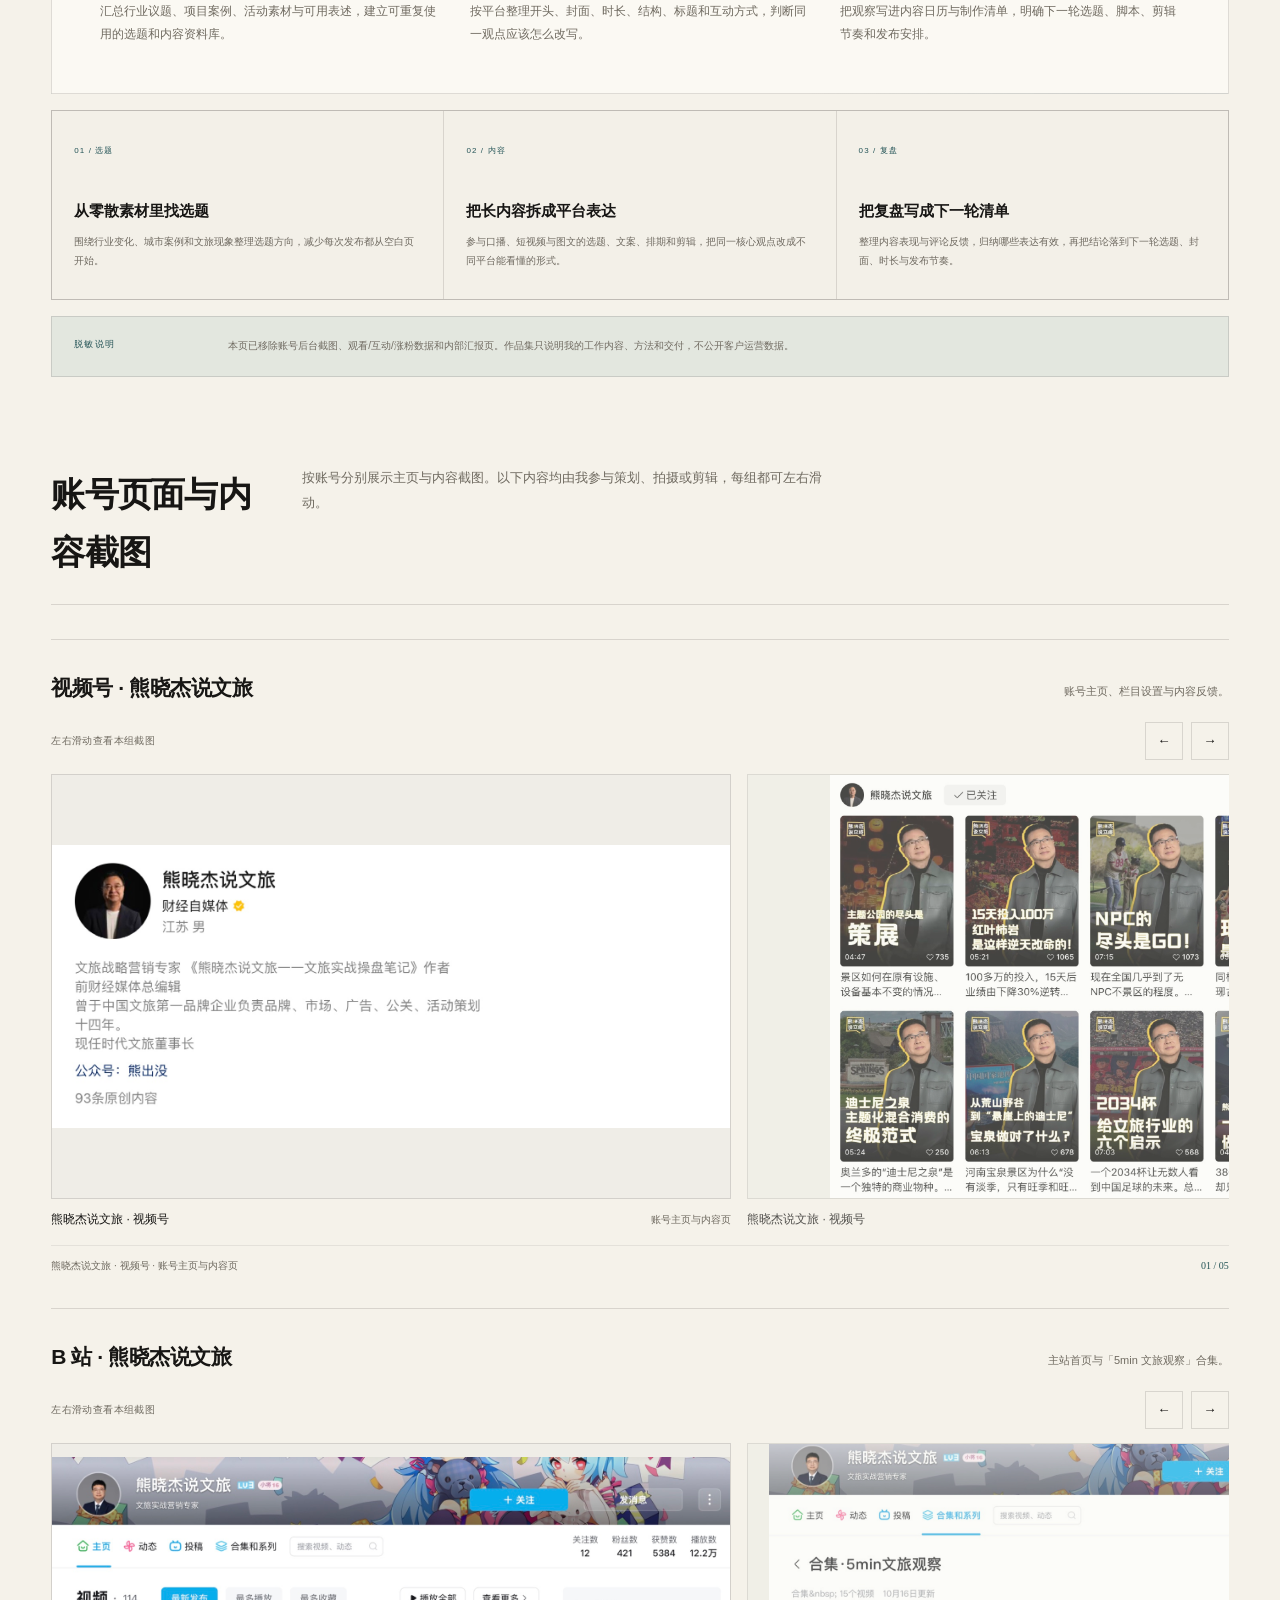
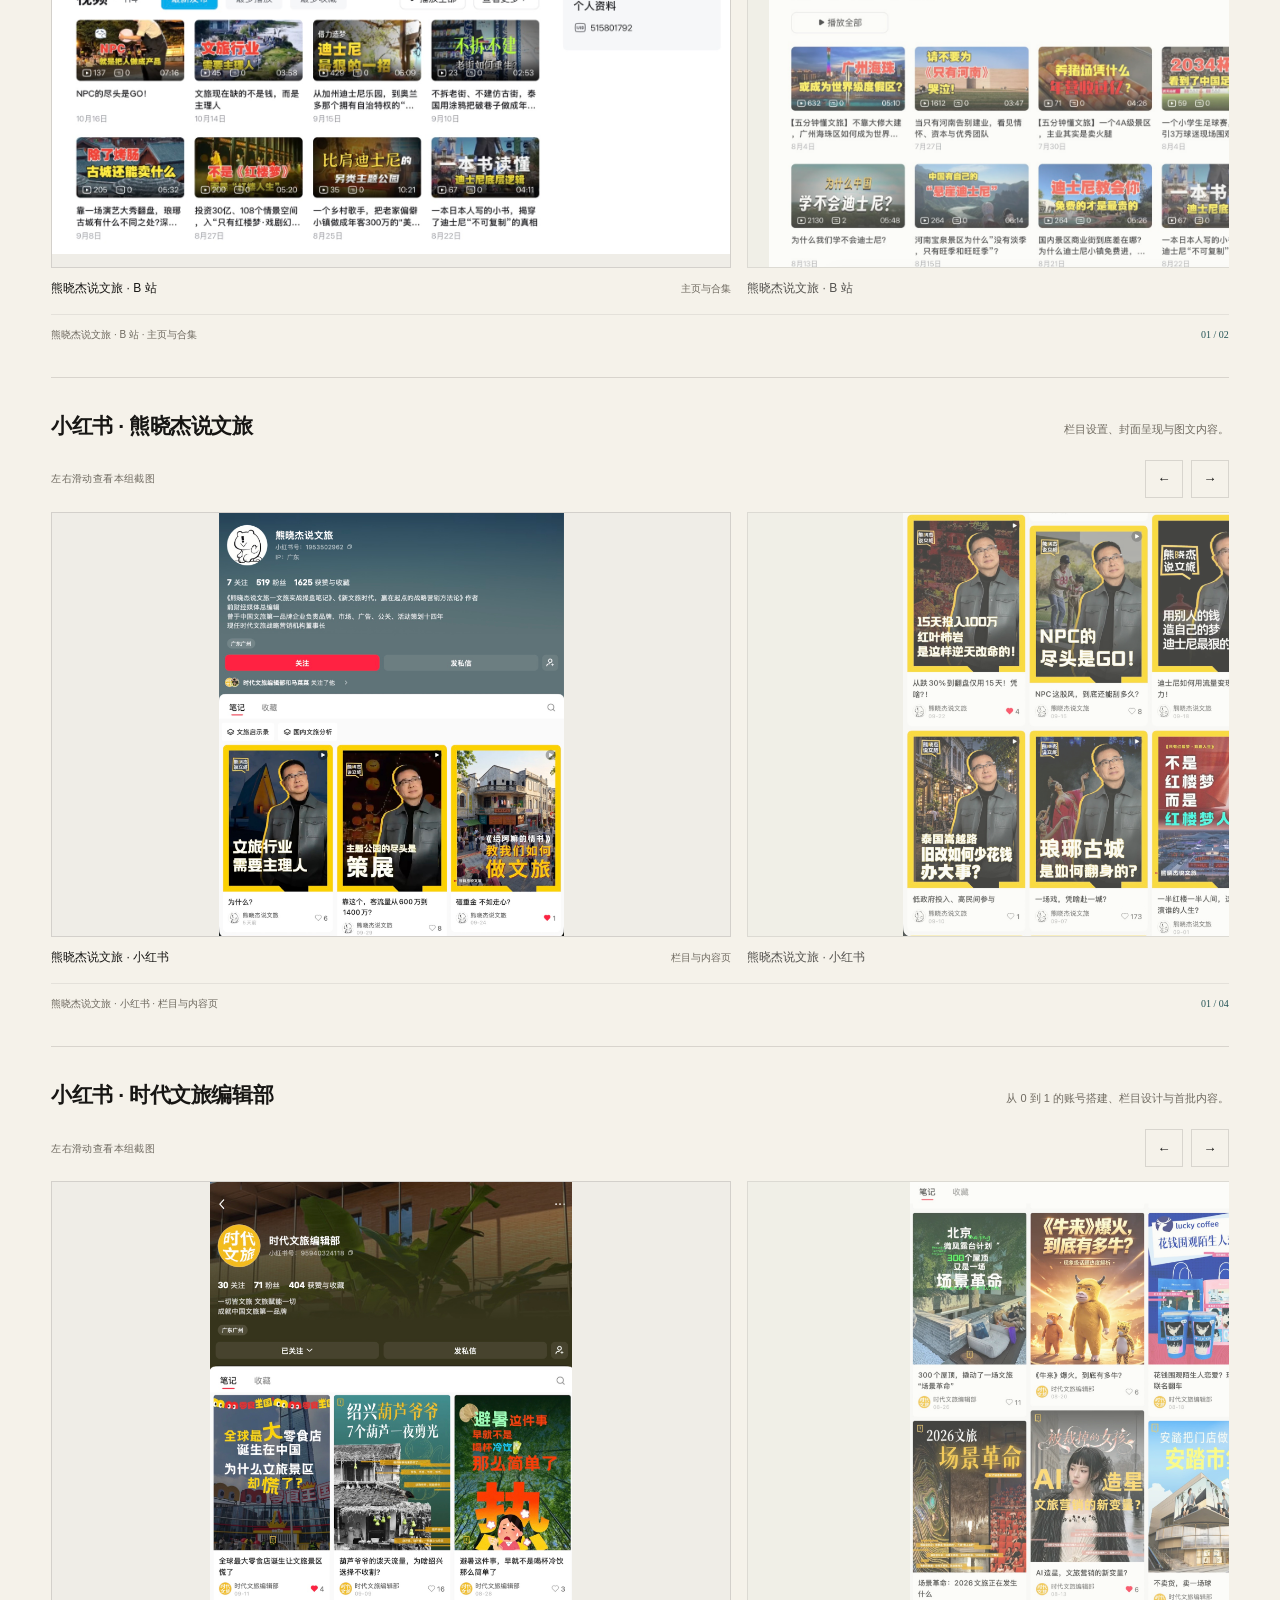
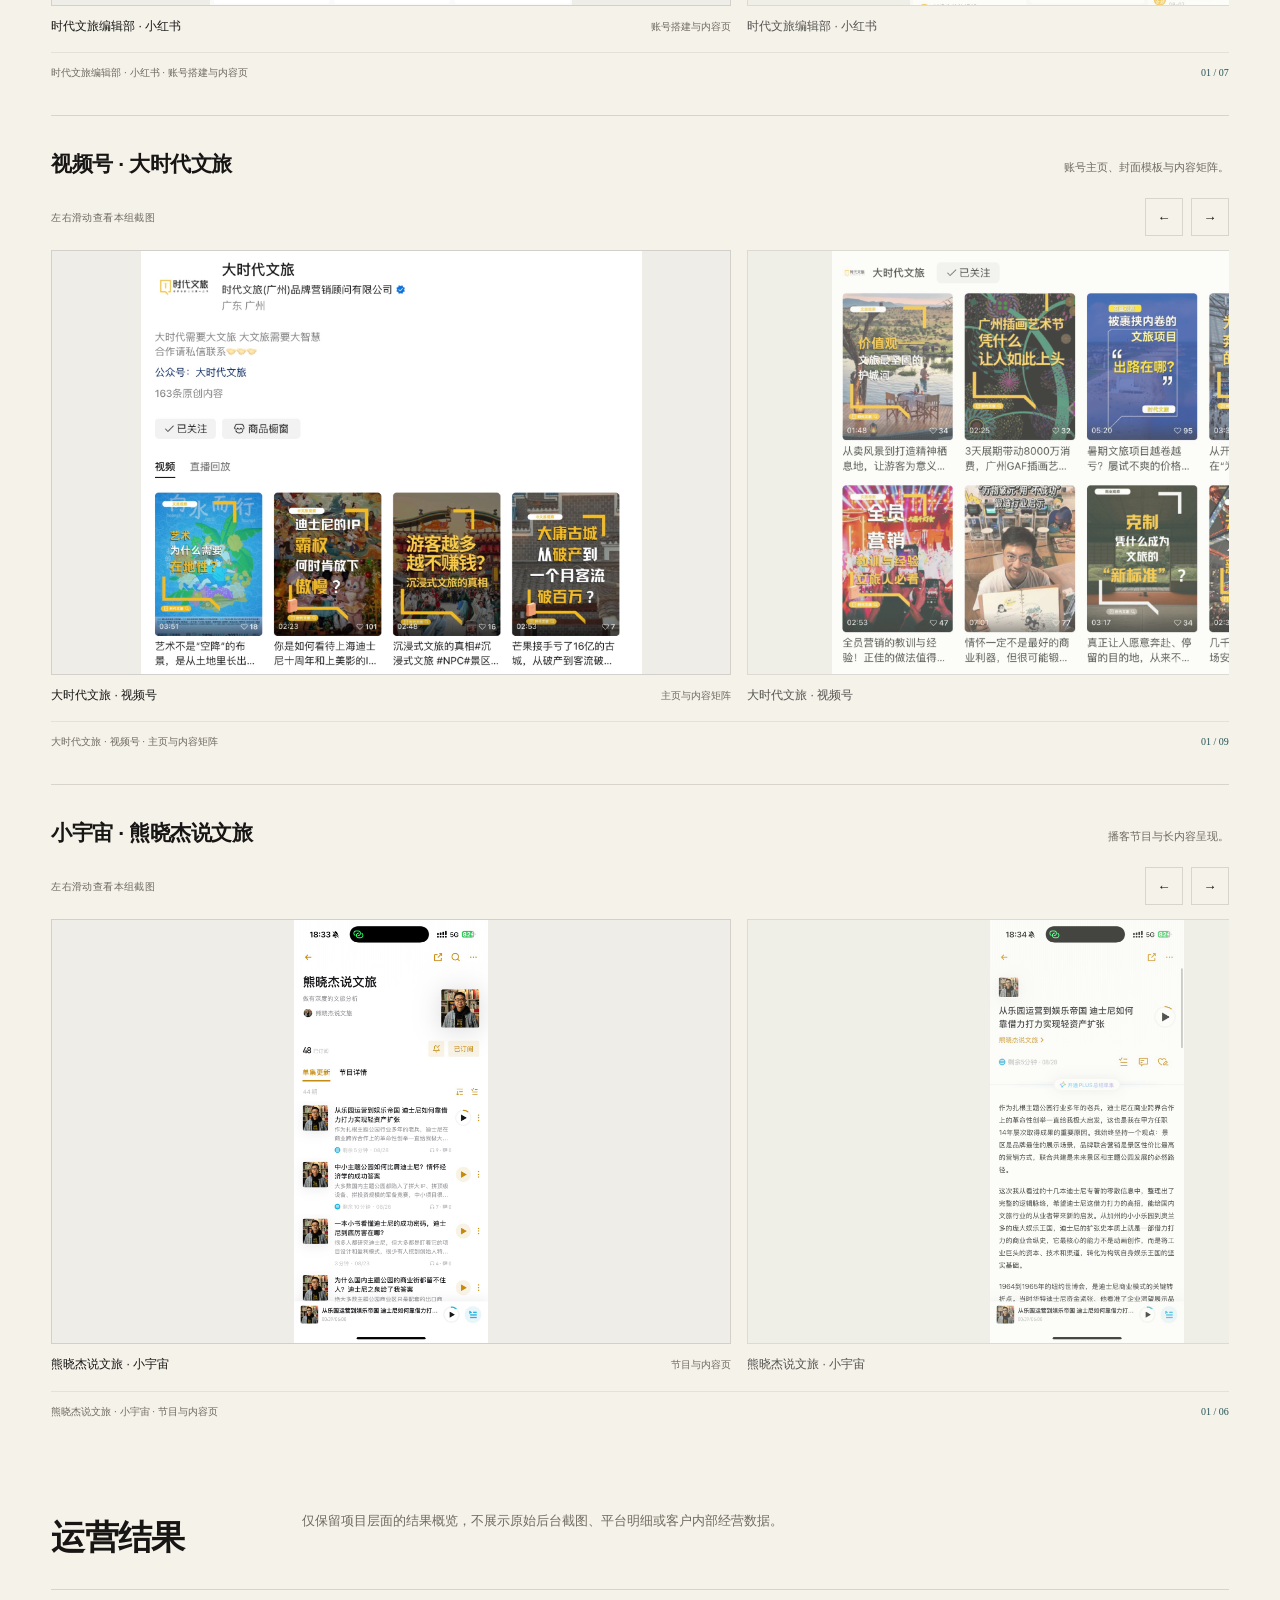
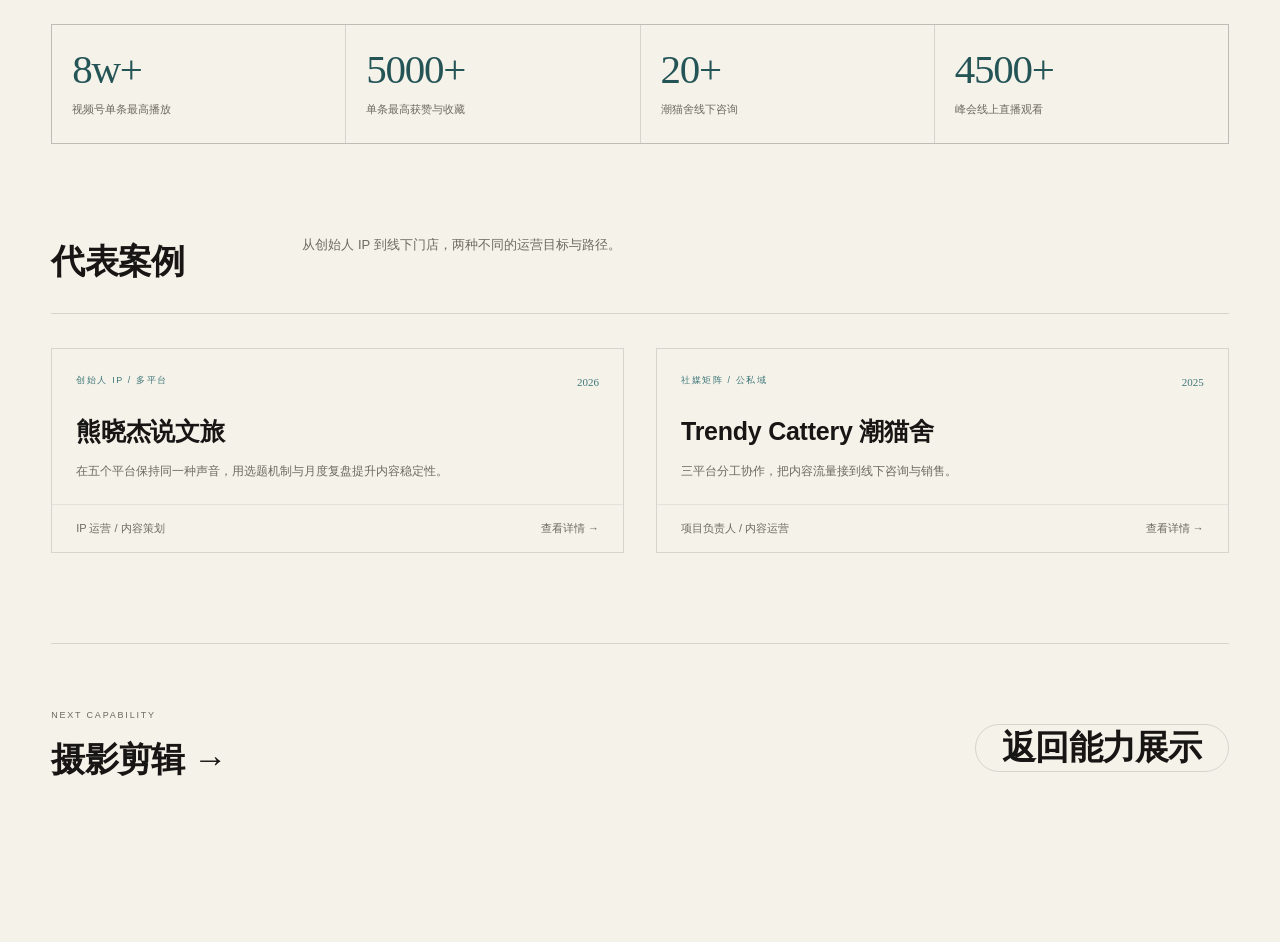
==== commit 0498fddc: "Remove incorrect Cattery exposure metric" ====
--- a/capability-operations.html
+++ b/capability-operations.html
@@ -105,7 +105,7 @@
                 <td>Trendy Cattery 潮猫舍</td>
                 <td class="muted">抖音 / 小红书 / 视频号</td>
                 <td class="muted">矩阵规划、内容运营、私域承接</td>
-                <td>5w+ 曝光 · 2w+ 销售额</td>
+                <td>2w+ 销售额</td>
               </tr>
               <tr>
                 <td>泛娱乐账号（个人）</td>
@@ -334,7 +334,7 @@
           <div class="data-strip">
             <div class="data-cell"><strong>8w+</strong><span>视频号单条最高播放</span></div>
             <div class="data-cell"><strong>5000+</strong><span>单条最高获赞与收藏</span></div>
-            <div class="data-cell"><strong>5w+</strong><span>社媒矩阵累计曝光</span></div>
+            <div class="data-cell"><strong>20+</strong><span>潮猫舍线下咨询</span></div>
             <div class="data-cell"><strong>4500+</strong><span>峰会线上直播观看</span></div>
           </div>
         </div>
--- a/assets/css/style.css
+++ b/assets/css/style.css
@@ -2277,6 +2277,10 @@
   background: #111;
 }
 
+.video-card--wide {
+  grid-column: 1 / -1;
+}
+
 .video-card__meta {
   background: var(--paper);
   padding: 16px 18px;
